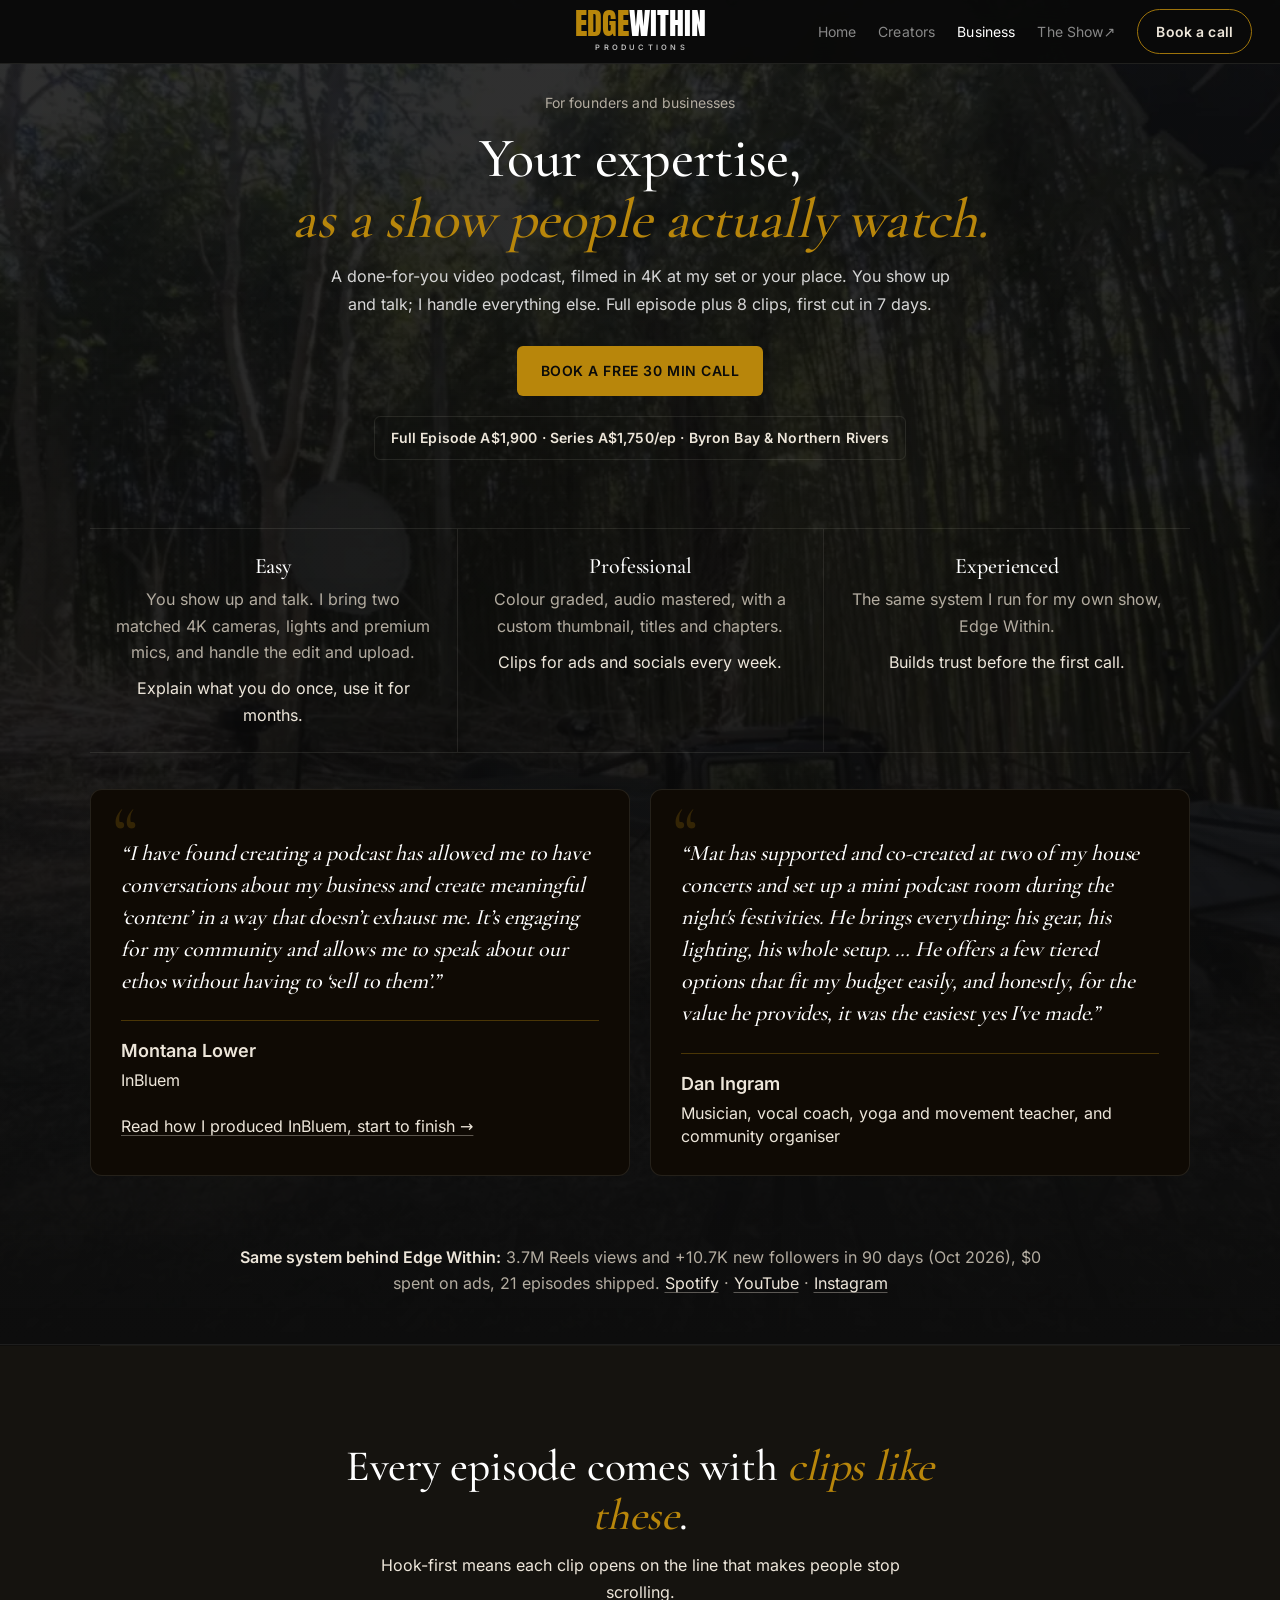
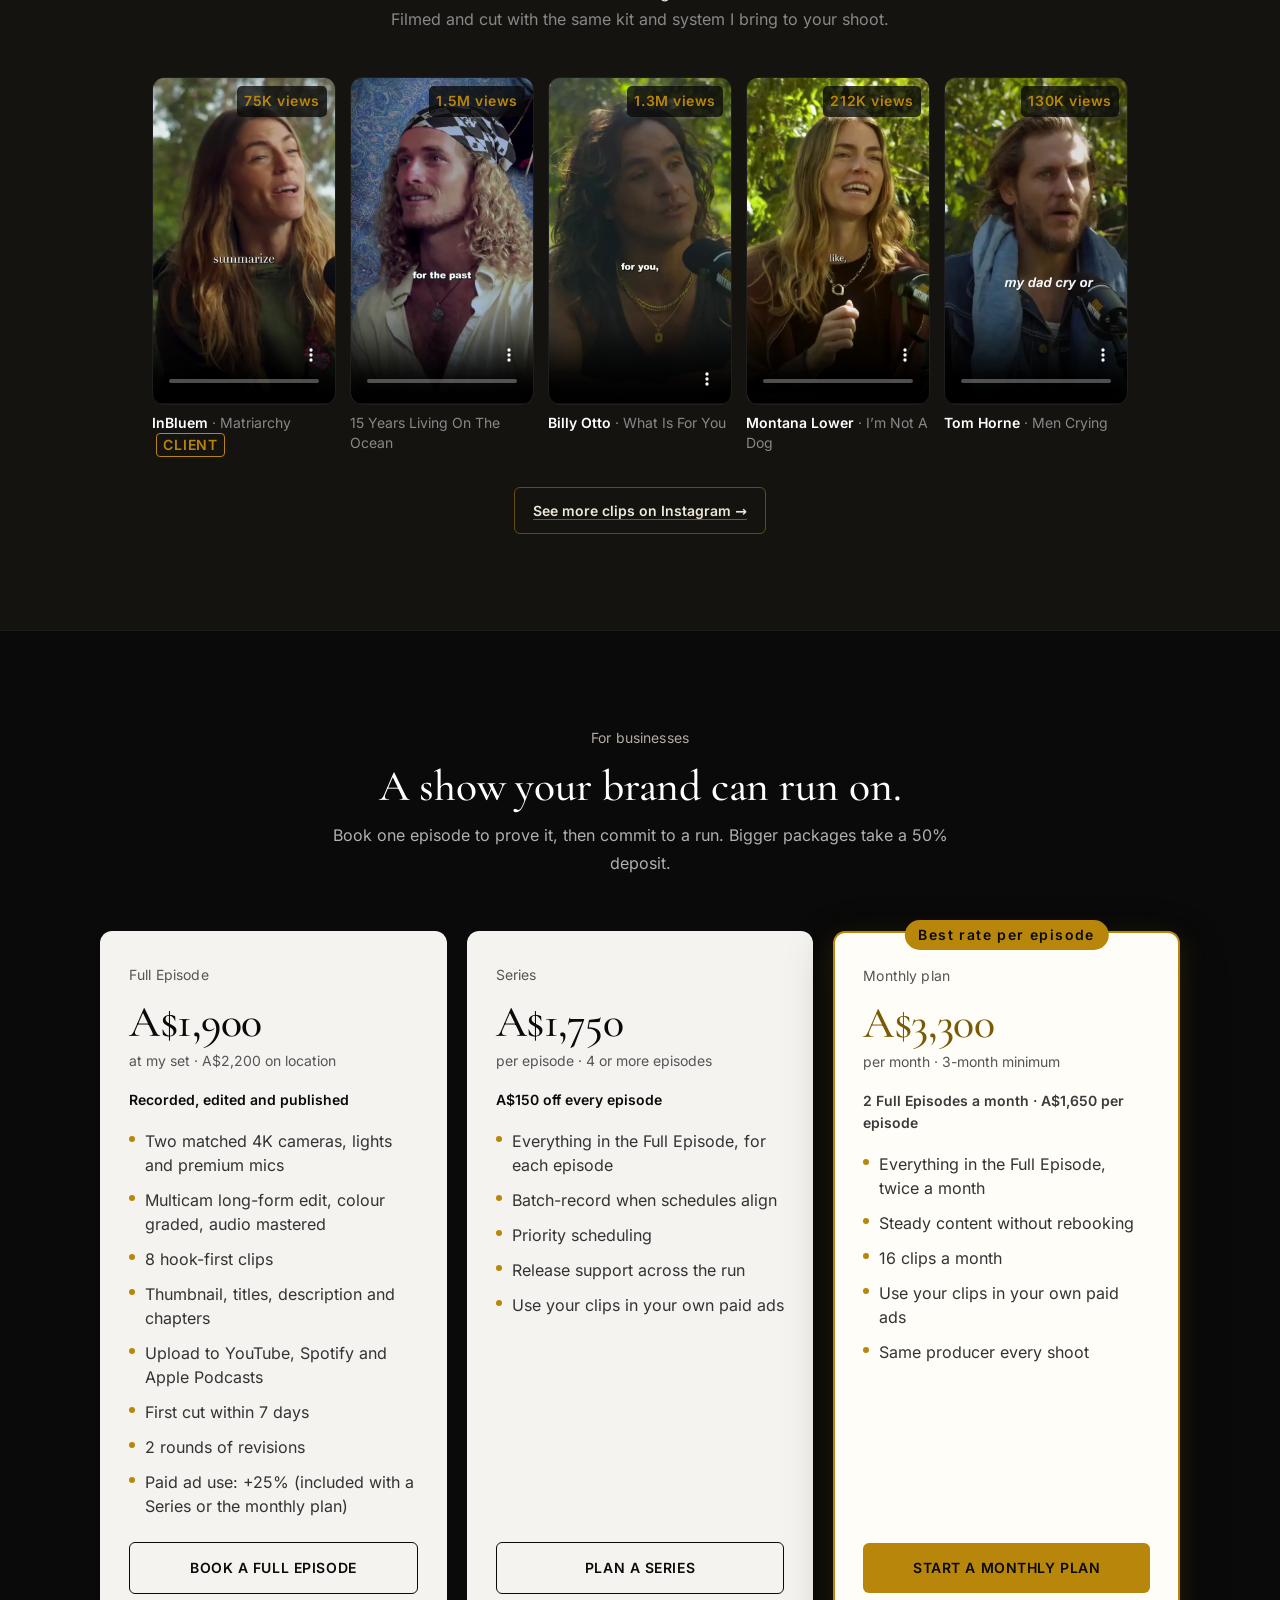
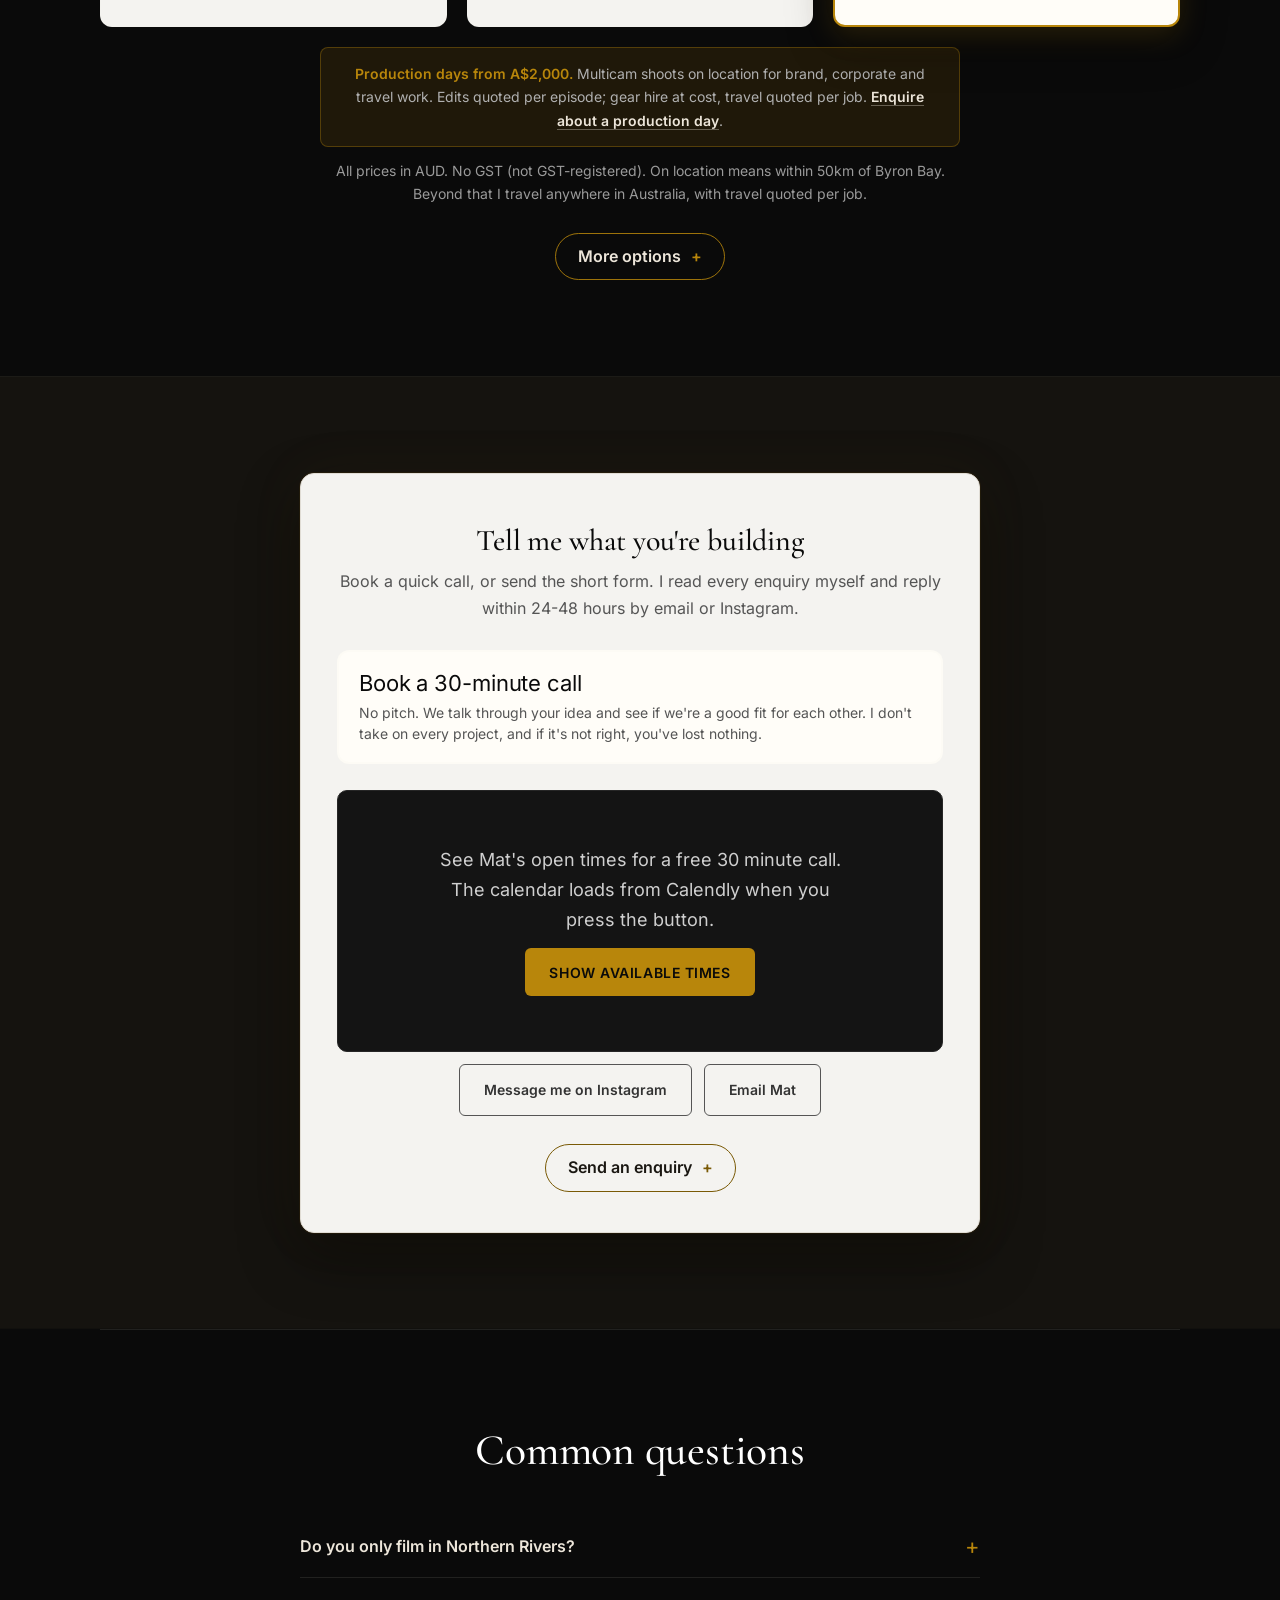
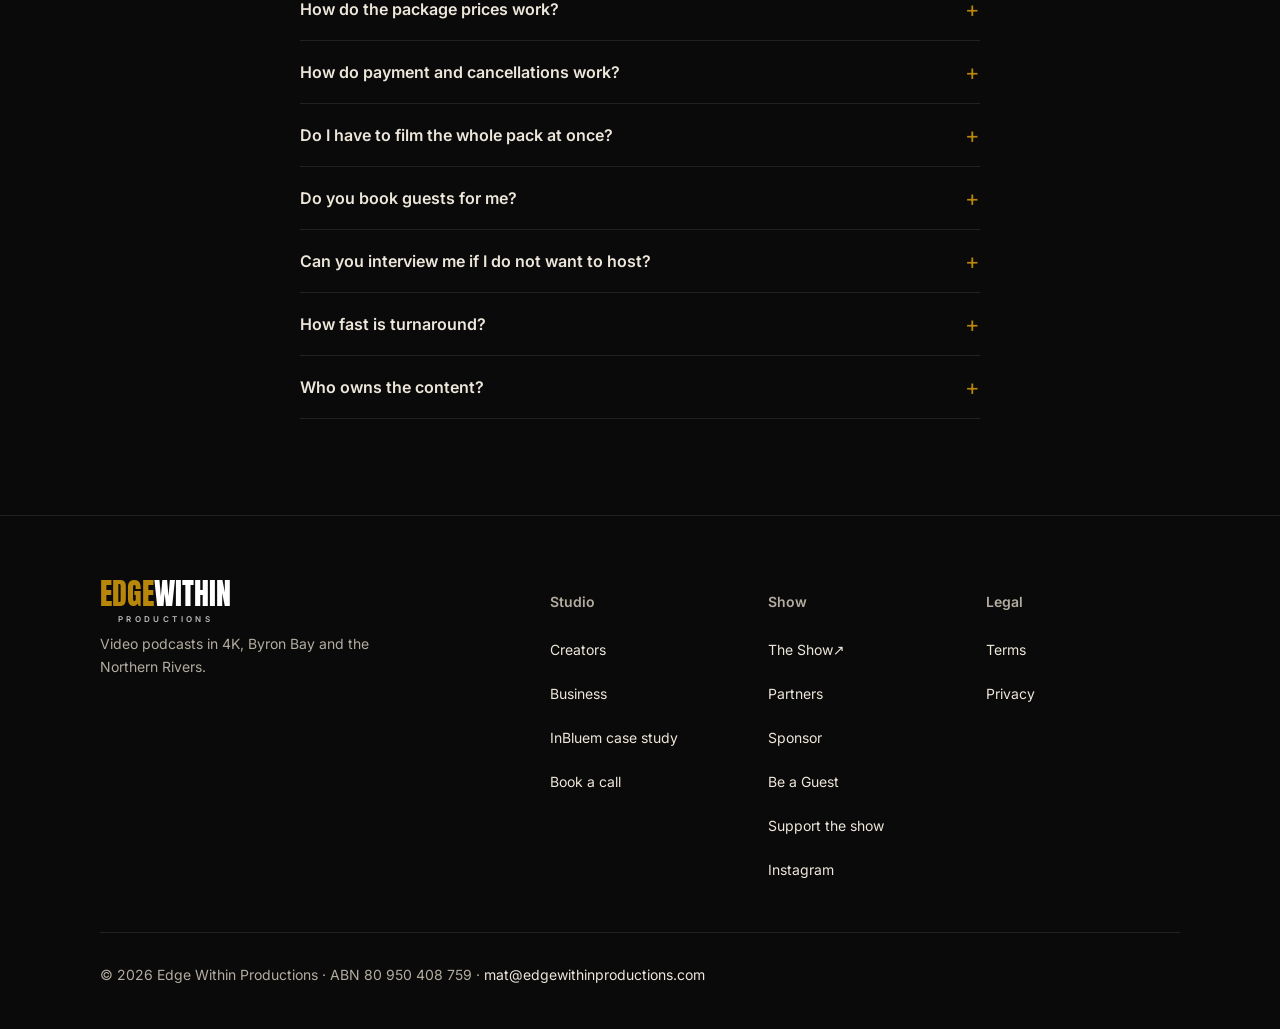
==== business/index.html @ 31bd193f "Home How it works: fix blank photo area (reveal + lazy images), premium 01/02/03 steps with large ph" ====
<!DOCTYPE html>
<html lang="en">
<head>
<meta charset="UTF-8">
<meta name="viewport" content="width=device-width, initial-scale=1.0">
<title>Video Podcast Production for Businesses · Byron Bay &amp; Northern Rivers · Edge Within</title>
<meta name="description" content="Done-for-you video podcast for founders and brands. Full Episode A$1,900, Series A$1,750 per episode for 4+, monthly plan A$3,300. Byron Bay and Northern Rivers.">
<meta property="og:type" content="website">
<meta property="og:site_name" content="Edge Within">
<meta property="og:title" content="Video Podcast Production for Businesses · Byron Bay &amp; Northern Rivers · Edge Within">
<meta property="og:description" content="Done-for-you video podcast for founders and brands. Full Episode A$1,900, Series A$1,750 per episode for 4+, monthly plan A$3,300. Byron Bay and Northern Rivers.">
<meta property="og:image" content="https://edgewithinproductions.com/og-image.jpg?v=2">
<meta property="og:image:width" content="1200">
<meta property="og:image:height" content="630">
<meta property="og:image:alt" content="Edge Within with Mat Davenport">
<meta property="og:url" content="https://edgewithinproductions.com/business/">
<meta name="twitter:card" content="summary_large_image">
<meta name="twitter:title" content="Video Podcast Production for Businesses · Byron Bay &amp; Northern Rivers · Edge Within">
<meta name="twitter:description" content="Done-for-you video podcast for founders and brands. Full Episode A$1,900, Series A$1,750 per episode for 4+, monthly plan A$3,300. Byron Bay and Northern Rivers.">
<meta name="twitter:image" content="https://edgewithinproductions.com/og-image.jpg?v=2">
<link rel="canonical" href="https://edgewithinproductions.com/business/">
<link rel="icon" href="/favicon.ico?v=4" sizes="any">
<link rel="icon" type="image/png" sizes="32x32" href="/favicon-32x32.png?v=4">
<link rel="icon" type="image/png" sizes="16x16" href="/favicon-16x16.png?v=4">
<link rel="apple-touch-icon" href="/apple-touch-icon.png?v=4">
<!-- Anton for the wordmark, self-hosted and subset to the letters in EDGE WITHIN PRODUCTIONS. -->
<link rel="preload" href="/assets/fonts/anton-wordmark.woff2" as="font" type="font/woff2" crossorigin>
<style>
  *, *::before, *::after { box-sizing: border-box; margin: 0; padding: 0; }
  :root {
    --bg: #0A0A0A;
    --card: #111111;
    --card2: #0F0A04;
    --border: #1E1E1E;
    --gold: #b8860b;
    --gold2: #9a7009;
    --white: #FFFFFF;
    --grey: #888888;
    --grey2: #8a8a8a;
    --gold-dark: #7a5a06;
    --grey3: #222222;
    --grey4: #333333;
  }
  html { scroll-behavior: smooth; scroll-padding-top: 72px; }
  body { background: var(--bg); color: var(--white); font-family: var(--sans); line-height: 1.6; overflow-x: hidden; }

  a:focus-visible,
  button:focus-visible,
  input:focus-visible,
  select:focus-visible,
  textarea:focus-visible {
    outline: 2px solid var(--gold);
    outline-offset: 3px;
  }

  .skip-link {
    position: absolute; left: 12px; top: -48px; z-index: 300;
    background: var(--gold); color: var(--bg);
    font-family: var(--sans); font-size: 14px; font-weight: 700;
    padding: 10px 14px; border-radius: 6px; text-decoration: none;
  }
  .skip-link:focus { top: 12px; }

  nav {
    position: fixed; top: 0; left: 0; right: 0; z-index: 100;
    background: rgba(10,10,10,0.94);
    backdrop-filter: blur(12px);
    -webkit-backdrop-filter: blur(12px);
    border-bottom: 1px solid var(--border); height: 60px;
    display: flex; align-items: center; padding: 0 28px; justify-content: space-between;
  }
  /* Wordmark: gold EDGE + white WITHIN in Anton, matching the cover art */
  .wordmark {
    display: inline-flex; flex-direction: column; align-items: flex-start;
    text-decoration: none; line-height: 1;
  }
  .wordmark:hover, .wordmark:focus { text-decoration: none !important; }
  .wm-word {
    font-family: 'Anton', Impact, sans-serif; font-weight: 400;
    font-size: 30px; line-height: 1; letter-spacing: 0; text-transform: uppercase;
    white-space: nowrap;
  }
  .wm-edge { color: #b8860b; }
  .wm-within { color: #FFFFFF; }
  .wm-sub {
    font-family: var(--sans); font-size: 8px; font-weight: 700; line-height: 1;
    letter-spacing: 0.42em; text-transform: uppercase; color: #bdbdbd;
    margin-top: 4px; white-space: nowrap;
  }
  .wordmark--lg .wm-word { font-size: 30px; }
  .wordmark--lg .wm-sub { font-size: 9.5px; margin-top: 5px; }
  /* On a light background: WITHIN (and the sub line) go dark so they stay readable */
  .wordmark--on-light .wm-within { color: #0A0A0A; }
  .wordmark--on-light .wm-sub { color: #555555; }
  nav .wordmark .wm-word { font-size: 30px; }
  nav .wordmark .wm-sub { font-size: 7.5px; letter-spacing: 0.43em; margin-top: 3px; }
  /* PRODUCTIONS centred under EDGEWITHIN; the negative margin cancels the trailing letter-spacing */
  nav .wordmark { align-items: center; }
  nav .wordmark .wm-sub { margin-right: -0.43em; }
  .nav-links { display: flex; gap: 22px; align-items: center; list-style: none; }
  .nav-links a {
    font-family: var(--sans); font-size: 14px; color: var(--grey);
    text-decoration: none; letter-spacing: 0.02em; transition: color 0.2s;
  }
  .nav-links a:hover { color: var(--white); }
  .nav-links a { padding: 8px 0; }
  .nav-links a.nav-cta { padding: 8px 16px; }
  .nav-cta {
    background: var(--gold) !important; color: var(--bg) !important;
    font-family: var(--sans) !important; font-size: 14px !important;
    font-weight: 700 !important; letter-spacing: 0.01em; padding: 8px 16px;
    border-radius: 5px; 
  }
  .nav-cta:hover { background: var(--gold2) !important; }
  .nav-links a[aria-current="page"] { color: var(--white); }
  .hamburger {
    display: none; flex-direction: column; gap: 6px; cursor: pointer;
    background: none; border: none; padding: 8px; z-index: 101;
  }
  .hamburger span { width: 24px; height: 2px; background: var(--white); display: block; transition: all 0.3s; }
  .hamburger.active span:nth-child(1) { transform: translateY(8px) rotate(45deg); }
  .hamburger.active span:nth-child(2) { opacity: 0; }
  .hamburger.active span:nth-child(3) { transform: translateY(-8px) rotate(-45deg); }

  .sr-only {
    position: absolute; width: 1px; height: 1px; padding: 0; margin: -1px;
    overflow: hidden; clip: rect(0,0,0,0); white-space: nowrap; border: 0;
  }

  .eyebrow {
    font-family: var(--sans); font-size: 14px;
    letter-spacing: 0.01em;  color: var(--gold);
  }

  .hero {
    padding: 108px 24px 48px;
    background:
      radial-gradient(ellipse 70% 60% at 10% 0%, rgba(184,134,11,0.14) 0%, transparent 55%),
      #0D0D0D;
    border-bottom: 1px solid var(--border);
    display: flex;
    flex-direction: column;
    align-items: center;
    text-align: center;
    gap: 28px;
  }
  .hero-copy,
  .proof-strip,
  .showreel-wrap,
  .included-grid > *,
  .proof-metrics > * {
    min-width: 0;
  }
  .hero-copy {
    max-width: 820px;
    width: 100%;
    display: flex;
    flex-direction: column;
    align-items: center;
    gap: 16px;
  }
  .hero-copy > * { min-width: 0; max-width: 100%; }
  .proof-strip > *,
  .outcome > * { min-width: 0; }
  .hero-copy h1 {
    font-size: clamp(30px, 5vw, 48px); line-height: 1.08; font-weight: 400;
  }
  .hero-copy h1 em { color: var(--gold); font-style: italic; font-weight: 400; }
  .hero-sub {
    font-family: var(--sans); font-size: 16px; color: var(--grey);
    line-height: 1.7; max-width: 640px; width: 100%;
    overflow-wrap: break-word;
  }
  .hero-btns {
    display: flex; gap: 12px; flex-wrap: wrap; justify-content: center;
    margin-top: 4px; width: 100%;
  }
  .btn-primary {
    display: inline-block; background: var(--gold); color: var(--bg);
    font-family: var(--sans); font-size: 14px; font-weight: 700;
    letter-spacing: 0.04em; text-transform: uppercase; padding: 14px 24px;
    border-radius: 6px; text-decoration: none; transition: background 0.2s, transform 0.15s;
    border: none; cursor: pointer;
  }
  .btn-primary:hover { background: var(--gold2); transform: translateY(-1px); }
  .btn-secondary {
    display: inline-block; border: 1px solid var(--grey4); color: var(--grey);
    font-family: var(--sans); font-size: 14px; font-weight: 700;
    padding: 14px 24px; border-radius: 6px; text-decoration: none;
    transition: border-color 0.2s, color 0.2s;
  }
  .btn-secondary:hover { border-color: var(--gold); color: var(--white); }
  .pill {
    display: inline-block; max-width: 100%; box-sizing: border-box;
    text-align: center; line-height: 1.55;
    background: rgba(184,134,11,0.12); border: 1px solid var(--gold);
    color: var(--gold); font-family: var(--sans); font-size: 14px;
    font-weight: 700; letter-spacing: 0.01em; padding: 10px 16px;
    border-radius: 6px; 
  }
  .pill-loc { white-space: nowrap; }
  .pill-loc::before { content: ' · '; }
  .hero-price-link {
    font-family: var(--sans);
    font-size: 14px;
    color: var(--grey);
    text-decoration: none;
    border-bottom: 1px solid rgba(184,134,11,0.45);
    padding-bottom: 1px;
    transition: color 0.2s, border-color 0.2s;
    margin-top: -4px;
  }
  .hero-price-link:hover {
    color: var(--gold);
    border-bottom-color: var(--gold);
  }

  .showreel-wrap {
    width: 100%;
    max-width: 900px;
    text-align: center;
  }
  .showreel {
    width: 100%;
    aspect-ratio: 16 / 9;
    border-radius: 14px;
    overflow: hidden;
    border: 1px solid var(--border);
    background: #000;
    box-shadow: 0 24px 60px rgba(0,0,0,0.4);
  }
  .showreel iframe,
  .showreel video {
    width: 100%;
    height: 100%;
    display: block;
    border: 0;
  }
  /* Click-to-load YouTube facade: thumbnail + play button, real iframe only on click */
  .yt-facade { position: relative; display: block; width: 100%; height: 100%; background: #000; cursor: pointer; }
  .yt-facade img { width: 100%; height: 100%; object-fit: cover; display: block; }
  .yt-play {
    position: absolute; top: 50%; left: 50%; transform: translate(-50%, -50%);
    line-height: 0; transition: transform 0.2s;
    filter: drop-shadow(0 6px 18px rgba(0,0,0,0.55));
  }
  .yt-facade:hover .yt-play, .yt-facade:focus-visible .yt-play { transform: translate(-50%, -50%) scale(1.08); }
  .yt-facade:focus-visible { outline-offset: -4px; }
  .showreel-caption {
    font-family: var(--sans);
    font-size: 14px;
    color: var(--grey);
    margin-top: 12px;
    line-height: 1.5;
    padding: 0 8px;
    overflow-wrap: break-word;
  }

  .proof-strip {
    width: 100%;
    max-width: 900px;
    display: grid;
    grid-template-columns: 1.15fr 1fr;
    gap: 22px;
    align-items: center;
    text-align: left;
    background: var(--card);
    border: 1px solid var(--border);
    border-radius: 14px;
    padding: 24px;
  }
  .proof-strip .eyebrow { margin-bottom: 8px; }
  .proof-strip h2 {
    font-size: 22px; font-weight: 400; line-height: 1.25; margin-bottom: 10px;
    overflow-wrap: anywhere;
  }
  .proof-strip p {
    font-family: var(--sans); font-size: 14px; color: var(--grey); line-height: 1.65;
    overflow-wrap: break-word;
  }
  .proof-strip a {
    color: var(--gold); text-decoration: none; font-weight: 600;
    display: inline-block; padding: 8px 0;
  }
  .proof-strip a:hover { text-decoration: underline; }
  .proof-metrics {
    display: grid; grid-template-columns: 1fr 1fr; gap: 10px;
  }
  .proof-metric {
    background: var(--card2);
    border: 1px solid var(--border);
    border-radius: 10px;
    padding: 16px 12px;
    text-align: center;
  }
  .proof-metric .v {
    font-family: var(--sans); font-size: 22px; font-weight: 700; color: var(--gold); line-height: 1;
  }
  .proof-metric .l {
    font-family: var(--sans); font-size: 14px; color: var(--grey); margin-top: 6px;
  }

  .section {
    padding: 72px clamp(24px, 5vw, 48px);
    max-width: 1080px; margin: 0 auto;
  }
  .section-full {
    padding: 72px clamp(24px, 5vw, 48px);
    background: #0D0D0D; border-top: 1px solid var(--border);
  }
  .section-inner { max-width: 1080px; margin: 0 auto; }
  .section-header { max-width: 640px; margin-bottom: 32px; }
  .section-header.center { text-align: center; margin-left: auto; margin-right: auto; }
  .section-header .eyebrow { margin-bottom: 12px; }
  .section-header h2 {
    font-size: clamp(24px, 3.2vw, 36px); font-weight: 400; line-height: 1.15; margin-bottom: 12px;
  }
  .section-header h2 em { color: var(--gold); font-style: italic; }
  .section-header p {
    font-family: var(--sans); font-size: 16px; color: var(--grey); line-height: 1.7;
  }

  .outcome {
    background: var(--card);
    border: 1px solid var(--border);
    border-radius: 12px;
    padding: 28px 24px;
    display: flex;
    flex-direction: column;
    transition: border-color 0.2s;
  }
  .outcome:hover { border-color: #2a2a2a; }
  .outcome h3 {
    font-family: var(--sans); font-size: 16px; font-weight: 700;
    color: var(--white); margin-bottom: 12px;
  }
  .outcome p {
    font-family: var(--sans); font-size: 14px; color: var(--grey); line-height: 1.65;
    flex: 1; overflow-wrap: break-word;
  }
  .outcome.highlight {
    border-color: var(--gold);
    background: var(--card2);
  }
  .outcome.highlight:hover { border-color: var(--gold); }
  .card-link {
    display: inline-block;
    margin-top: 18px;
    font-family: var(--sans);
    font-size: 14px;
    font-weight: 700;
    color: var(--gold);
    text-decoration: none;
  }
  .card-link:hover { text-decoration: underline; }

  .phase-num {
    width: 38px; height: 38px; border-radius: 50%; background: var(--card2);
    border: 2px solid var(--gold); color: var(--gold);
    font-family: var(--sans); font-size: 14px; font-weight: 700;
    display: flex; align-items: center; justify-content: center; margin: 0 auto 12px;
  }

  /* "What you get" timeline: 4 numbered steps joined by a gold line (vertical on mobile) */
  .timeline {
    list-style: none; display: grid; grid-template-columns: repeat(4, 1fr); gap: 14px;
    max-width: 1000px; margin: 0 auto 28px; position: relative;
  }
  .timeline::before {
    content: ''; position: absolute; top: 19px; left: 12.5%; right: 12.5%;
    height: 1px; background: rgba(184,134,11,0.45); z-index: 0;
  }
  .tl-step { position: relative; z-index: 1; display: flex; flex-direction: column; min-width: 0; }
  .tl-step .phase-num { margin: 0 auto 14px; flex-shrink: 0; }
  .tl-card {
    flex: 1; background: var(--card); border: 1px solid var(--border);
    border-radius: 12px; padding: 20px 18px; text-align: left;
  }
  .tl-step--launch .tl-card { border-color: var(--gold); background: var(--card2); }
  .tl-when {
    font-family: var(--sans); font-size: 14px; font-weight: 700;
    letter-spacing: 0.01em;  color: var(--gold); margin-bottom: 6px;
  }
  .tl-card h3 {
    font-family: var(--sans); font-size: 16px; font-weight: 700;
    color: var(--white); margin-bottom: 8px;
  }
  .tl-card p {
    font-family: var(--sans); font-size: 14px; color: var(--grey); line-height: 1.6;
    overflow-wrap: break-word;
  }
  .included-box p {
    font-family: var(--sans); font-size: 14px; color: var(--grey); line-height: 1.6;
    margin-bottom: 10px;
  }
  .included-box p:last-child { margin-bottom: 0; }
  .included-box--gold { border-color: var(--gold); background: var(--card2); }
  .included-box--gold h3 { color: var(--gold); }
  .hero-promise {
    font-family: var(--sans); font-size: 14px; color: #cfcfcf; line-height: 1.6;
    max-width: 640px; width: 100%;
  }
  .hero-promise strong { color: var(--gold); }

  .included-grid {
    display: grid;
    grid-template-columns: 1fr 1fr;
    gap: 14px;
  }
  .included-box {
    background: var(--card);
    border: 1px solid var(--border);
    border-radius: 12px;
    padding: 24px 22px;
  }
  .included-box-single {
    max-width: 640px;
    margin-left: auto;
    margin-right: auto;
  }
  .included-box h3,
  .included-box h4 {
    font-family: var(--sans); font-size: 14px; font-weight: 700;
    color: var(--white); margin-bottom: 14px;
  }
  .included-box ul { list-style: none; }
  .included-box li {
    font-family: var(--sans); font-size: 14px; color: var(--grey);
    padding-left: 18px; position: relative; line-height: 1.5; margin-bottom: 8px;
  }
  .included-box li:last-child { margin-bottom: 0; }
  .included-box li::before {
    content: '';
    position: absolute;
    left: 0; top: 7px;
    width: 6px; height: 6px; border-radius: 50%;
    background: var(--gold);
  }
  .included-note {
    margin-top: 14px;
    font-family: var(--sans); font-size: 14px; color: var(--grey); line-height: 1.55;
  }

  .after-split {
    display: grid;
    grid-template-columns: 1fr 1fr;
    gap: 16px;
  }

  #pricing.section-full {
    background:
      radial-gradient(ellipse 80% 70% at 15% 20%, rgba(184,134,11,0.18) 0%, transparent 55%),
      radial-gradient(ellipse 60% 50% at 90% 80%, rgba(184,134,11,0.1) 0%, transparent 50%),
      linear-gradient(180deg, #14100a 0%, #0F0A04 50%, #120e08 100%);
    border-top: 1px solid rgba(184,134,11,0.35);
    border-bottom: 1px solid rgba(184,134,11,0.25);
  }
  #pricing .section-header p { color: #b0b0b0; }
  .pricing-grid {
    display: grid; grid-template-columns: 1fr 1.15fr 1fr; gap: 16px;
    max-width: 1000px; margin: 0 auto 20px; align-items: stretch;
    padding-top: 14px;
  }
  .tier {
    background: #F4F3F0; border: 1px solid #e0dcd4;
    border-radius: 12px; padding: 26px 22px; display: flex; flex-direction: column;
    box-shadow: 0 12px 40px rgba(0,0,0,0.25);
  }
  .tier.featured {
    background: #fffdf8; border: 2px solid var(--gold); position: relative;
    box-shadow: 0 8px 28px rgba(184,134,11,0.18), 0 16px 48px rgba(0,0,0,0.28);
  }
  .tier-badge {
    position: absolute; top: -12px; left: 50%; transform: translateX(-50%);
    background: var(--gold); color: var(--bg); font-family: var(--sans);
    font-size: 14px; font-weight: 700; letter-spacing: 0.1em; 
    padding: 4px 14px; border-radius: 20px; white-space: nowrap;
  }
  .tier-name {
    font-family: var(--sans); font-size: 14px; letter-spacing: 0.01em;
     color: #666; margin-bottom: 8px;
  }
  .tier-price {
    font-size: 44px; font-weight: 700; color: #0A0A0A;
    font-family: var(--sans); line-height: 1; margin-bottom: 4px;
  }
  .tier.featured .tier-price { color: var(--gold-dark); }
  .tier-period {
    font-family: var(--sans); font-size: 14px; color: #666; margin-bottom: 6px;
  }
  .tier-total {
    font-family: var(--sans); font-size: 14px; font-weight: 700; color: #0A0A0A;
    margin-bottom: 16px;
  }
  .tier.featured .tier-total { color: #3a3a3a; }
  .tier-list {
    list-style: none; display: flex; flex-direction: column; gap: 9px;
    margin-bottom: 22px; flex: 1;
  }
  .tier-list li {
    font-family: var(--sans); font-size: 14px; color: #3a3a3a;
    padding-left: 16px; position: relative; line-height: 1.4;
  }
  .tier-list li::before {
    content: ''; position: absolute; left: 0; top: 7px;
    width: 6px; height: 6px; border-radius: 50%; background: var(--gold);
  }
  .tier .btn-primary { text-align: center; width: 100%; }
  .tier .btn-primary, .tier .btn-secondary { display: block; width: 100%; text-align: center; box-sizing: border-box; letter-spacing: 0.04em; text-transform: uppercase; }
  .tier .btn-secondary { color: #0A0A0A; border-color: #0A0A0A; }
  .tier .btn-secondary:hover { color: var(--gold-dark); border-color: var(--gold-dark); }
  @media (max-width: 900px) { .pricing-grid .tier.featured:not(:first-child) { margin-top: 12px; } }

  .value-note {
    text-align: center; font-family: var(--sans); font-size: 14px;
    color: #b0b0b0; max-width: 640px; margin: 0 auto 12px; line-height: 1.65;
    padding: 14px 16px;
    background: rgba(184,134,11,0.12);
    border: 1px solid rgba(184,134,11,0.35);
    border-radius: 8px;
  }
  .value-note strong { color: var(--gold); }
  .value-note a { color: var(--gold); font-weight: 700; text-decoration: none; }
  .value-note a:hover { text-decoration: underline; }

  .monthly-card {
    max-width: 640px; margin: 0 auto 12px;
    display: flex; align-items: center; justify-content: space-between; gap: 16px;
    padding: 14px 16px 14px 20px; border-radius: 8px;
    background: rgba(0,0,0,0.25); border: 1px solid rgba(184,134,11,0.35);
  }
  .monthly-card p { font-family: var(--sans); font-size: 14px; color: #b0b0b0; line-height: 1.5; }
  .monthly-card p strong { color: var(--white); }
  .monthly-card .btn-secondary {
    white-space: nowrap; color: var(--gold); border-color: rgba(184,134,11,0.6);
    padding: 10px 18px; font-size: 14px;
  }
  .monthly-card .btn-secondary:hover { color: var(--white); border-color: var(--gold); }

  .founding-callout {
    max-width: 1000px; margin: 8px auto 20px;
    display: grid; grid-template-columns: auto 1fr auto; gap: 24px; align-items: center;
    padding: 22px 26px; border-radius: 12px;
    background: linear-gradient(135deg, rgba(184,134,11,0.16) 0%, rgba(184,134,11,0.05) 100%);
    border: 1px solid rgba(184,134,11,0.55);
  }
  .founding-price {
    font-family: var(--sans); font-size: 30px; font-weight: 700; color: var(--gold);
    line-height: 1; white-space: nowrap;
  }
  .founding-price span {
    display: block; margin-top: 6px; font-size: 14px; font-weight: 400; color: #b0b0b0;
    font-family: var(--sans); letter-spacing: 0.01em; 
  }
  .founding-callout .eyebrow { margin-bottom: 6px; }
  .founding-callout p {
    font-family: var(--sans); font-size: 14px; color: #cfcfcf; line-height: 1.6; margin: 0;
  }
  .founding-callout p strong { color: var(--white); }
  .founding-callout .btn-secondary { white-space: nowrap; color: var(--gold); border-color: rgba(184,134,11,0.6); }
  .founding-callout .btn-secondary:hover { color: var(--white); border-color: var(--gold); }

  .addons {
    max-width: 720px;
    margin: 28px auto 0;
    background: rgba(0,0,0,0.25);
    border: 1px solid rgba(255,255,255,0.08);
    border-radius: 12px;
    padding: 22px 24px 18px;
  }
  .addons-label {
    font-family: var(--sans);
    font-size: 14px;
    font-weight: 700;
    letter-spacing: 0.01em;
    
    color: var(--gold);
    margin-bottom: 14px;
  }
  .addons-list {
    list-style: none;
    margin: 0;
    padding: 0;
    display: flex;
    flex-direction: column;
  }
  .addons-list li {
    font-family: var(--sans);
    font-size: 14px;
    color: #b0b0b0;
    line-height: 1.55;
    padding: 11px 0;
    border-bottom: 1px solid rgba(255,255,255,0.06);
  }
  .addons-list li:last-child { border-bottom: none; padding-bottom: 2px; }
  .addons-list li strong {
    color: var(--white);
    font-weight: 700;
    display: inline;
  }
  .addons-list li strong::after { content: ': '; font-weight: 700; color: var(--white); }

  .form-section {
    background:
      radial-gradient(ellipse 70% 60% at 50% 0%, rgba(184,134,11,0.16) 0%, transparent 55%),
      linear-gradient(180deg, #120e08 0%, #0D0D0D 55%, #0A0A0A 100%);
    border-top: 1px solid rgba(184,134,11,0.3);
    padding: 72px 24px;
  }
  .form-inner { max-width: 680px; margin: 0 auto; }
  .form-card {
    background: #F4F3F0;
    border: 1px solid #e0dcd4;
    border-radius: 14px;
    padding: clamp(28px, 4vw, 40px) clamp(22px, 4vw, 36px);
    box-shadow:
      0 0 0 1px rgba(184,134,11,0.08),
      0 24px 60px rgba(0,0,0,0.4),
      0 0 60px rgba(184,134,11,0.06);
    color: #1a1a1a;
  }
  .form-header { text-align: center; margin-bottom: 28px; }
  .form-header .eyebrow { color: var(--gold-dark); }
  .form-header h2 {
    font-size: clamp(22px, 3vw, 32px); font-weight: 400; margin: 10px 0;
    color: #0A0A0A;
  }
  .form-header p {
    font-family: var(--sans); font-size: 16px; color: #555; line-height: 1.7;
  }
  .form-grid { display: grid; grid-template-columns: 1fr 1fr; gap: 14px; }
  .field { display: flex; flex-direction: column; gap: 6px; }
  .field.full { grid-column: 1 / -1; }
  label {
    font-family: var(--sans); font-size: 14px;
    letter-spacing: 0.01em;  color: #555;
  }
  input, select, textarea {
    background: #fff; border: 1px solid #d4d0c8; border-radius: 8px;
    padding: 12px 14px; color: #0A0A0A; font-family: var(--sans);
    font-size: 16px; outline: none; width: 100%;
    appearance: none; -webkit-appearance: none;
  }
  input:focus, select:focus, textarea:focus {
    border-color: var(--gold);
    box-shadow: 0 0 0 3px rgba(184,134,11,0.15);
  }
  input::placeholder, textarea::placeholder { color: #999; }
  select {
    background-image: linear-gradient(45deg, transparent 50%, #666 50%), linear-gradient(135deg, #666 50%, transparent 50%);
    background-position: calc(100% - 18px) calc(50% - 2px), calc(100% - 12px) calc(50% - 2px);
    background-size: 6px 6px, 6px 6px; background-repeat: no-repeat; padding-right: 32px;
  }
  select option { background: #fff; color: #0A0A0A; }
  textarea { resize: vertical; min-height: 88px; font-size: 16px; }
  .submit-btn {
    width: 100%; background: var(--gold); color: var(--bg);
    font-family: var(--sans); font-size: 14px; font-weight: 700;
    padding: 15px; border: none; border-radius: 8px; cursor: pointer;
    margin-top: 8px; transition: background 0.2s, transform 0.15s;
  }
  .submit-btn:hover { background: var(--gold2); transform: translateY(-1px); }
  .submit-btn:disabled { opacity: 0.6; cursor: not-allowed; transform: none; }
  .form-dm {
    text-align: center; font-family: var(--sans); font-size: 14px;
    color: #666; margin-top: 14px;
  }
  .form-dm a { color: var(--gold-dark); text-decoration: underline; font-weight: 600; }
  .form-dm a:hover { text-decoration: underline; }
  .success-msg {
    display: none; background: #eef8ef; border: 1px solid #22C55E;
    border-radius: 10px; padding: 28px; text-align: center; margin-top: 8px;
  }
  .success-msg .check { font-size: 30px; margin-bottom: 10px; color: #16a34a; }
  .success-msg h3 { color: #15803d; font-size: 18px; margin-bottom: 8px; }
  .success-msg p { font-family: var(--sans); font-size: 14px; color: #444; }

  .faq-list { max-width: 680px; margin: 0 auto; }
  .faq-item { border-bottom: 1px solid var(--border); }
  .faq-q {
    width: 100%; background: none; border: none; color: var(--white);
    font-family: var(--sans); font-size: 16px; font-weight: 700;
    text-align: left; padding: 18px 0; cursor: pointer;
    display: flex; justify-content: space-between; align-items: center; gap: 16px;
  }
  .faq-q::after {
    content: '+'; color: var(--gold); font-size: 22px; font-weight: 400; flex-shrink: 0;
  }
  .faq-item.open .faq-q::after { content: '−'; }
  .faq-a {
    display: none; font-family: var(--sans); font-size: 14px;
    color: var(--grey); line-height: 1.7; padding: 0 0 18px;
  }
  .faq-item.open .faq-a { display: block; }
  .faq-a a { color: var(--gold); text-decoration: none; font-weight: 600; }
  .faq-a a:hover { text-decoration: underline; }

  footer {
    background: var(--bg); border-top: 1px solid var(--border);
    padding: 28px 32px; display: flex; justify-content: space-between;
    align-items: center; flex-wrap: wrap; gap: 12px;
  }
  footer p { font-family: var(--sans); font-size: 14px; color: var(--grey2); }
  .footer-brand { display: flex; flex-direction: column; align-items: flex-start; gap: 8px; }
  footer a { color: var(--gold); text-decoration: none; display: inline-block; padding: 6px 0; }
  footer a:hover { text-decoration: underline; }

  .mobile-cta {
    display: none; position: fixed; bottom: 0; left: 0; right: 0;
    background: var(--gold); color: var(--bg); text-align: center;
    padding: 15px; font-family: var(--sans); font-size: 14px;
    font-weight: 700; text-decoration: none; z-index: 200;
  }



  .compare-wrap {
    max-width: 900px;
    margin: 0 auto;
    border: 1px solid var(--border);
    border-radius: 14px;
    overflow: hidden;
    background: var(--card);
  }
  .compare-table { width: 100%; }
  .compare-row {
    display: grid;
    grid-template-columns: minmax(110px, 0.9fr) 1fr 1.15fr;
    gap: 0;
    border-bottom: 1px solid var(--border);
  }
  .compare-row:last-child { border-bottom: none; }
  .compare-row > div {
    padding: 16px 18px;
    font-family: var(--sans);
    font-size: 14px;
    line-height: 1.55;
    color: var(--grey);
  }
  .compare-row.compare-head > div {
    font-family: var(--sans);
    font-size: 14px;
    font-weight: 700;
    letter-spacing: 0.01em;
    
    color: var(--gold);
    background: var(--card2);
    padding: 14px 18px;
  }
  .compare-label {
    color: var(--white) !important;
    font-weight: 700 !important;
    font-size: 14px !important;
  }
  .compare-row .compare-ew {
    color: #d4d4d4;
    background: rgba(184,134,11,0.06);
    border-left: 1px solid rgba(184,134,11,0.25);
  }
  .compare-head .compare-ew {
    background: rgba(184,134,11,0.12) !important;
    color: var(--gold) !important;
    border-left: 1px solid rgba(184,134,11,0.25);
  }
  .compare-close {
    max-width: 680px;
    margin: 22px auto 0;
    text-align: center;
    font-family: var(--sans);
    font-size: 16px;
    color: var(--grey);
    line-height: 1.7;
  }

  .audience-grid {
    display: grid; grid-template-columns: repeat(3, 1fr); gap: 12px;
  }
  .audience-card {
    background: var(--card); border: 1px solid var(--border);
    border-radius: 10px; padding: 22px 20px; text-align: left;
  }
  .audience-card h3 {
    font-family: var(--sans); font-size: 14px; font-weight: 700;
    color: var(--white); margin-bottom: 8px;
  }
  .audience-card p {
    font-family: var(--sans); font-size: 14px; color: var(--grey); line-height: 1.55;
  }

  .client-grid {
    display: grid; grid-template-columns: 1fr 1fr; gap: 16px; align-items: stretch;
  }
  .client-grid--single { grid-template-columns: 1fr; max-width: 560px; margin: 0 auto; }
  .todo-placeholder[hidden] { display: none !important; }
  .client-card {
    background: var(--card2); border: 1px solid var(--gold);
    border-radius: 12px; padding: 26px 24px;
  }
  .client-card h3 {
    font-family: var(--sans); font-size: 16px; font-weight: 700;
    color: var(--white); margin-bottom: 4px;
  }
  .client-card .client-meta {
    font-family: var(--sans); font-size: 14px; letter-spacing: 0.1em;
     color: var(--gold); margin-bottom: 14px;
  }
  .client-card ul { list-style: none; }
  .client-card li {
    font-family: var(--sans); font-size: 14px; color: var(--grey);
    padding-left: 18px; position: relative; line-height: 1.5; margin-bottom: 7px;
  }
  .client-card li::before {
    content: ''; position: absolute; left: 0; top: 7px;
    width: 6px; height: 6px; border-radius: 50%; background: var(--gold);
  }
  .todo-placeholder {
    border: 2px dashed #d97706 !important; background: rgba(217,119,6,0.08) !important;
    border-radius: 12px; padding: 24px; color: #fbbf24;
    font-family: var(--sans); font-size: 14px; line-height: 1.6;
  }
  .todo-placeholder .todo-tag {
    display: inline-block; background: #d97706; color: #0A0A0A;
    font-family: var(--sans); font-size: 14px; font-weight: 700;
    letter-spacing: 0.01em; padding: 3px 8px; border-radius: 4px; margin-bottom: 10px;
  }
  blockquote.testimonial {
    font-size: 18px; line-height: 1.5; color: var(--white); font-style: italic;
  }
  .testimonial-card { margin: 0; }
  .testimonial-card--hero {
    max-width: 720px; margin: 22px auto 0; text-align: left;
    background: var(--card2); border: 1px solid var(--gold);
    border-radius: 12px; padding: 22px 24px;
  }
  .testimonial-card--hero blockquote.testimonial { font-size: 18px; }
  .testimonial-cite {
    display: block; margin-top: 12px; font-family: var(--sans); font-style: normal;
    font-size: 14px; color: var(--gold);
  }

  .book-card {
    display: flex; align-items: center; justify-content: space-between; gap: 18px;
    background: #fffdf8; border: 2px solid var(--gold); border-radius: 12px;
    padding: 18px 20px; margin-bottom: 26px;
  }
  .book-card h3 { font-family: var(--sans); font-size: 16px; color: #0A0A0A; margin-bottom: 4px; }
  .book-card p { font-family: var(--sans); font-size: 14px; color: #555; line-height: 1.5; }
  .book-card .btn-primary { white-space: nowrap; }
  .form-divider {
    text-align: center; font-family: var(--sans); font-size: 14px;
    letter-spacing: 0.01em;  color: #555; margin: 0 0 18px;
  }
  .form-error {
    display: none; margin-top: 12px; padding: 12px 14px; border-radius: 8px;
    background: #fdecec; border: 1px solid #dc2626; color: #7f1d1d;
    font-family: var(--sans); font-size: 14px; text-align: center;
  }
  .form-error a { color: #7f1d1d; font-weight: 700; }
  .hp-field { position: absolute; left: -10000px; width: 1px; height: 1px; overflow: hidden; }
  .price-note {
    text-align: center; font-family: var(--sans); font-size: 14px; color: #9a9a9a;
    margin: 0 auto 14px; max-width: 640px;
  }
  .showreel-caption a { color: var(--gold); }

  @media (max-width: 900px) {
    .audience-grid { grid-template-columns: 1fr; }
    .client-grid { grid-template-columns: 1fr; }
  }
  @media (max-width: 560px) {
    .book-card { flex-direction: column; text-align: center; }
    .book-card .btn-primary { width: 100%; }
  }

  @media (max-width: 900px) {
    .included-grid { grid-template-columns: 1fr; }
    .pricing-grid { grid-template-columns: 1fr; max-width: 420px; }
    .form-grid { grid-template-columns: 1fr; }
    .field.full { grid-column: 1; }
    .proof-strip { grid-template-columns: 1fr; text-align: center; }
    .founding-callout { grid-template-columns: 1fr; text-align: center; gap: 14px; max-width: 420px; padding: 22px 20px; }
    .founding-callout .btn-secondary { justify-self: center; white-space: normal; }
    .timeline { grid-template-columns: 1fr; gap: 14px; max-width: 560px; }
    .timeline::before { display: none; }
    .tl-step { flex-direction: row; align-items: flex-start; gap: 14px; }
    .tl-step:not(:last-child)::after {
      content: ''; position: absolute; left: 19px; top: 38px; bottom: -14px;
      width: 1px; background: rgba(184,134,11,0.45);
    }
    .tl-step .phase-num { margin: 0; }
    .monthly-card { flex-direction: column; text-align: center; max-width: 420px; padding: 16px; gap: 12px; }
    .monthly-card .btn-secondary { white-space: normal; }
  }
  @media (max-width: 860px) {
    .compare-row {
      grid-template-columns: 1fr;
      padding: 14px 16px 16px;
      gap: 10px;
    }
    .compare-row > div { padding: 0; }
    .compare-row.compare-head { display: none; }
    .compare-label {
      font-family: var(--sans) !important;
      font-size: 14px !important;
      letter-spacing: 0.01em;
      
      color: var(--gold) !important;
      font-weight: 700 !important;
      margin-bottom: 2px;
    }
    .compare-studio::before,
    .compare-ew::before {
      display: block;
      font-family: var(--sans);
      font-size: 14px;
      font-weight: 700;
      letter-spacing: 0.01em;
      
      color: var(--grey2);
      margin-bottom: 4px;
    }
    .compare-studio::before { content: 'A studio'; }
    .compare-ew::before { content: 'Edge Within'; color: var(--gold); }
    .compare-ew {
      background: rgba(184,134,11,0.08);
      border: 1px solid rgba(184,134,11,0.28);
      border-radius: 8px;
      padding: 12px 14px !important;
      border-left: 1px solid rgba(184,134,11,0.28) !important;
    }
    .compare-studio {
      padding: 4px 0 2px !important;
    }

    .hero { padding: 92px 20px 88px; gap: 22px; }
    nav { padding: 0 16px; }
    .hamburger { display: flex; }
    nav .nav-links {
      display: none; position: absolute; top: 60px; left: 0; right: 0;
      flex-direction: column; align-items: stretch; gap: 6px;
      background: rgba(10,10,10,0.98); border-bottom: 1px solid var(--border);
      padding: 16px 24px 20px; z-index: 99;
    }
    nav .nav-links.active { display: flex; }
    nav .nav-links a { display: block; padding: 10px 0; }
    nav .nav-links a.nav-cta { text-align: center; padding: 10px 16px; }
    .mobile-cta { display: block; }
    footer { flex-direction: column; text-align: center; padding-bottom: 80px; }
    .footer-brand { align-items: center; }
    .form-section { padding-bottom: 96px; }
    .hero-btns .btn-primary,
    .hero-btns .btn-secondary { width: 100%; max-width: 320px; text-align: center; }
    .pill { display: block; width: 100%; font-size: 14px; letter-spacing: 0.04em; padding: 10px 12px; }
    .pill-loc { display: block; margin-top: 2px; }
    .pill-loc::before { content: none; }
    .proof-strip { padding: 20px 16px; width: 100%; }
    .proof-strip h2 { font-size: 18px; }
    .proof-metric .l { font-size: 14px; }
    .outcome p { overflow-wrap: break-word; }
    .section, .section-full { padding-left: 20px; padding-right: 20px; }
  }
  @media (max-width: 480px) {
    .proof-metrics { grid-template-columns: 1fr 1fr; }
  }
  @media (prefers-reduced-motion: reduce) {
    html { scroll-behavior: auto; }
    .btn-primary:hover, .submit-btn:hover { transform: none; }
  }

  /* Site refresh (Oct 2026): hero photo, logo, proof line, How we shoot, About */
  .hero {
    background:
      linear-gradient(180deg, rgba(10,10,10,0.84) 0%, rgba(10,10,10,0.9) 55%, #0D0D0D 100%),
      url("/assets/img/hero-bamboo-set.jpg") center top / cover no-repeat,
      #0D0D0D;
    background:
      linear-gradient(180deg, rgba(10,10,10,0.84) 0%, rgba(10,10,10,0.9) 55%, #0D0D0D 100%),
      image-set(url("/assets/img/hero-bamboo-set.webp") type("image/webp"), url("/assets/img/hero-bamboo-set.jpg") type("image/jpeg")) center top / cover no-repeat,
      #0D0D0D;
    padding-top: 92px;
  }
  .hero-copy { gap: 14px; }
  .hero-sub { color: #d6d6d6; }
  .hero-proof {
    font-family: var(--sans); font-size: 14px; letter-spacing: 0.01em;
    color: #e8e8e8; 
  }
  .shoot-photos { max-width: 1000px; margin: 0 auto 36px; }
  .shoot-photos-title {
    font-family: var(--sans); font-size: 14px; font-weight: 700; color: var(--gold);
    text-align: center; margin-bottom: 14px; letter-spacing: 0.08em; text-transform: uppercase;
  }
  .shoot-grid { display: grid; grid-template-columns: 1fr 1fr 1fr; gap: 14px; }
  .shoot-grid figure { margin: 0; border-radius: 12px; overflow: hidden; border: 1px solid var(--border); aspect-ratio: 4 / 5; }
  .shoot-grid img { width: 100%; height: 100%; object-fit: cover; display: block; }
  .hiw-grid { display: grid; grid-template-columns: 2.2fr 1fr; gap: 18px; max-width: 1000px; margin: 0 auto 28px; align-items: start; }
  .hiw-grid .timeline { grid-template-columns: 1fr 1fr; margin-bottom: 0; }
  .hiw-grid .timeline::before { display: none; }
  .about-grid { display: grid; grid-template-columns: 1.1fr 1fr; gap: 32px; max-width: 1000px; margin: 0 auto; align-items: center; }
  .about-photo { width: 100%; height: auto; border-radius: 12px; border: 1px solid var(--border); display: block; }
  .about-grid h2 { margin: 6px 0 14px; }
  .about-grid p { font-family: var(--sans); font-size: 16px; color: var(--grey); line-height: 1.7; margin-bottom: 12px; }
  .client-result { font-family: var(--sans); font-size: 14px; color: var(--gold); margin-top: 14px; }
  .pilot-start { color: var(--gold) !important; font-weight: 700; margin-top: 8px; }
  .tier-start {
    font-family: var(--sans); font-size: 14px; font-weight: 700; letter-spacing: 0.01em;
     color: var(--gold-dark); margin-bottom: 4px;
  }
  @media (max-width: 900px) {
    .hiw-grid, .about-grid { grid-template-columns: 1fr; }
    .hiw-grid .timeline { grid-template-columns: 1fr; }
  }
  @media (max-width: 560px) {
    .shoot-grid { grid-template-columns: 1fr 1fr; }
    .shoot-grid figure:last-child { grid-column: 1 / -1; aspect-ratio: 4 / 3; }
    .hero { padding-top: 80px; }
    .hero-proof { font-size: 14px; }
  }
  /* Hero order from the Hudson call (12 Oct 2026): headline, two-line sub, video, then the call to action */
  .hero-cta { width: 100%; max-width: 820px; display: flex; flex-direction: column; align-items: center; gap: 14px; }
  .hero-cta .hero-btns { margin-top: 0; }
  .hero-call-note {
    font-family: var(--sans); font-size: 14px; color: #d6d6d6; line-height: 1.55; max-width: 460px;
  }
  .hero .testimonial-card--hero { margin-top: 0; width: 100%; }
  .nowrap { white-space: nowrap; }
  @media (min-width: 861px) { .hero .showreel-wrap { max-width: 720px; } }
  @media (max-width: 860px) {
    /* Logo centred in the top bar, menu button stays on the right */
    nav { justify-content: center; position: fixed; }
    nav .hamburger { position: absolute; right: 10px; top: 50%; transform: translateY(-50%); }
    .hero { padding-top: 76px; gap: 16px; }
    .hero-copy { gap: 10px; }
    .hero-copy h1 { font-size: 30px; }
    .hero-sub { font-size: 14px; line-height: 1.5; max-width: 360px; }
    .showreel-caption { margin-top: 8px; font-size: 14px; }
    .hero-cta { gap: 12px; }
    .hero-cta .hero-btns { flex-wrap: nowrap; gap: 10px; max-width: 360px; }
    .hero-cta .hero-btns .btn-primary,
    .hero-cta .hero-btns .btn-secondary { flex: 1 1 0; width: auto; padding: 14px 10px; }
    .hero-call-note { font-size: 14px; }
  }
  /* Clips row: swipeable vertical reels, videos only load when played */
  .reels-section { padding-top: 56px; padding-bottom: 40px; }
  .reels-row {
    display: flex; gap: 14px; overflow-x: auto; scroll-snap-type: x mandatory;
    padding: 4px 4px 12px; margin: 0 auto; max-width: 1000px;
    -webkit-overflow-scrolling: touch;
  }
  .reel { margin: 0; flex: 0 0 200px; scroll-snap-align: start; }
  .reel-frame {
    position: relative; aspect-ratio: 9 / 16; border-radius: 12px; overflow: hidden;
    border: 1px solid var(--border); background: #000;
  }
  .reel-frame video { width: 100%; height: 100%; object-fit: cover; display: block; }
  .reel-views {
    position: absolute; right: 8px; top: 8px; pointer-events: none;
    background: rgba(10,10,10,0.78); color: var(--gold); border-radius: 5px; padding: 4px 7px;
    font-family: var(--sans); font-size: 14px; font-weight: 700; letter-spacing: 0.04em;
  }
  .reel figcaption {
    font-family: var(--sans); font-size: 14px; color: var(--grey); line-height: 1.45; margin-top: 8px;
  }
  .reel figcaption strong { color: var(--white); font-weight: 700; }
  .reel-tag { display: inline-block; margin-left: 4px; padding: 1px 6px; border: 1px solid var(--gold); border-radius: 4px; color: var(--gold); font-size: 14px; font-weight: 700; letter-spacing: 0.06em; text-transform: uppercase; vertical-align: 1px; }
  .reels-more { text-align: center; margin-top: 18px; }
  .reels-more a {
    display: inline-block; font-family: var(--sans); font-size: 14px; font-weight: 700; color: var(--gold);
    text-decoration: none; border: 1px solid rgba(184,134,11,0.5); border-radius: 6px; padding: 11px 18px;
  }
  .reels-more a:hover { border-color: var(--gold); color: var(--white); }
  .reels-hint { display: none; text-align: center; font-family: var(--sans); font-size: 14px; color: var(--grey2); margin-top: 4px; }
  /* Never show a scrollbar on the clips row */
  .reels-row { scrollbar-width: none; -ms-overflow-style: none; }
  .reels-row::-webkit-scrollbar { display: none; }
  /* Desktop and tablet: all clips share the row evenly, no sideways scroll */
  @media (min-width: 861px) {
    .reels-row { overflow: visible; justify-content: center; }
    .reel { flex: 1 1 0; min-width: 0; max-width: 200px; }
  }
  @media (max-width: 860px) {
    .reels-section { padding-left: 0 !important; padding-right: 0 !important; }
    .reels-section .section-header { padding: 0 20px; }
    .reels-row { padding-left: 20px; padding-right: 20px; scroll-padding-left: 20px; }
    .reel { flex-basis: 62vw; max-width: 240px; }
    .reels-hint { display: block; }
  }
  /* Top bar logo centred at every width (Oct 2026) */
  @media (min-width: 1101px) {
    nav .wordmark { position: absolute; left: 50%; top: 50%; transform: translate(-50%, -50%); }
    nav .nav-links { margin-left: auto; }
  }
  @media (min-width: 861px) and (max-width: 1100px) {
    /* Not enough room for a centred logo plus the links, so use the menu button like on phones */
    nav { justify-content: center; }
    nav .hamburger { display: flex; position: absolute; right: 16px; top: 50%; transform: translateY(-50%); }
    nav .nav-links {
      display: none; position: absolute; top: 60px; left: 0; right: 0;
      flex-direction: column; align-items: stretch; gap: 6px;
      background: rgba(10,10,10,0.98); border-bottom: 1px solid var(--border);
      padding: 16px 24px 20px; z-index: 99;
    }
    nav .nav-links.active { display: flex; }
    nav .nav-links a { display: block; padding: 10px 0; }
    nav .nav-links a.nav-cta { text-align: center; padding: 10px 16px; }
  }

  /* Site improvements (Oct 2026) */
  .hero-sub--kit { font-size: 14px; color: #a8a8a8; }
  .testimonial-pair { display: grid; grid-template-columns: 1fr 1fr; gap: 20px; width: 100%; max-width: 1100px; margin: 0 auto; }
  @media (max-width: 860px) { .testimonial-pair { grid-template-columns: 1fr; } }
  .cal-embed { margin: 18px 0 8px; border-radius: 10px; overflow: hidden; background: #141414; border: 1px solid #262626; }
  .cal-embed iframe { display: block; width: 100%; height: 700px; border: 0; }
  @media (max-width: 600px) { .cal-embed iframe { height: 820px; } }
  .dm-row { display: flex; gap: 12px; flex-wrap: wrap; justify-content: center; margin: 12px 0 4px; }
  .lp-hero-offer { margin-top: 6px; }

  /* Polish batch (Oct 2026): fonts, readability, tap targets, menu, phone booking */
  @font-face { font-family: 'Anton'; font-style: normal; font-weight: 400; font-display: swap; src: url('/assets/fonts/anton-wordmark.woff2') format('woff2'); unicode-range: U+43-45, U+47-49, U+4e-50, U+52-55, U+57; }
  /* Same header everywhere: logo left, links right, hamburger under 1100px */
  nav { background: rgba(10,10,10,0.96); }
  nav:has(.nav-links.active) { background: #0A0A0A; }
  nav .nav-links a { min-height: 44px; display: inline-flex; align-items: center; font-size: 14px; }
  .hamburger { min-width: 44px; min-height: 44px; align-items: center; justify-content: center; }
  @media (max-width: 1100px) {
    nav .nav-links { background: #0A0A0A !important; padding-bottom: 14px; }
    nav .nav-links a { display: flex; padding: 0 4px; font-size: 16px; }
    nav .nav-links a.nav-cta { justify-content: center; }
  }
  footer a { padding: 12px 2px; min-height: 44px; }
  footer .footer-abn { width: 100%; }
  .faq-q, .s-faq summary { min-height: 44px; }
  /* Readable text on cream cards */
  .tier .tier-period, .tier .tier-start, .tier .tier-name { color: #555; }
  .tier .tier-list li { color: #333; }
  .tier .btn-secondary { color: #0A0A0A; border-color: #0A0A0A; }
  /* Hook-first explainer */
  .hook-note { font-family: var(--sans); font-size: 18px; line-height: 1.55; color: #cfcfcf; text-align: center; max-width: 560px; margin: 8px auto 0; }
  /* Booking: big button on phones, embed on desktop */
  .cal-mobile { display: none; text-align: center; margin: 8px 0 6px; }
  .cal-mobile .btn-primary { display: block; width: 100%; font-size: 18px; padding: 20px 24px; text-align: center; }
  .cal-mobile p { font-family: var(--sans); font-size: 16px; color: #cfcfcf; margin-top: 10px; }
  @media (max-width: 767px) {
    .cal-embed, .s-cal-fallback { display: none !important; }
    .cal-mobile { display: block; }
  }
  /* Lighter hero photo */
  .hero { background: linear-gradient(180deg, rgba(10,10,10,0.84) 0%, rgba(10,10,10,0.9) 55%, #0D0D0D 100%), url("/assets/img/hero-bamboo-set-1400.webp") center top / cover no-repeat, #0D0D0D; }
  @media (max-width: 800px) { .hero { background: linear-gradient(180deg, rgba(10,10,10,0.84) 0%, rgba(10,10,10,0.9) 55%, #0D0D0D 100%), url("/assets/img/hero-bamboo-set-800.webp") center top / cover no-repeat, #0D0D0D; } }
  .legal { max-width: 760px; margin: 0 auto; padding: 120px 22px 60px; }
  .legal h1 { font-size: 44px; margin-bottom: 6px; }
  .legal h2 { font-size: 22px; margin: 28px 0 8px; }
  .legal p, .legal li { font-family: var(--sans); font-size: 18px; line-height: 1.7; color: #d6d6d6; }
  .legal ul { padding-left: 20px; }
  .legal a { color: var(--gold); }
  .legal .flag { color: #f0c36d; }
  .form-card .btn-secondary { color: #333; border-color: #555; }
  .form-card .cal-mobile p { color: #555; }
  .wordmark { min-height: 44px; justify-content: center; }
  .proof-strip a, .form-dm a { display: inline-flex; align-items: center; min-height: 44px; }
  /* Round 2 */
  .cal-placeholder { display: flex; flex-direction: column; align-items: center; justify-content: center; gap: 14px; min-height: 260px; padding: 30px 20px; text-align: center; }
  .cal-load { min-height: 48px; }
  .cal-placeholder p { font-family: var(--sans); font-size: 18px; color: #cfcfcf; margin: 0; max-width: 420px; }
  .cal-embed.loaded .cal-placeholder { display: none; }
  .s-cal { min-height: 0 !important; }
  .s-cal-loading { display: none; }
  .hero-from { font-family: var(--sans); font-size: 16px; color: #e6e6e6; margin-top: 14px; text-align: center; }
  .s-kicker { font-family: var(--sans); font-size: 18px; color: var(--gold); text-align: center; margin: -4px 0 28px; }
  .s-photos { display: grid; grid-template-columns: 1fr 1fr; gap: 16px; margin-top: 22px; }
  .s-photos img { width: 100%; height: auto; border-radius: 14px; display: block; aspect-ratio: 3 / 4; object-fit: cover; }
  .s-about-sub { font-family: var(--sans); font-size: 18px; color: var(--gold); margin-top: 10px; }
  .reel { list-style: none; }
  .case { max-width: 640px; margin: 0 auto; padding: 120px 22px 60px; }
  .case .eyebrow { text-align: center; }
  .case h1 { font-size: clamp(34px, 6vw, 48px); text-align: center; margin: 8px 0 26px; }
  .case .client-card h3 { font-size: 30px; }
  .case .client-card .client-meta { font-size: 16px; }
  .case .client-card li { font-size: 18px; }
  .case .client-result { font-size: 18px; }
  .case-link { text-align: center; margin-top: 18px; font-family: var(--sans); font-size: 16px; }
  .case-link a { color: var(--gold); display: inline-flex; align-items: center; min-height: 44px; }
  .addons-more { margin-top: 14px; }
  .addons-more summary { cursor: pointer; font-family: var(--sans); font-size: 16px; font-weight: 700; color: var(--gold); min-height: 44px; display: flex; align-items: center; }
  .cal-fallback-small { font-family: var(--sans); font-size: 14px; text-align: center; margin-top: 10px; color: #555; }
  .cal-fallback-small a { color: #6b4f00; }
  .biz-strip { display: grid; grid-template-columns: repeat(3, 1fr); gap: 16px; width: 100%; max-width: 1100px; margin: 8px auto 0; }
  .biz-point { background: rgba(20,20,20,0.85); border: 1px solid #2a2a2a; border-radius: 14px; padding: 22px; text-align: left; }
  .biz-point h3 { font-size: 22px; color: var(--gold); margin: 0 0 6px; }
  .biz-point p { font-family: var(--sans); font-size: 16px; line-height: 1.55; color: #e0e0e0; margin: 0; }
  .biz-outcomes { list-style: none; display: flex; flex-wrap: wrap; justify-content: center; gap: 10px 28px; padding: 0; margin: 6px auto 4px; max-width: 1100px; }
  .biz-outcomes li { font-family: var(--sans); font-size: 18px; color: #f0f0f0; }
  .biz-outcomes li::before { content: '\2713'; color: var(--gold); margin-right: 8px; }
  .case-link--card { text-align: left; margin-top: 10px; }
  @media (max-width: 860px) { .biz-strip { grid-template-columns: 1fr; } .biz-outcomes { flex-direction: column; align-items: flex-start; } }

  /* Design polish (Oct 2026): centred card groups, premium testimonials */
  .pricing-grid { display: flex !important; flex-wrap: wrap; justify-content: center; align-items: stretch; gap: 20px; max-width: 1120px; margin-left: auto; margin-right: auto; }
  .pricing-grid > .tier { flex: 1 1 300px; max-width: 360px; padding: 32px 28px; position: relative; }
  .pricing-grid > .tier > .btn-primary:last-child, .pricing-grid > .tier > .btn-secondary:last-child, .pricing-grid > .tier > .pay-pair { margin-top: auto; }
  .tier .tier-list { flex: 1; margin-bottom: 24px; gap: 11px; }
  .tier .tier-list li { line-height: 1.5; }
  .tier .tier-price { font-size: 44px; letter-spacing: -0.01em; margin: 6px 0 6px; }
  .tier .tier-period { font-size: 14px; color: #555; }
  .tier .tier-total { margin: 10px 0 18px; }
  .tier .tier-badge { position: absolute; top: -13px; left: 50%; transform: translateX(-50%); white-space: nowrap; }
  .tier-end { margin-top: auto; }
  .s-paths { max-width: 860px; margin: 0 auto; }
  .s-card { display: flex; flex-direction: column; }
  .s-card .s-go { margin-top: auto; }
  /* Testimonials */
  .testimonial-pair, .s-quotes { align-items: stretch; }
  .testimonial-card, .s-quote { position: relative; display: flex; flex-direction: column; padding: 34px 30px 26px !important; }
  .testimonial-card::before, .s-quote::before { content: '\201C'; position: absolute; top: 6px; left: 22px; font-family: var(--serif); font-size: 72px; line-height: 1; color: var(--gold); opacity: 0.35; pointer-events: none; }
  .testimonial-card blockquote, .s-quote blockquote { font-size: 22px !important; line-height: 1.6 !important; margin: 14px 0 22px !important; position: relative; }
  .testimonial-card figcaption, .s-quote figcaption { margin-top: auto; padding-top: 16px; border-top: 1px solid rgba(184,134,11,0.35); display: flex; flex-direction: column; gap: 4px; }
  .t-name { font-family: var(--sans); font-size: 18px; font-weight: 700; color: #f5f1e8; }
  .t-role { font-family: var(--sans); font-size: 16px; line-height: 1.45; color: var(--gold); }
  .testimonial-card .case-link--card { margin-top: 12px; }
  @media (max-width: 860px) { .testimonial-card, .s-quote { height: auto; } .testimonial-card blockquote, .s-quote blockquote { font-size: 18px !important; } }
</style>
<link rel="preload" href="/assets/fonts/inter-latin-400-normal.woff2" as="font" type="font/woff2" crossorigin>
<link rel="preload" href="/assets/fonts/cormorant-garamond-latin-500-normal.woff2" as="font" type="font/woff2" crossorigin>
<link rel="stylesheet" href="/assets/css/polish.css?v=19">
<script>document.documentElement.classList.add('js');</script>
</head>
<body>

<a class="skip-link" href="#main">Skip to content</a>

<nav aria-label="Main">
  <a href="/" class="wordmark" aria-label="Edge Within Productions, home" translate="no"><span class="wm-word" aria-hidden="true"><span class="wm-edge">EDGE</span><span class="wm-within">WITHIN</span></span><span class="wm-sub" aria-hidden="true">PRODUCTIONS</span></a>
  <button class="hamburger" id="hamburger" type="button" aria-label="Open menu" aria-expanded="false" aria-controls="nav-menu">
    <span></span><span></span><span></span>
  </button>
  <ul class="nav-links" id="nav-menu">
    <li><a href="/">Home</a></li>
    <li><a href="/creators/">Creators</a></li>
    <li><a href="/business/" aria-current="page">Business</a></li>
    <li><a href="https://edgewithinpodcast.com/" target="_blank" rel="noopener" aria-label="The Show (opens in a new tab)">The Show <span aria-hidden="true">&#8599;</span></a></li>
    <li><a href="https://calendly.com/mjdaavenport/podcast-production-chat" target="_blank" rel="noopener" data-booking-link class="nav-cta">Book a call</a></li>
  </ul>
</nav>

<main id="main">

<section class="hero" id="top">
  <div class="hero-copy">
    <div class="eyebrow">For founders and businesses</div>
    <h1>Your expertise,<br><em>as a show people actually watch.</em></h1>
    <p class="hero-sub">A done-for-you video podcast, filmed in 4K at my set or your place. You show up and talk; I handle everything else. Full episode plus 8 clips, first cut in <span class="nowrap"><span data-turnaround>7</span> days</span>.</p>
  </div>
  <div class="hero-cta">
    <div class="hero-btns">
      <a href="#book" class="btn-primary" data-package="full">Book a free 30 min call</a>
    </div>
    <div class="pill lp-hero-offer">Full Episode A$1,900 · Series A$1,750/ep<span class="pill-loc">Byron Bay &amp; Northern Rivers</span></div>
  </div>
<div class="biz-combined">
  <div><h3>Easy</h3><p>You show up and talk. I bring two matched 4K cameras, lights and premium mics, and handle the edit and upload.</p><p class="bc-out">Explain what you do once, use it for months.</p></div>
  <div><h3>Professional</h3><p>Colour graded, audio mastered, with a custom thumbnail, titles and chapters.</p><p class="bc-out">Clips for ads and socials every week.</p></div>
  <div><h3>Experienced</h3><p>The same system I run for my own show, Edge Within.</p><p class="bc-out">Builds trust before the first call.</p></div>
</div>
<div class="testimonial-pair">
  <!-- Testimonial: Montana Lower (InBluem), approved by Mat 29 Sep 2026. -->
  <figure class="testimonial-card testimonial-card--hero">
    <blockquote class="testimonial">&ldquo;I have found creating a podcast has allowed me to have conversations about my business and create meaningful ‘content’ in a way that doesn’t exhaust me. It’s engaging for my community and allows me to speak about our ethos without having to ‘sell to them’.&rdquo;</blockquote>
    <figcaption class="testimonial-cite"><span class="t-name">Montana Lower</span><span class="t-role">InBluem</span></figcaption>
    <p class="case-link case-link--card"><a href="/inbluem/">Read how I produced InBluem, start to finish &rarr;</a></p>
  </figure>
  <!-- Testimonial: Dan Ingram, approved by Mat 23 Oct 2026 (exact words, whole sentences). -->
  <figure class="testimonial-card testimonial-card--hero">
    <blockquote class="testimonial">&ldquo;Mat has supported and co-created at two of my house concerts and set up a mini podcast room during the night's festivities. He brings everything: his gear, his lighting, his whole setup. … He offers a few tiered options that fit my budget easily, and honestly, for the value he provides, it was the easiest yes I've made.&rdquo;</blockquote>
    <figcaption class="testimonial-cite"><span class="t-name">Dan Ingram</span><span class="t-role">Musician, vocal coach, yoga and movement teacher, and community organiser</span></figcaption>
  </figure>
</div>
  <!-- Source: Instagram Insights, 90 days to 4 Oct 2026: 22,963 followers, 3.7M Reels views, +10,696 net new followers, 342,887 interactions. -->
  <p class="proof-line"><strong>Same system behind Edge Within:</strong> 3.7M Reels views and +10.7K new followers in 90 days (Oct 2026), $0 spent on ads, 21 episodes shipped. <a href="https://open.spotify.com/show/6EJ2PRRlHMxoWW7Hct9iEs" target="_blank" rel="noopener">Spotify</a> &middot; <a href="https://www.youtube.com/@EdgeWithinPodcast" target="_blank" rel="noopener">YouTube</a> &middot; <a href="https://www.instagram.com/edgewithinpodcast/" target="_blank" rel="noopener">Instagram</a></p>
</section>

<section class="section reels-section" id="clips">
  <div class="section-header center">
    <h2>Every episode comes with <em>clips like these</em>.</h2>
    <p class="hook-note">Hook-first means each clip opens on the line that makes people stop scrolling.</p>
    <p>Filmed and cut with the same kit and system I bring to your shoot.</p>
  </div>
  <div class="reels-row" role="list">
      <figure class="reel" role="listitem">
        <div class="reel-frame">
          <video src="/assets/reels/web/matriarchy.mp4" poster="/assets/reels/matriarchy.webp" preload="none" playsinline controls controlslist="nodownload" width="720" height="1280" aria-label="Clip: Matriarchy, from the InBluem podcast (client)"></video>
          <span class="reel-views">75K views</span>
        </div>
        <figcaption><strong>InBluem</strong> · Matriarchy <span class="reel-tag">Client</span></figcaption>
      </figure>
      <figure class="reel" role="listitem">
        <div class="reel-frame">
          <video src="/assets/reels/web/ocean.mp4" poster="/assets/reels/ocean.webp" preload="none" playsinline controls controlslist="nodownload" width="720" height="1280" aria-label="Clip: 15 Years Living On The Ocean"></video>
          <span class="reel-views">1.5M views</span>
        </div>
        <figcaption>15 Years Living On The Ocean</figcaption>
      </figure>
      <figure class="reel" role="listitem">
        <div class="reel-frame">
          <video src="/assets/reels/web/whatisforyou.mp4" poster="/assets/reels/whatisforyou.webp" preload="none" playsinline controls controlslist="nodownload" width="720" height="1280" aria-label="Clip: What is for you with Billy Otto"></video>
          <span class="reel-views">1.3M views</span>
        </div>
        <figcaption><strong>Billy Otto</strong> · What Is For You</figcaption>
      </figure>
      <figure class="reel" role="listitem">
        <div class="reel-frame">
          <video src="/assets/reels/web/imnotadog.mp4" poster="/assets/reels/imnotadog.webp" preload="none" playsinline controls controlslist="nodownload" width="720" height="1280" aria-label="Clip: I’m Not A Dog with Montana Lower"></video>
          <span class="reel-views">212K views</span>
        </div>
        <figcaption><strong>Montana Lower</strong> · I’m Not A Dog</figcaption>
      </figure>
      <figure class="reel" role="listitem">
        <div class="reel-frame">
          <video src="/assets/reels/web/mencrying.mp4" poster="/assets/reels/mencrying.webp" preload="none" playsinline controls controlslist="nodownload" width="720" height="1280" aria-label="Clip: Men Crying with Tom Horne"></video>
          <span class="reel-views">130K views</span>
        </div>
        <figcaption><strong>Tom Horne</strong> · Men Crying</figcaption>
      </figure>
  </div>
  <p class="reels-hint" aria-hidden="true">Swipe for more →</p>
  <p class="reels-more"><a href="https://www.instagram.com/edgewithinpodcast/" target="_blank" rel="noopener">See more clips on Instagram →</a></p>
</section>

<section class="section-full" id="pricing">
  <div class="section-inner">
    <div class="section-header center">
      <div class="eyebrow">For businesses</div>
      <h2>A show your brand can run on.</h2>
      <p>Book one episode to prove it, then commit to a run. Bigger packages take a 50% deposit.</p>
    </div>
    <div class="pricing-grid">
      <div class="tier">
        <div class="tier-name">Full Episode</div>
        <div class="tier-price">A$1,900</div>
        <div class="tier-period">at my set · A$2,200 on location</div>
        <div class="tier-total">Recorded, edited and published</div>
        <ul class="tier-list">
          <li>Two matched 4K cameras, lights and premium mics</li>
          <li>Multicam long-form edit, colour graded, audio mastered</li>
          <li>8 hook-first clips</li>
          <li>Thumbnail, titles, description and chapters</li>
          <li>Upload to YouTube, Spotify and Apple Podcasts</li>
          <li>First cut within 7 days</li>
          <li>2 rounds of revisions</li>
          <li>Paid ad use: +25% (included with a Series or the monthly plan)</li>
        </ul>
        <a href="#book" class="btn-secondary" data-package="full">Book a full episode</a>
      </div>
      <div class="tier">
        <div class="tier-name">Series</div>
        <div class="tier-price">A$1,750</div>
        <div class="tier-period">per episode · 4 or more episodes</div>
        <div class="tier-total">A$150 off every episode</div>
        <ul class="tier-list">
          <li>Everything in the Full Episode, for each episode</li>
          <li>Batch-record when schedules align</li>
          <li>Priority scheduling</li>
          <li>Release support across the run</li>
          <li>Use your clips in your own paid ads</li>
        </ul>
        <a href="#book" class="btn-secondary" data-package="series">Plan a series</a>
      </div>
      <div class="tier featured">
        <div class="tier-badge">Best rate per episode</div>
        <div class="tier-name">Monthly plan</div>
        <div class="tier-price">A$3,300</div>
        <div class="tier-period">per month · 3-month minimum</div>
        <div class="tier-total">2 Full Episodes a month · A$1,650 per episode</div>
        <ul class="tier-list">
          <li>Everything in the Full Episode, twice a month</li>
          <li>Steady content without rebooking</li>
          <li>16 clips a month</li>
          <li>Use your clips in your own paid ads</li>
          <li>Same producer every shoot</li>
        </ul>
        <a href="#book" class="btn-primary" data-package="monthly">Start a monthly plan</a>
      </div>
    </div>
    <p class="value-note"><strong>Production days from A$2,000.</strong> Multicam shoots on location for brand, corporate and travel work. Edits quoted per episode; gear hire at cost, travel quoted per job. <a href="#inquire" data-package="production">Enquire about a production day</a>.</p>
    <p class="price-note">All prices in AUD. No GST (not GST-registered). On location means within 50km of Byron Bay. Beyond that I travel anywhere in Australia, with travel quoted per job.</p>

    <div class="reveal-more-wrap"><details class="reveal-more" id="addons-details">
    <summary>More options</summary>
    <div class="addons" id="addons">
      <div class="addons-label">Add-ons</div>
      <ul class="addons-list">
        <li><strong>Extra clips</strong>Each clip is cut with the same care and finish as the Edge Within clips. Extra clips are A$60 each.</li>
        <li><strong>Cinematic clips</strong>Everything a standard clip has, plus extra flair: bolder animated text, sharper pacing and more punch. A$75 per clip, or add A$25 to upgrade any included clip.</li>
        <li><strong>Episode trailer</strong>A short trailer to launch or promote the episode. A$100.</li>
        <li><strong>Raw files</strong>All camera and audio files from your shoot, alongside any package. A$150.</li>
        <li><strong>Paid ad usage</strong>Organic use on your own channels is always included. Running the content as paid ads adds 25%. Included with a Series, the monthly plan and production days.</li>
        <li><strong>Extra revisions or extra work</strong>Revision rounds beyond those included, or any work outside the agreed scope. A$125 an hour.</li>
        <li><strong>Travel</strong>On location means within 50km of Byron Bay. Beyond that I travel anywhere in Australia, with travel quoted per job.</li>
      </ul>
        <ul class="addons-list">
          <li><strong>New show setup</strong>A$250 one-off. I set up your Spotify and Apple Podcasts listings. You supply logins and show details up front.</li>
          <li><strong>Guest outreach</strong>Optional support if you want help booking.</li>
          <li><strong>Social posting</strong>I can post your finished clips for you during release week.</li>
        </ul>
    </div>
    </details></div>
  </div>
</section>

<div class="form-section" id="book">
  <div class="form-inner">
    <div class="form-card">
      <div class="form-header">
        <h2>Tell me what you're building</h2>
        <p>Book a quick call, or send the short form. I read every enquiry myself and reply within 24-48 hours by email or Instagram.</p>
      </div>

      <div class="book-card">
        <div>
          <h3>Book a 30-minute call</h3>
          <p>No pitch. We talk through your idea and see if we're a good fit for each other. I don't take on every project, and if it's not right, you've lost nothing.</p>
        </div>
      </div>
      <div class="cal-mobile">
        <a class="btn-primary" href="https://calendly.com/mjdaavenport/podcast-production-chat" target="_blank" rel="noopener">Pick a time</a>
        <p>Opens Calendly in a new tab. Free 30 minute call.</p>
      </div>
      <div class="cal-embed">
        <div class="cal-placeholder">
          <p>See Mat's open times for a free 30 minute call. The calendar loads from Calendly when you press the button.</p>
          <button type="button" class="btn-primary cal-load" data-cal-src="https://calendly.com/mjdaavenport/podcast-production-chat?hide_gdpr_banner=1&amp;background_color=141414&amp;text_color=f0f0f0&amp;primary_color=b8860b">Show available times</button>
        </div>
      </div>
      <div class="dm-row">
        <a class="btn-secondary" href="https://ig.me/m/edgewithinpodcast" target="_blank" rel="noopener">Message me on Instagram</a>
        <a class="btn-secondary" href="mailto:mat@edgewithinproductions.com">Email Mat</a>
      </div>

      <div class="reveal-more-wrap" id="inquire"><details class="reveal-more" id="enquiry-details">
      <summary>Send an enquiry</summary>
      <p class="form-divider">or send the form</p>

      <form id="inquireForm" action="https://formspree.io/f/xzdlvjrn" method="POST">
        <div class="form-grid">
          <div class="field full">
            <label for="packageSelect">What do you want?</label>
            <select name="package" id="packageSelect" required>
              <option value="" disabled>Select one</option>
              <option value="full" selected>Full Episode · from A$1,900</option>
              <option value="series">Series · 4+ episodes · A$1,750/ep</option>
              <option value="monthly">Monthly plan · A$3,300/month</option>
              <option value="production">Production days · from A$2,000</option>
              <option value="call">A quick call first</option>
              <option value="not-sure">Not sure yet</option>
            </select>
          </div>

          <div class="field full">
            <label for="extra">What are you trying to make?</label>
            <textarea name="extra" id="extra" required placeholder="e.g. Skincare brand. I want to host a 3-episode series."></textarea>
          </div>

          <div class="field">
            <label for="name">Your name</label>
            <input type="text" name="name" id="name" required placeholder="Your name" autocomplete="name">
          </div>
          <div class="field">
            <label for="email">Email</label>
            <input type="email" name="email" id="email" required placeholder="you@email.com" autocomplete="email">
          </div>
          <div class="field">
            <label for="location">Where are you based?</label>
            <input type="text" name="location" id="location" required placeholder="City / region" autocomplete="address-level2">
          </div>
          <div class="field">
            <label for="start_window">Rough timing (optional)</label>
            <select name="start_window" id="start_window">
              <option value="" selected>Select one</option>
              <option value="asap">ASAP / next 2-3 weeks</option>
              <option value="1_2_months">1-2 months</option>
              <option value="exploring">Just exploring</option>
            </select>
          </div>
          <div class="field">
            <label for="brand">Brand or business (optional)</label>
            <input type="text" name="brand" id="brand" placeholder="Brand / company" autocomplete="organization">
          </div>
          <div class="field">
            <label for="handle">Instagram or website (optional)</label>
            <input type="text" name="handle" id="handle" placeholder="@handle or URL">
          </div>
        </div>
        <!-- Spam honeypot (Formspree ignores submissions where this is filled) -->
        <div class="hp-field" aria-hidden="true">
          <label for="gotcha">Leave this empty</label>
          <input type="text" name="_gotcha" id="gotcha" tabindex="-1" autocomplete="off">
        </div>
        <input type="hidden" name="source_page" id="sourcePage" value="business">
        <input type="hidden" name="_subject" value="New Production Enquiry - Edge Within">

        <button type="submit" class="submit-btn">Send enquiry</button>
        <p class="form-error" id="formError" role="alert">Something went wrong sending the form. Please email <a href="mailto:mat@edgewithinproductions.com">mat@edgewithinproductions.com</a> or DM <a href="https://ig.me/m/edgewithinpodcast" target="_blank" rel="noopener">@edgewithinpodcast</a>.</p>

        <div class="form-dm">
          Prefer to DM? <a href="https://ig.me/m/edgewithinpodcast" target="_blank" rel="noopener">@edgewithinpodcast on Instagram</a> · or <a href="mailto:mat@edgewithinproductions.com">mat@edgewithinproductions.com</a>
        </div>

        <div class="success-msg" id="successMsg" role="status" aria-live="polite" tabindex="-1">
          <div class="check" aria-hidden="true">✓</div>
          <h3>Enquiry received.</h3>
          <p>Thanks. I'll be in touch within 24-48 hours by email or Instagram.</p>
        </div>
      </form>
      </details></div>
    </div>
  </div>
</div>

<section class="section" id="faq">
  <div class="section-header center">
    <h2>Common questions</h2>
  </div>

  <div class="faq-list">
    <div class="faq-item">
      <button type="button" class="faq-q" aria-expanded="false">Do you only film in Northern Rivers?</button>
      <div class="faq-a">I'm based in the Northern Rivers, NSW. On location means within 50km of Byron Bay. Beyond that I travel anywhere in Australia, with travel quoted per job.</div>
    </div>
    <div class="faq-item">
      <button type="button" class="faq-q" aria-expanded="false">How do the package prices work?</button>
      <div class="faq-a">A Full Episode is A$1,900 (A$2,200 on location) with the multicam long-form edit, 8 hook-first clips, a custom thumbnail, chapters and upload. Production days start at A$2,000. A Series of 4 or more episodes is A$1,750 per episode. The monthly plan is 2 Full Episodes for A$3,300 a month (A$1,650 per episode), 3-month minimum. Extra clips are A$60 each.</div>
    </div>
    <div class="faq-item">
      <button type="button" class="faq-q" aria-expanded="false">How do payment and cancellations work?</button>
      <div class="faq-a">Bigger packages take a 50% deposit, with the balance on delivery. You get one free reschedule with 48 hours&rsquo; notice, and weather moves are always free. Full details are in the <a href="/terms/">terms</a>.</div>
    </div>
    <div class="faq-item">
      <button type="button" class="faq-q" aria-expanded="false">Do I have to film the whole pack at once?</button>
      <div class="faq-a">No. You commit to a number of episodes, not one giant shoot. Batch-record when it helps, or space them out. The Series rate holds for the committed run.</div>
    </div>
    <div class="faq-item">
      <button type="button" class="faq-q" aria-expanded="false">Do you book guests for me?</button>
      <div class="faq-a">Not in the base package. You bring guests from your network so the show stays true to your brand. Guest outreach can be added if you want help. Prep and prompts are included once a guest is locked in.</div>
    </div>
    <div class="faq-item">
      <button type="button" class="faq-q" aria-expanded="false">Can you interview me if I do not want to host?</button>
      <div class="faq-a">Yes. I can suggest questions and prompts, and a single Full Episode is enough to start.</div>
    </div>
    <div class="faq-item">
      <button type="button" class="faq-q" aria-expanded="false">How fast is turnaround?</button>
      <div class="faq-a">You get the first cut of your episode, clips and thumbnail within <span data-turnaround>7</span> days of recording. Revisions typically take 2 to 3 business days per round, and everything is ready to publish once you approve.</div>
    </div>
    <div class="faq-item">
      <button type="button" class="faq-q" aria-expanded="false">Who owns the content?</button>
      <div class="faq-a">You do. Full ownership of the final content stays with you.</div>
    </div>
  </div>
</section>

</main>

</main>

<footer class="site-footer">
  <div class="footer-top">
    <div class="footer-brand">
      <a href="/" class="wordmark" aria-label="Edge Within Productions" translate="no"><span class="wm-word" aria-hidden="true"><span class="wm-edge">EDGE</span><span class="wm-within">WITHIN</span></span><span class="wm-sub" aria-hidden="true">PRODUCTIONS</span></a>
      <p>Video podcasts in 4K, Byron Bay and the Northern Rivers.</p>
    </div>
    <nav class="footer-cols" aria-label="Footer">
      <div class="fcol"><h2>Studio</h2><ul>
        <li><a href="/creators/">Creators</a></li>
        <li><a href="/business/">Business</a></li>
        <li><a href="/inbluem/">InBluem case study</a></li>
        <li><a href="https://calendly.com/mjdaavenport/podcast-production-chat" target="_blank" rel="noopener" data-booking-link>Book a call</a></li>
      </ul></div>
      <div class="fcol"><h2>Show</h2><ul>
        <li><a href="https://edgewithinpodcast.com/" target="_blank" rel="noopener" aria-label="The Show (opens in a new tab)">The Show <span aria-hidden="true">&#8599;</span></a></li>
        <li><a href="https://edgewithinpodcast.com/partners/">Partners</a></li>
        <li><a href="https://edgewithinpodcast.com/media-kit/">Sponsor</a></li>
        <li><a href="mailto:mat@edgewithinproductions.com?subject=Guest%20enquiry">Be a Guest</a></li>
        <li><a href="https://buymeacoffee.com/edgewithin" target="_blank" rel="noopener">Support the show</a></li>
        <li><a href="https://www.instagram.com/edgewithinpodcast/" target="_blank" rel="noopener">Instagram</a></li>
      </ul></div>
      <div class="fcol"><h2>Legal</h2><ul>
        <li><a href="/terms/">Terms</a></li>
        <li><a href="/privacy/">Privacy</a></li>
      </ul></div>
    </nav>
  </div>
  <p class="footer-abn">&copy; 2026 Edge Within Productions <span class="fsep" aria-hidden="true">&middot;</span> <span class="nowrap">ABN 80 950 408 759</span> <span class="fsep" aria-hidden="true">&middot;</span> <a href="mailto:mat@edgewithinproductions.com">mat@edgewithinproductions.com</a></p>
</footer>

<a href="#book" class="mobile-cta">Book a free 30 min call</a>

<script>
  const hamburger = document.getElementById('hamburger');
  const navMenu = document.getElementById('nav-menu');
  if (hamburger) hamburger.addEventListener('click', () => {
    const open = navMenu.classList.toggle('active');
    hamburger.classList.toggle('active', open);
    hamburger.setAttribute('aria-expanded', open ? 'true' : 'false');
  });
  if (navMenu) navMenu.querySelectorAll('a').forEach(a => a.addEventListener('click', () => {
    navMenu.classList.remove('active');
    hamburger.classList.remove('active');
    hamburger.setAttribute('aria-expanded', 'false');
  }));

  // Booking: every "Book a call" link carries data-booking-link and opens Calendly in a new tab.
  // To change the booking page, update CALENDLY_URL here (and the matching hrefs in the HTML,
  // which are the no-JS fallback). Set it to '' to leave the HTML hrefs untouched.
  const CALENDLY_URL = 'https://calendly.com/mjdaavenport/podcast-production-chat';
  if (CALENDLY_URL) {
    document.querySelectorAll('[data-booking-link]').forEach(a => {
      a.href = CALENDLY_URL;
      a.target = '_blank';
      a.rel = 'noopener';
    });
  }

  // Turnaround: the delivery promise, in days. Every spot on the page that shows it is a
  // <span data-turnaround> with the number written in (the no-JS fallback). To change it,
  // update TURNAROUND_DAYS here and the numbers inside those spans (search: data-turnaround).
  const TURNAROUND_DAYS = '7';
  document.querySelectorAll('[data-turnaround]').forEach(el => { el.textContent = TURNAROUND_DAYS; });

  // Showreel: swap the thumbnail for the real YouTube player on click
  document.querySelectorAll('.yt-facade').forEach(el => {
    el.addEventListener('click', e => {
      e.preventDefault();
      const f = document.createElement('iframe');
      f.title = el.dataset.ytTitle;
      f.src = 'https://www.youtube-nocookie.com/embed/' + el.dataset.ytId +
        '?autoplay=1&start=' + (el.dataset.ytStart || 0) + '&rel=0&modestbranding=1';
      f.allow = 'accelerometer; autoplay; clipboard-write; encrypted-media; gyroscope; picture-in-picture; web-share';
      f.allowFullscreen = true;
      el.replaceWith(f);
      f.focus();
    });
  });

  const META_PIXEL_ID = '';
  const PACKAGE_VALUES = { creator: 750, full: 1900, series: 7000, monthly: 9900, production: 2000 };
  const PACKAGE_OPTIONS = ['creator', 'full', 'series', 'monthly', 'production', 'call', 'not-sure'];

  function initMetaPixel(id) {
    if (!id || window.fbq) return;
    !function(f,b,e,v,n,t,s){if(f.fbq)return;n=f.fbq=function(){n.callMethod?
    n.callMethod.apply(n,arguments):n.queue.push(arguments)};if(!f._fbq)f._fbq=n;
    n.push=n;n.loaded=!0;n.version='2.0';n.queue=[];t=b.createElement(e);t.async=!0;
    t.src=v;s=b.getElementsByTagName(e)[0];s.parentNode.insertBefore(t,s)}(window,
    document,'script','https://connect.facebook.net/en_US/fbevents.js');
    fbq('init', id);
    fbq('track', 'PageView');
  }
  initMetaPixel(META_PIXEL_ID);

  function trackLead(pkg) {
    if (typeof fbq !== 'function') return;
    const value = PACKAGE_VALUES[pkg];
    const payload = { content_name: 'production-inquiry', content_category: pkg || 'unknown' };
    if (value) {
      payload.value = value;
      payload.currency = 'AUD';
    }
    fbq('track', 'Lead', payload);
  }

  const params = new URLSearchParams(window.location.search);
  const select = document.getElementById('packageSelect');
  const pkgParam = params.get('package');
  if (select && pkgParam && PACKAGE_OPTIONS.includes(pkgParam)) {
    select.value = pkgParam;
  }

  document.querySelectorAll('.faq-q').forEach(btn => {
    btn.addEventListener('click', () => {
      const item = btn.parentElement;
      const open = item.classList.contains('open');
      document.querySelectorAll('.faq-item').forEach(i => {
        i.classList.remove('open');
        const q = i.querySelector('.faq-q');
        if (q) q.setAttribute('aria-expanded', 'false');
      });
      if (!open) {
        item.classList.add('open');
        btn.setAttribute('aria-expanded', 'true');
      }
    });
  });

  document.querySelectorAll('[data-package]').forEach(link => {
    link.addEventListener('click', () => {
      const val = link.getAttribute('data-package');
      if (select && val) select.value = val;
    });
  });

  const form = document.getElementById('inquireForm');
  form.addEventListener('submit', async function(e) {
    e.preventDefault();
    const btn = form.querySelector('.submit-btn');
    const errBox = document.getElementById('formError');
    errBox.style.display = 'none';
    btn.textContent = 'Sending...';
    btn.disabled = true;

    const data = new FormData(form);
    const pkg = data.get('package');
    const payload = {
      name: data.get('name'),
      brand: data.get('brand') || 'N/A',
      email: data.get('email'),
      handle: data.get('handle') || 'N/A',
      package: pkg,
      location: data.get('location'),
      start_window: data.get('start_window') || 'N/A',
      extra: data.get('extra') || 'N/A',
      _gotcha: data.get('_gotcha') || '',
      page: 'production-v2',
      source_page: data.get('source_page') || location.pathname,
      utm_source: params.get('utm_source') || 'N/A',
      utm_medium: params.get('utm_medium') || 'N/A',
      utm_campaign: params.get('utm_campaign') || 'N/A',
      utm_content: params.get('utm_content') || 'N/A',
      utm_term: params.get('utm_term') || 'N/A',
      _subject: 'New Production Enquiry - Edge Within',
      _replyto: data.get('email'),
    };

    try {
      const res = await fetch('https://formspree.io/f/xzdlvjrn', {
        method: 'POST',
        headers: { 'Content-Type': 'application/json', 'Accept': 'application/json' },
        body: JSON.stringify(payload)
      });
      if (res.ok) {
        trackLead(pkg);
        form.querySelectorAll('.form-grid, .submit-btn, .form-dm').forEach(el => el.style.display = 'none');
        const ok = document.getElementById('successMsg');
        ok.style.display = 'block';
        ok.focus();
      } else {
        showError();
      }
    } catch {
      showError();
    }
    function showError() {
      btn.textContent = 'Send enquiry';
      btn.disabled = false;
      errBox.style.display = 'block';
    }
  });
</script>
<script>
  // Clips row: only one reel plays at a time
  document.querySelectorAll('.reel video').forEach(v => v.addEventListener('play', () => {
    document.querySelectorAll('.reel video').forEach(o => { if (o !== v) o.pause(); });
  }));
  // Pause clips when scrolled out of view (clips play on tap; none autoplay).
  if ('IntersectionObserver' in window) {
    const io = new IntersectionObserver(es => es.forEach(e => { if (!e.isIntersecting) e.target.pause(); }), { threshold: 0.2 });
    document.querySelectorAll('.reel video').forEach(v => io.observe(v));
  }
</script>
<script>
  // Calendly loads only after a click, so no Calendly requests or cookies on page open.
  document.querySelectorAll('.cal-load').forEach(btn => btn.addEventListener('click', () => {
    const box = btn.closest('.cal-embed');
    const f = document.createElement('iframe');
    f.src = btn.dataset.calSrc; f.title = 'Book a time with Mat on Calendly';
    f.style.cssText = 'display:block;width:100%;height:' + (innerWidth < 600 ? 820 : 700) + 'px;border:0';
    box.appendChild(f); box.classList.add('loaded'); const fb = document.createElement('p'); fb.className = 'cal-fallback-small'; fb.innerHTML = 'Calendar not loading? <a href="https://calendly.com/mjdaavenport/podcast-production-chat" target="_blank" rel="noopener">Open it in Calendly</a>.'; box.after(fb); f.focus();
  }));
</script>
<script src="/assets/js/polish.js?v=19" defer></script>
</body>
</html>
---- assets/css/polish.css ----
/* Design polish v18: type pairing, one scale, quiet gold, rhythm, motion. */
@font-face { font-family: 'Inter'; font-style: normal; font-weight: 400; font-display: swap; src: url('/assets/fonts/inter-latin-400-normal.woff2') format('woff2'); }
@font-face { font-family: 'Inter'; font-style: normal; font-weight: 600 700; font-display: swap; src: url('/assets/fonts/inter-latin-600-normal.woff2') format('woff2'); }
@font-face { font-family: 'Cormorant Garamond'; font-style: normal; font-weight: 500 600; font-display: swap; src: url('/assets/fonts/cormorant-garamond-latin-500-normal.woff2') format('woff2'); }

:root {
  --sans: 'Inter', system-ui, -apple-system, 'Segoe UI', Roboto, sans-serif;
  --serif: 'Cormorant Garamond', 'Iowan Old Style', 'Palatino Linotype', serif;
  --ink: #0A0A0A;          /* near-black */
  --char: #15130F;         /* warm charcoal */
  --cream: #EDE6DA;        /* warm off-white for small credits and links */
  --muted: #B3ACA0;        /* secondary text, AA on both backgrounds */
  --hair: rgba(237,230,218,0.10);
  --fs-xs: 14px; --fs-s: 16px; --fs-m: 18px; --fs-l: 22px; --fs-xl: 30px; --fs-xxl: clamp(36px, 4.6vw, 56px);
  --sec: 96px;
}
@media (max-width: 760px) { :root { --sec: 64px; } }

body { font-family: var(--sans); font-size: var(--fs-s); -webkit-font-smoothing: antialiased; text-rendering: optimizeLegibility; }
h1, h2, h3, .tier-price, .founding-price, blockquote.testimonial, .s-quote blockquote {
  font-family: var(--serif); font-weight: 500; letter-spacing: -0.005em;
}
h1 { font-size: var(--fs-xxl) !important; line-height: 1.08 !important; }
h2 { font-size: clamp(30px, 3.4vw, 44px) !important; line-height: 1.12 !important; }
h3 { font-size: var(--fs-l) !important; line-height: 1.25; }
.proof-strip h2, .form-header h2 { font-size: var(--fs-xl) !important; }
footer h2 { font-size: var(--fs-xs) !important; }
blockquote.testimonial, .s-quote blockquote { font-size: var(--fs-l) !important; line-height: 1.45 !important; }
p, li { line-height: 1.65; }
/* Card bullets and list text at least 16px */
.tier li, .tier-features li, .tier ul li, .addons-list li, .monthly-card li, .s-path li, .biz-outcomes li, .outcome p, .biz-point p, .faq-a, .faq-a p { font-size: var(--fs-s) !important; }

/* Eyebrow labels: quiet sans, sentence case */
.eyebrow { font-family: var(--sans) !important; text-transform: none !important; letter-spacing: 0.01em !important; font-size: var(--fs-xs) !important; color: var(--muted) !important; font-weight: 500; }

/* Gold used sparingly: buttons, prices, one accent per section (h2/h1 em). */
.s-kicker, .s-about-sub, .t-name, .t-role, .testimonial-cite, .client-result, .hero-proof, .proof-metric .v, .case-link a, .proof-strip a, .form-dm a, .pill, .pill-loc, .value-note a, .price-note a, .hook-note, .hero-price-link, .addons-label, .addons-more summary, .faq-q, .faq-q span, .s-link, main a:not([class*="btn"]):not(.nav-cta):not(.cal-load):not(.mobile-cta) { color: var(--cream) !important; }
main a:not([class*="btn"]):not(.nav-cta):not(.cal-load):not(.mobile-cta):not(.wordmark) { text-decoration: underline; text-decoration-color: rgba(237,230,218,0.35); text-underline-offset: 3px; }
main a:not([class*="btn"]):hover { text-decoration-color: currentColor; }
.biz-outcomes li::before, .tier li::before { color: var(--muted) !important; }
.testimonial-card::before, .s-quote::before { opacity: 0.22 !important; }
.pill { border-color: var(--hair) !important; background: transparent !important; }
.tier, .form-card, .tier *, .form-card * { --cream: #1A1712; --muted: #4A443B; }
.form-card details.reveal-more > summary { color: #1A1712; border-color: #7a5a06; }
.form-card details.reveal-more > summary::after { color: #7a5a06; }

/* Rhythm: one section spacing, alternating backgrounds, hairlines */
.section, .section-full, .s-sec, .form-section { padding-top: var(--sec) !important; padding-bottom: var(--sec) !important; border: 0 !important; border-top: 1px solid var(--hair) !important; }
main > :is(section, .form-section):nth-child(even) { background: var(--char) !important; box-shadow: 0 0 0 100vmax var(--char); clip-path: inset(0 -100vmax); }
main > :is(section, .form-section):nth-child(odd):not(.hero) { background: var(--ink) !important; box-shadow: 0 0 0 100vmax var(--ink); clip-path: inset(0 -100vmax); }
.testimonial-card, .outcome, .biz-point, .proof-strip, .addons, .faq-item, .s-path, .s-step, .s-quote, .monthly-card, .tier:not(.featured), .book-card, .cal-placeholder { border-color: var(--hair) !important; box-shadow: none; }
.biz-point, .outcome { background: transparent !important; }
.section-header { margin-bottom: 40px !important; }

/* Slim 64px header, outline Book a call */
nav[aria-label="Main"] { height: 64px !important; border-bottom: 1px solid var(--hair) !important; }
html { scroll-padding-top: 76px !important; }
.nav-links a { font-family: var(--sans) !important; font-size: var(--fs-xs) !important; letter-spacing: 0.01em !important; text-transform: none !important; }
.nav-links a.nav-cta, .nav-cta { background: transparent !important; color: var(--cream) !important; border: 1px solid rgba(184,134,11,0.85) !important; border-radius: 999px !important; padding: 10px 18px !important; min-height: 44px; display: inline-flex !important; align-items: center; }
.nav-links a.nav-cta:hover, .nav-cta:hover { background: rgba(184,134,11,0.14) !important; }

/* Footer: Studio, Show, Legal */
footer.site-footer { display: block !important; background: var(--ink) !important; border-top: 1px solid var(--hair) !important; padding: 64px 32px 32px !important; text-align: left !important; }
.site-footer .footer-top { max-width: 1080px; margin: 0 auto; display: grid; grid-template-columns: 1.3fr 2fr; gap: 40px; }
.site-footer .footer-brand { align-items: flex-start !important; }
.site-footer .footer-brand p { color: var(--muted) !important; font-size: var(--fs-xs) !important; max-width: 30ch; }
.site-footer .footer-cols { display: grid; grid-template-columns: repeat(3, 1fr); gap: 24px; position: static; height: auto; background: none; border: 0; padding: 0; backdrop-filter: none; -webkit-backdrop-filter: none; }
.site-footer .fcol h2 { font-family: var(--sans) !important; font-weight: 600; color: var(--muted); letter-spacing: 0.01em; margin: 0 0 8px; }
.site-footer ul { list-style: none; margin: 0; padding: 0; }
.site-footer a { color: var(--cream) !important; font-size: var(--fs-xs) !important; text-decoration: none; display: inline-flex !important; align-items: center; min-height: 44px; padding: 0 !important; }
.site-footer a:hover { text-decoration: underline; }
.site-footer .footer-abn { max-width: 1080px; margin: 40px auto 0 !important; padding-top: 20px; border-top: 1px solid var(--hair); color: var(--muted) !important; font-size: var(--fs-xs) !important; width: auto !important; }
.site-footer .footer-abn a { min-height: 44px; }
@media (max-width: 760px) {
  footer.site-footer { padding: 48px 20px 96px !important; }
  .site-footer .footer-top { grid-template-columns: 1fr; gap: 28px; }
  .site-footer .footer-cols { grid-template-columns: 1fr 1fr; }
  .site-footer .fcol:last-child { grid-column: 1 / -1; }
  .site-footer .footer-abn .fsep { display: none; }
  .site-footer .footer-abn { display: flex; flex-direction: column; gap: 0; }
}

/* Short pages: footer sits at the bottom */
body { min-height: 100vh; display: flex; flex-direction: column; }
body > main { flex: 1 0 auto; }

/* Quiet motion */
.btn-primary, .btn-secondary, .submit-btn, .cal-load, .nav-cta, .mobile-cta { transition: background-color .25s ease, color .25s ease, border-color .25s ease, transform .25s ease, box-shadow .25s ease; }
.btn-primary:hover, .submit-btn:hover, .cal-load:hover { transform: translateY(-1px); }
.tier, .testimonial-card, .s-path, .outcome, .monthly-card, .reel, .s-step { transition: transform .25s ease, box-shadow .25s ease, border-color .25s ease; }
@media (hover: hover) {
  .tier:hover, .testimonial-card:hover, .s-path:hover, .outcome:hover, .monthly-card:hover, .s-step:hover { transform: translateY(-2px); box-shadow: 0 14px 34px rgba(0,0,0,0.38); }
}
.js .reveal { opacity: 0; transform: translateY(12px); transition: opacity .28s ease-out, transform .28s ease-out; }
.js .reveal.in { opacity: 1; transform: none; }
@media (prefers-reduced-motion: reduce) {
  *, *::before, *::after { transition: none !important; animation: none !important; scroll-behavior: auto !important; }
  .js .reveal { opacity: 1; transform: none; }
  .tier:hover, .testimonial-card:hover, .s-path:hover, .outcome:hover, .monthly-card:hover, .btn-primary:hover { transform: none; }
}

/* Business: merged strip and outcomes, collapsible sections */
.biz-combined { max-width: 1100px; margin: 40px auto 8px; display: grid; grid-template-columns: repeat(3, 1fr); gap: 0; border-top: 1px solid var(--hair); border-bottom: 1px solid var(--hair); }
.biz-combined > div { padding: 24px 24px; }
.biz-combined > div + div { border-left: 1px solid var(--hair); }
.biz-combined h3 { margin: 0 0 6px; }
.biz-combined p { color: var(--muted); font-size: var(--fs-s); margin: 0; }
.biz-combined .bc-out { color: var(--cream) !important; margin-top: 10px !important; font-weight: 500; }
.proof-line { text-align: center; color: var(--muted); max-width: 820px; margin: 40px auto 0; font-size: var(--fs-s); }
.proof-line strong { color: var(--cream); font-weight: 600; }
details.reveal-more > summary { list-style: none; cursor: pointer; display: inline-flex; align-items: center; min-height: 44px; padding: 10px 22px; border: 1px solid rgba(184,134,11,0.85); border-radius: 999px; color: var(--cream); font-weight: 600; font-family: var(--sans); }
details.reveal-more > summary::-webkit-details-marker { display: none; }
details.reveal-more > summary::after { content: '+'; margin-left: 10px; color: var(--gold); }
details.reveal-more[open] > summary::after { content: '\2212'; }
details.reveal-more > summary:hover { background: rgba(184,134,11,0.12); }
.reveal-more-wrap { text-align: center; margin-top: 28px; }
.reveal-more-wrap > details > *:not(summary) { text-align: left; }
@media (max-width: 860px) {
  .biz-combined { grid-template-columns: 1fr; }
  .biz-combined > div + div { border-left: 0; border-top: 1px solid var(--hair); }
  .biz-combined > div { padding: 20px 4px; }
}

/* Thanks page */
.thanks-wrap { max-width: 640px; margin: 0 auto; padding: 140px 24px var(--sec); text-align: center; }
.thanks-wrap img { width: 120px; height: 120px; border-radius: 50%; object-fit: cover; margin: 0 auto 28px; display: block; border: 1px solid var(--hair); }
.thanks-wrap p.lead { font-size: var(--fs-m); color: var(--cream); margin: 18px 0 0; }
.thanks-wait { margin-top: 48px; padding-top: 32px; border-top: 1px solid var(--hair); }
.thanks-wait h2 { font-size: var(--fs-l) !important; margin-bottom: 12px; }
.thanks-wait ul { list-style: none; padding: 0; margin: 0; display: flex; flex-direction: column; align-items: center; gap: 4px; }
.thanks-wait a { display: inline-flex; align-items: center; min-height: 44px; }
.thanks-wrap .btn-primary { margin-top: 36px; display: inline-flex; align-items: center; min-height: 44px; }
.site-footer .footer-cols { align-items: start; }
.site-footer .fcol h2 { margin: 0 0 4px !important; padding: 0 !important; line-height: 44px !important; }

/* Home: How it works */
#how-it-works .s-wrap { max-width: 1200px; }
.hiw-steps { list-style: none; margin: 48px 0 0; padding: 0; display: grid; grid-template-columns: repeat(3, 1fr); gap: 48px; }
.hiw-steps li { border-top: 1px solid var(--hair); padding-top: 28px; }
.hiw-n { display: block; font-family: var(--serif); font-weight: 500; font-size: 64px; line-height: 1; color: var(--gold); letter-spacing: 0.02em; margin-bottom: 18px; font-variant-numeric: lining-nums; font-feature-settings: "lnum" 1; }
.hiw-steps h3 { font-size: var(--fs-xl) !important; color: #fff; margin: 0 0 10px; }
.hiw-steps p { font-size: var(--fs-m); color: var(--muted); margin: 0; max-width: 30ch; }
.hiw-photos { display: grid; grid-template-columns: 1fr 1fr; gap: 20px; margin-top: 64px; }
.hiw-photos picture { display: block; background: #1b1814; border-radius: 6px; overflow: hidden; aspect-ratio: 4 / 5; }
.hiw-photos img { width: 100%; height: 100%; object-fit: cover; display: block; }
@media (max-width: 760px) {
  .hiw-steps { grid-template-columns: 1fr; gap: 32px; margin-top: 32px; }
  .hiw-steps li { display: grid; grid-template-columns: 64px 1fr; column-gap: 16px; padding-top: 24px; }
  .hiw-n { font-size: 44px; margin: 0; grid-row: span 2; }
  .hiw-steps h3 { margin-bottom: 6px; }
  .hiw-photos { grid-template-columns: 1fr; gap: 12px; margin-top: 40px; }
}
@media print { .js .reveal { opacity: 1 !important; transform: none !important; } }
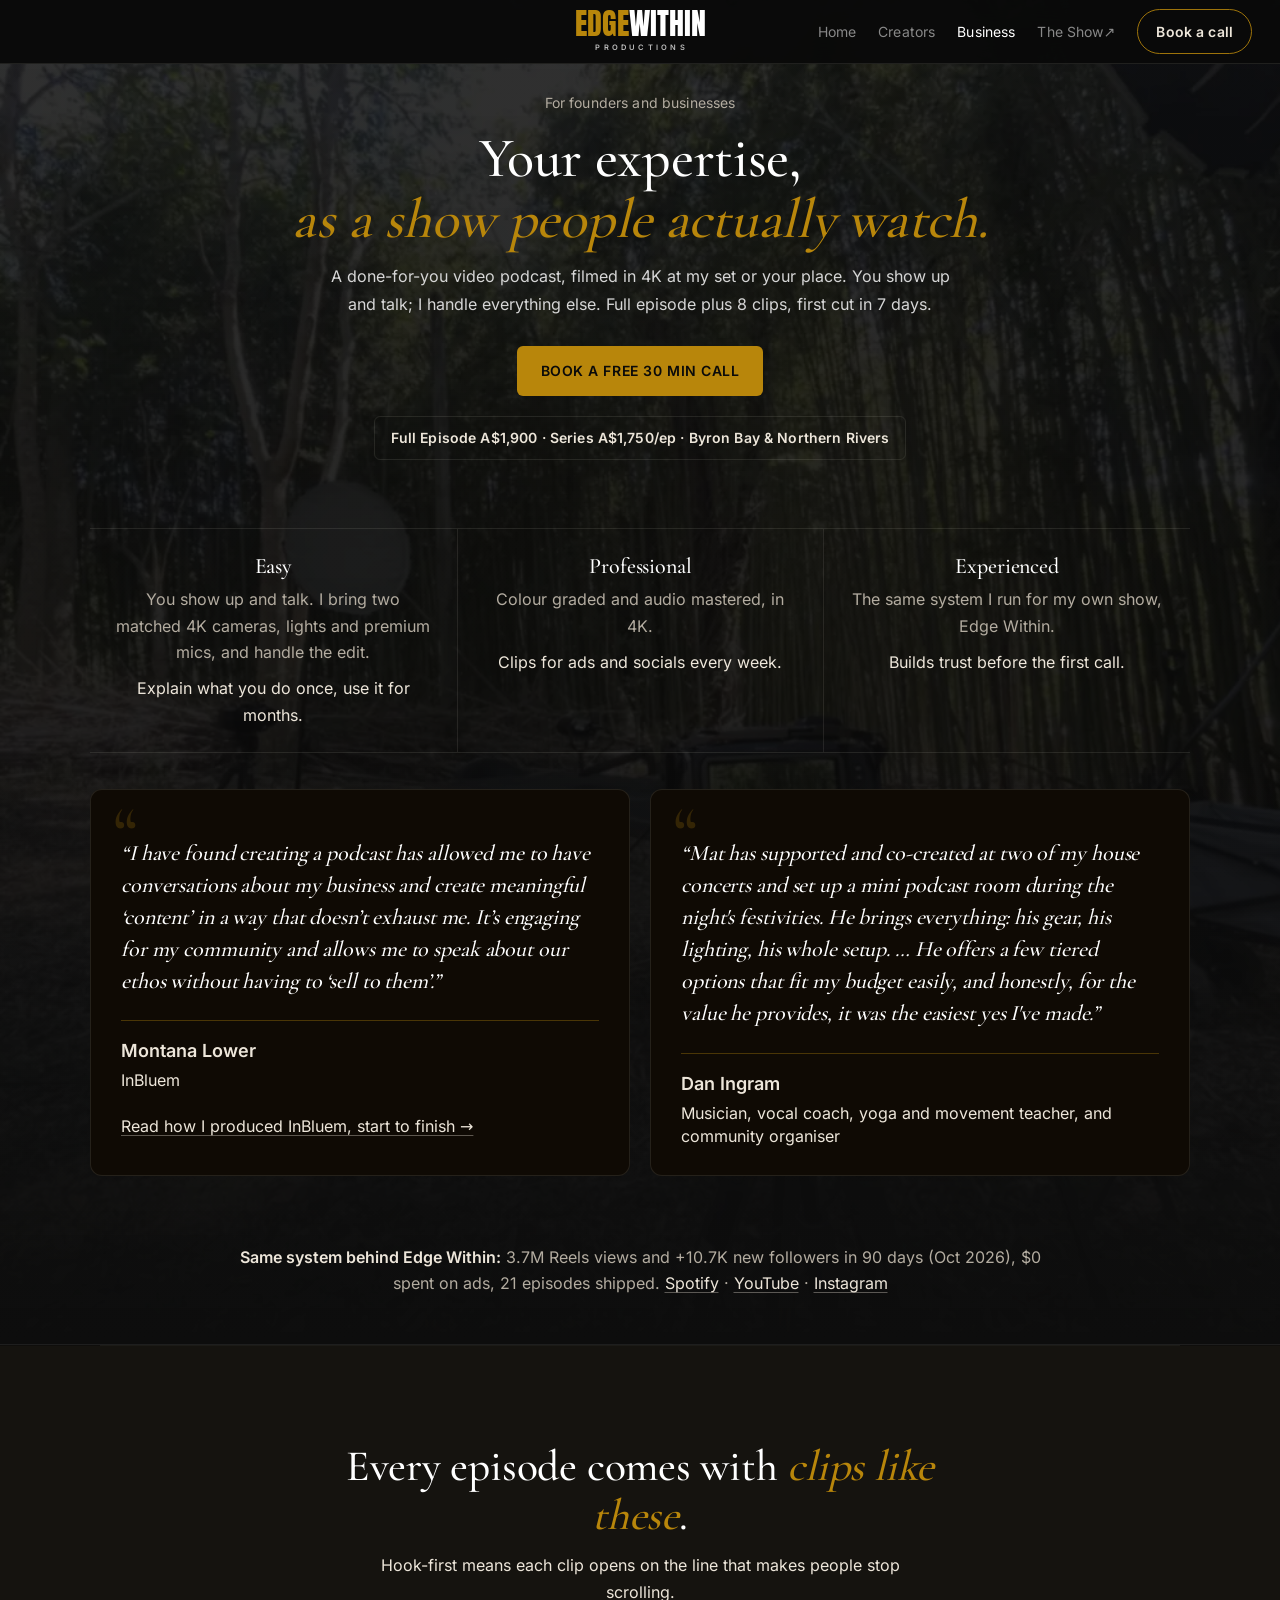
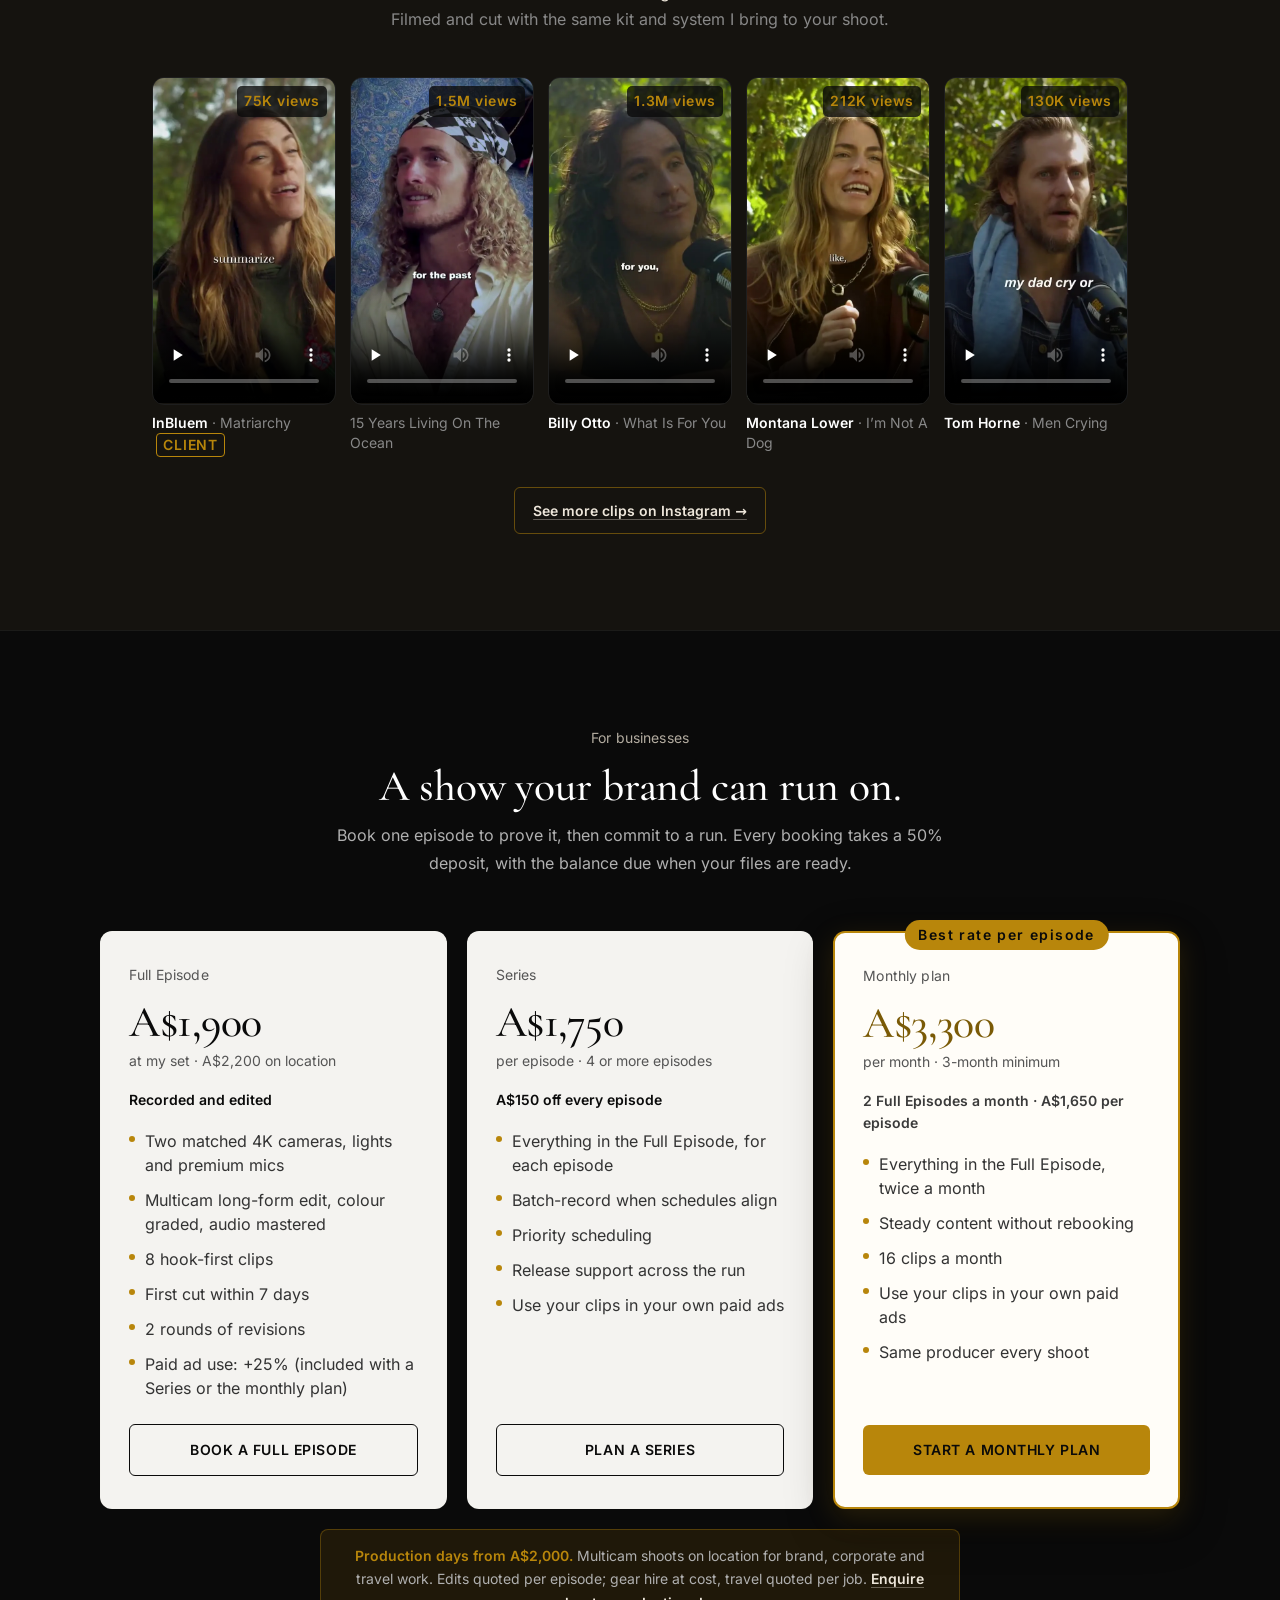
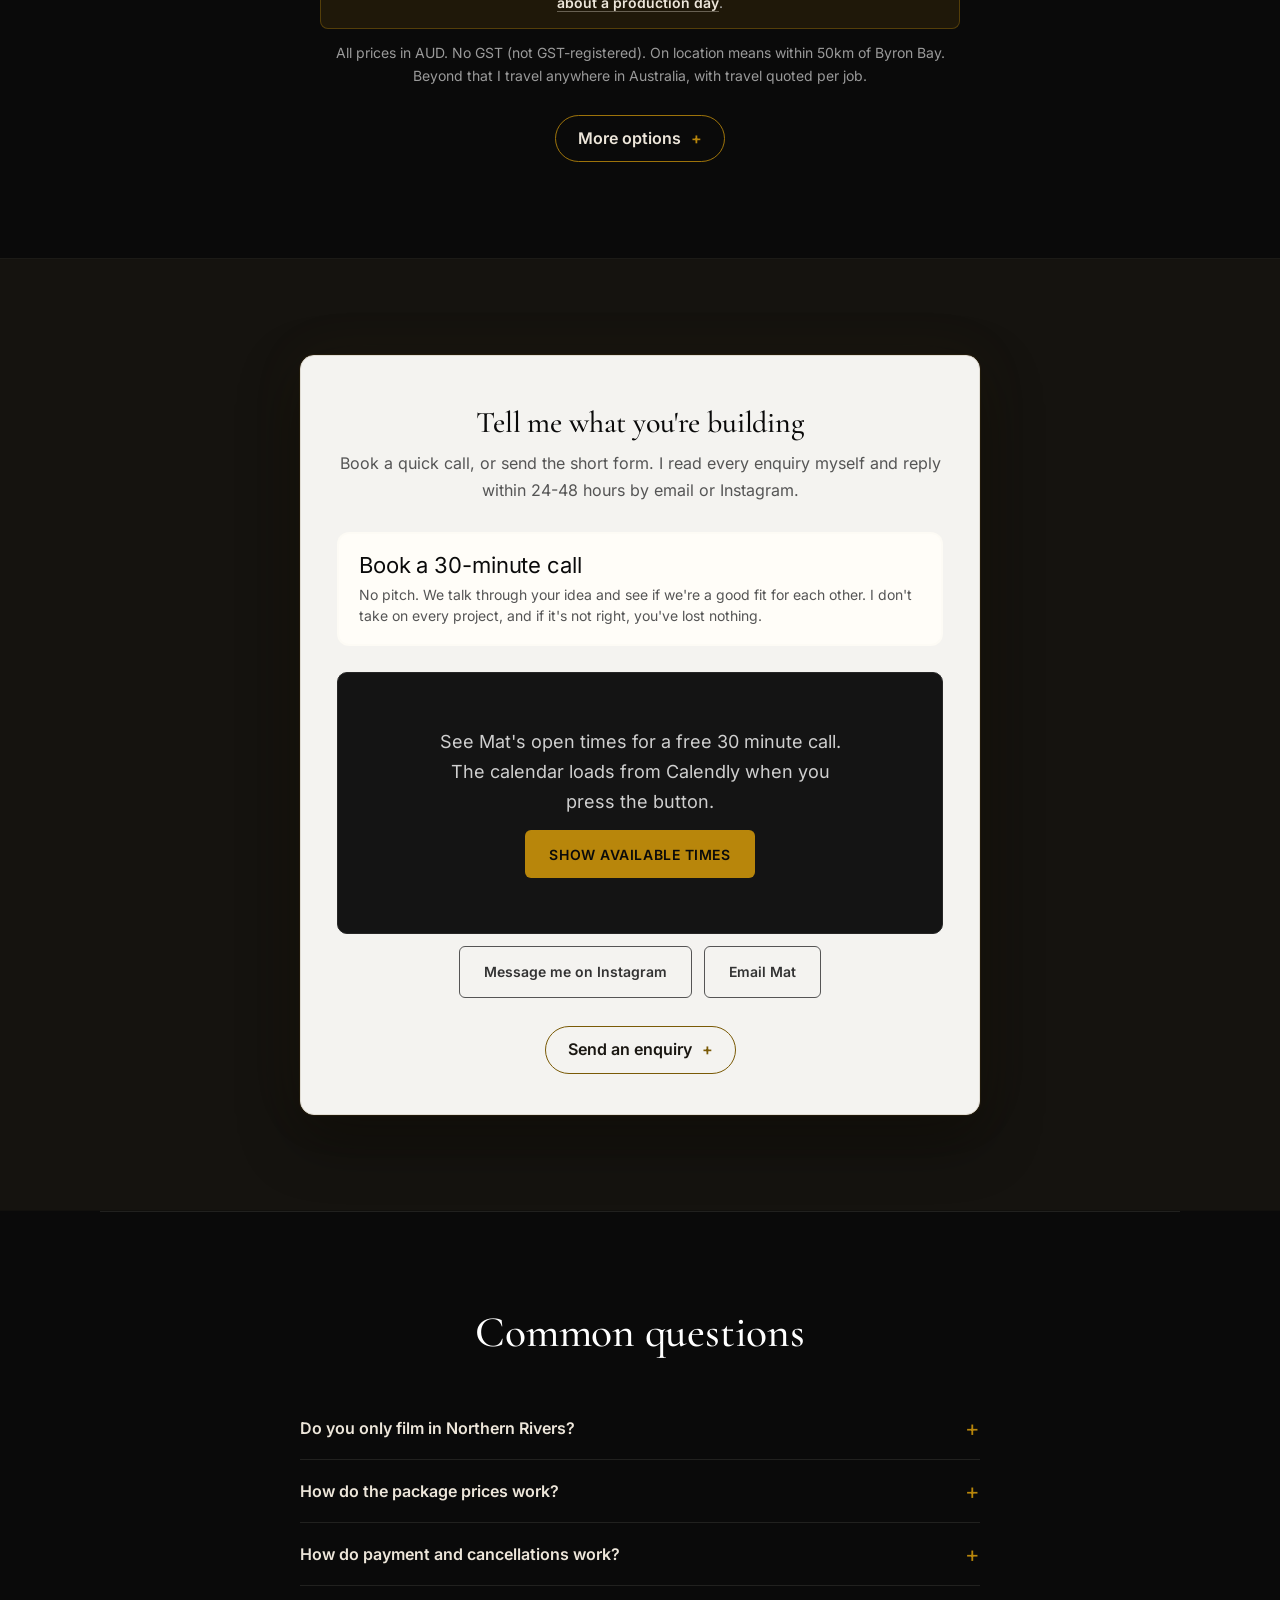
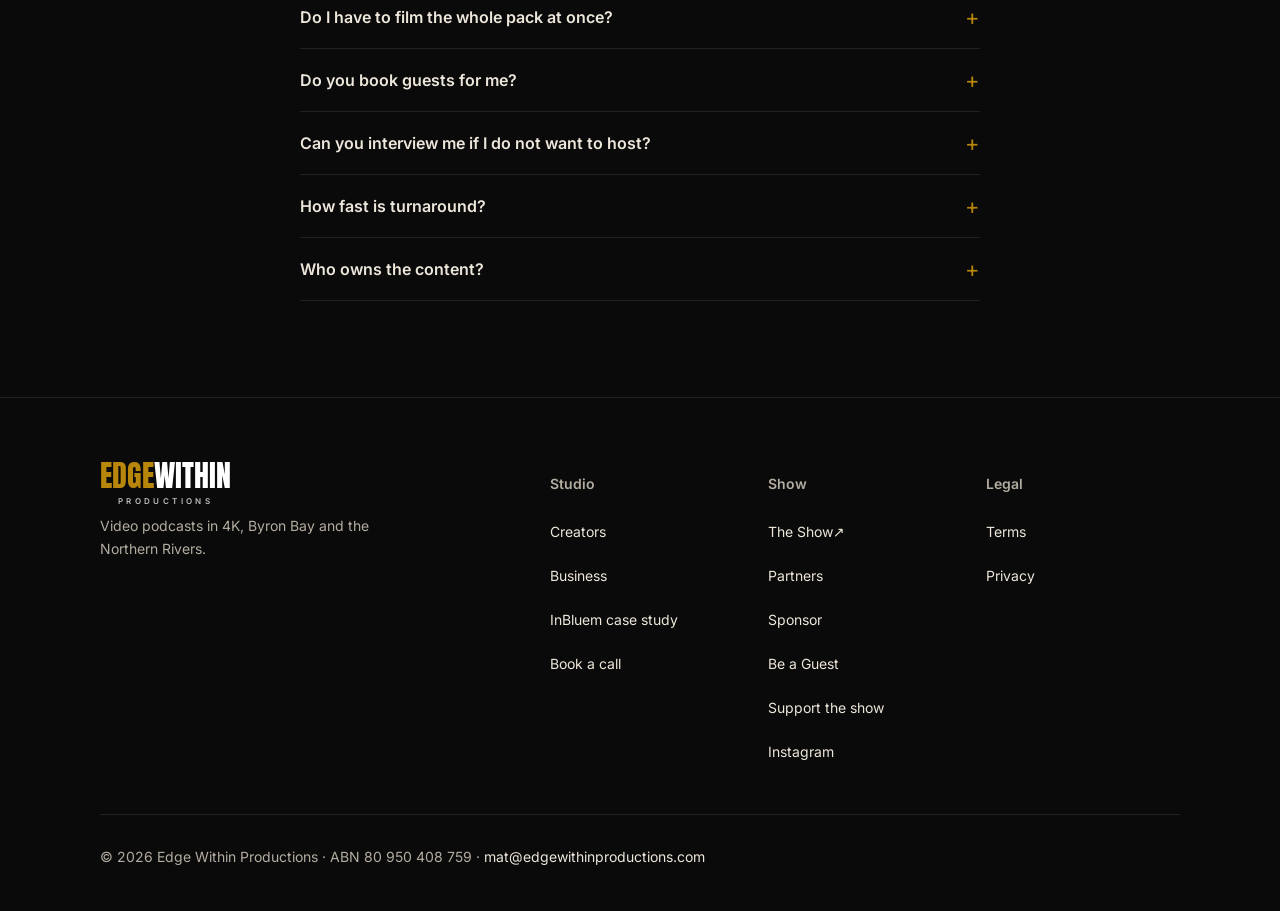
==== commit f284d6d7: "50% deposit on every booking, balance when files are ready; thumbnail/titles and upload moved to add" ====
--- a/business/index.html
+++ b/business/index.html
@@ -1257,8 +1257,8 @@
     <div class="pill lp-hero-offer">Full Episode A$1,900 · Series A$1,750/ep<span class="pill-loc">Byron Bay &amp; Northern Rivers</span></div>
   </div>
 <div class="biz-combined">
-  <div><h3>Easy</h3><p>You show up and talk. I bring two matched 4K cameras, lights and premium mics, and handle the edit and upload.</p><p class="bc-out">Explain what you do once, use it for months.</p></div>
-  <div><h3>Professional</h3><p>Colour graded, audio mastered, with a custom thumbnail, titles and chapters.</p><p class="bc-out">Clips for ads and socials every week.</p></div>
+  <div><h3>Easy</h3><p>You show up and talk. I bring two matched 4K cameras, lights and premium mics, and handle the edit.</p><p class="bc-out">Explain what you do once, use it for months.</p></div>
+  <div><h3>Professional</h3><p>Colour graded and audio mastered, in 4K.</p><p class="bc-out">Clips for ads and socials every week.</p></div>
   <div><h3>Experienced</h3><p>The same system I run for my own show, Edge Within.</p><p class="bc-out">Builds trust before the first call.</p></div>
 </div>
 <div class="testimonial-pair">
@@ -1330,20 +1330,18 @@
     <div class="section-header center">
       <div class="eyebrow">For businesses</div>
       <h2>A show your brand can run on.</h2>
-      <p>Book one episode to prove it, then commit to a run. Bigger packages take a 50% deposit.</p>
+      <p>Book one episode to prove it, then commit to a run. Every booking takes a 50% deposit, with the balance due when your files are ready.</p>
     </div>
     <div class="pricing-grid">
       <div class="tier">
         <div class="tier-name">Full Episode</div>
         <div class="tier-price">A$1,900</div>
         <div class="tier-period">at my set · A$2,200 on location</div>
-        <div class="tier-total">Recorded, edited and published</div>
+        <div class="tier-total">Recorded and edited</div>
         <ul class="tier-list">
           <li>Two matched 4K cameras, lights and premium mics</li>
           <li>Multicam long-form edit, colour graded, audio mastered</li>
           <li>8 hook-first clips</li>
-          <li>Thumbnail, titles, description and chapters</li>
-          <li>Upload to YouTube, Spotify and Apple Podcasts</li>
           <li>First cut within 7 days</li>
           <li>2 rounds of revisions</li>
           <li>Paid ad use: +25% (included with a Series or the monthly plan)</li>
@@ -1394,6 +1392,8 @@
         <li><strong>Raw files</strong>All camera and audio files from your shoot, alongside any package. A$150.</li>
         <li><strong>Paid ad usage</strong>Organic use on your own channels is always included. Running the content as paid ads adds 25%. Included with a Series, the monthly plan and production days.</li>
         <li><strong>Extra revisions or extra work</strong>Revision rounds beyond those included, or any work outside the agreed scope. A$125 an hour.</li>
+        <li><strong>Thumbnail, titles, description and chapters</strong>A custom episode thumbnail, plus titles, description and chapters. Price on request.</li>
+        <li><strong>Upload and publishing</strong>I upload your episode to YouTube, Spotify and Apple Podcasts. Price on request.</li>
         <li><strong>Travel</strong>On location means within 50km of Byron Bay. Beyond that I travel anywhere in Australia, with travel quoted per job.</li>
       </ul>
         <ul class="addons-list">
@@ -1527,11 +1527,11 @@
     </div>
     <div class="faq-item">
       <button type="button" class="faq-q" aria-expanded="false">How do the package prices work?</button>
-      <div class="faq-a">A Full Episode is A$1,900 (A$2,200 on location) with the multicam long-form edit, 8 hook-first clips, a custom thumbnail, chapters and upload. Production days start at A$2,000. A Series of 4 or more episodes is A$1,750 per episode. The monthly plan is 2 Full Episodes for A$3,300 a month (A$1,650 per episode), 3-month minimum. Extra clips are A$60 each.</div>
+      <div class="faq-a">A Full Episode is A$1,900 (A$2,200 on location) with the multicam long-form edit and 8 hook-first clips. Production days start at A$2,000. A Series of 4 or more episodes is A$1,750 per episode. The monthly plan is 2 Full Episodes for A$3,300 a month (A$1,650 per episode), 3-month minimum. Extra clips are A$60 each.</div>
     </div>
     <div class="faq-item">
       <button type="button" class="faq-q" aria-expanded="false">How do payment and cancellations work?</button>
-      <div class="faq-a">Bigger packages take a 50% deposit, with the balance on delivery. You get one free reschedule with 48 hours&rsquo; notice, and weather moves are always free. Full details are in the <a href="/terms/">terms</a>.</div>
+      <div class="faq-a">Every booking takes a 50% deposit to lock the shoot day, with the balance due when your files are ready to deliver. If you pay in full up front, as with a Creator Session booked through the pay links, there is nothing more to pay. You get one free reschedule with 48 hours&rsquo; notice, and weather moves are always free. Full details are in the <a href="/terms/">terms</a>.</div>
     </div>
     <div class="faq-item">
       <button type="button" class="faq-q" aria-expanded="false">Do I have to film the whole pack at once?</button>
@@ -1547,7 +1547,7 @@
     </div>
     <div class="faq-item">
       <button type="button" class="faq-q" aria-expanded="false">How fast is turnaround?</button>
-      <div class="faq-a">You get the first cut of your episode, clips and thumbnail within <span data-turnaround>7</span> days of recording. Revisions typically take 2 to 3 business days per round, and everything is ready to publish once you approve.</div>
+      <div class="faq-a">You get the first cut of your episode and clips within <span data-turnaround>7</span> days of recording. Revisions typically take 2 to 3 business days per round, and everything is ready to publish once you approve.</div>
     </div>
     <div class="faq-item">
       <button type="button" class="faq-q" aria-expanded="false">Who owns the content?</button>
--- a/assets/css/polish.css
+++ b/assets/css/polish.css
@@ -63,7 +63,7 @@
 footer.site-footer { display: block !important; background: var(--ink) !important; border-top: 1px solid var(--hair) !important; padding: 64px 32px 32px !important; text-align: left !important; }
 .site-footer .footer-top { max-width: 1080px; margin: 0 auto; display: grid; grid-template-columns: 1.3fr 2fr; gap: 40px; }
 .site-footer .footer-brand { align-items: flex-start !important; }
-.site-footer .footer-brand p { color: var(--muted) !important; font-size: var(--fs-xs) !important; max-width: 30ch; }
+.site-footer .footer-brand p { color: var(--muted) !important; font-size: var(--fs-xs) !important; max-width: 34ch; }
 .site-footer .footer-cols { display: grid; grid-template-columns: repeat(3, 1fr); gap: 24px; position: static; height: auto; background: none; border: 0; padding: 0; backdrop-filter: none; -webkit-backdrop-filter: none; }
 .site-footer .fcol h2 { font-family: var(--sans) !important; font-weight: 600; color: var(--muted); letter-spacing: 0.01em; margin: 0 0 8px; }
 .site-footer ul { list-style: none; margin: 0; padding: 0; }
@@ -139,7 +139,7 @@
 .hiw-steps li { border-top: 1px solid var(--hair); padding-top: 28px; }
 .hiw-n { display: block; font-family: var(--serif); font-weight: 500; font-size: 64px; line-height: 1; color: var(--gold); letter-spacing: 0.02em; margin-bottom: 18px; font-variant-numeric: lining-nums; font-feature-settings: "lnum" 1; }
 .hiw-steps h3 { font-size: var(--fs-xl) !important; color: #fff; margin: 0 0 10px; }
-.hiw-steps p { font-size: var(--fs-m); color: var(--muted); margin: 0; max-width: 30ch; }
+.hiw-steps p { font-size: var(--fs-m); color: var(--muted); margin: 0; max-width: 34ch; }
 .hiw-photos { display: grid; grid-template-columns: 1fr 1fr; gap: 20px; margin-top: 64px; }
 .hiw-photos picture { display: block; background: #1b1814; border-radius: 6px; overflow: hidden; aspect-ratio: 4 / 5; }
 .hiw-photos img { width: 100%; height: 100%; object-fit: cover; display: block; }
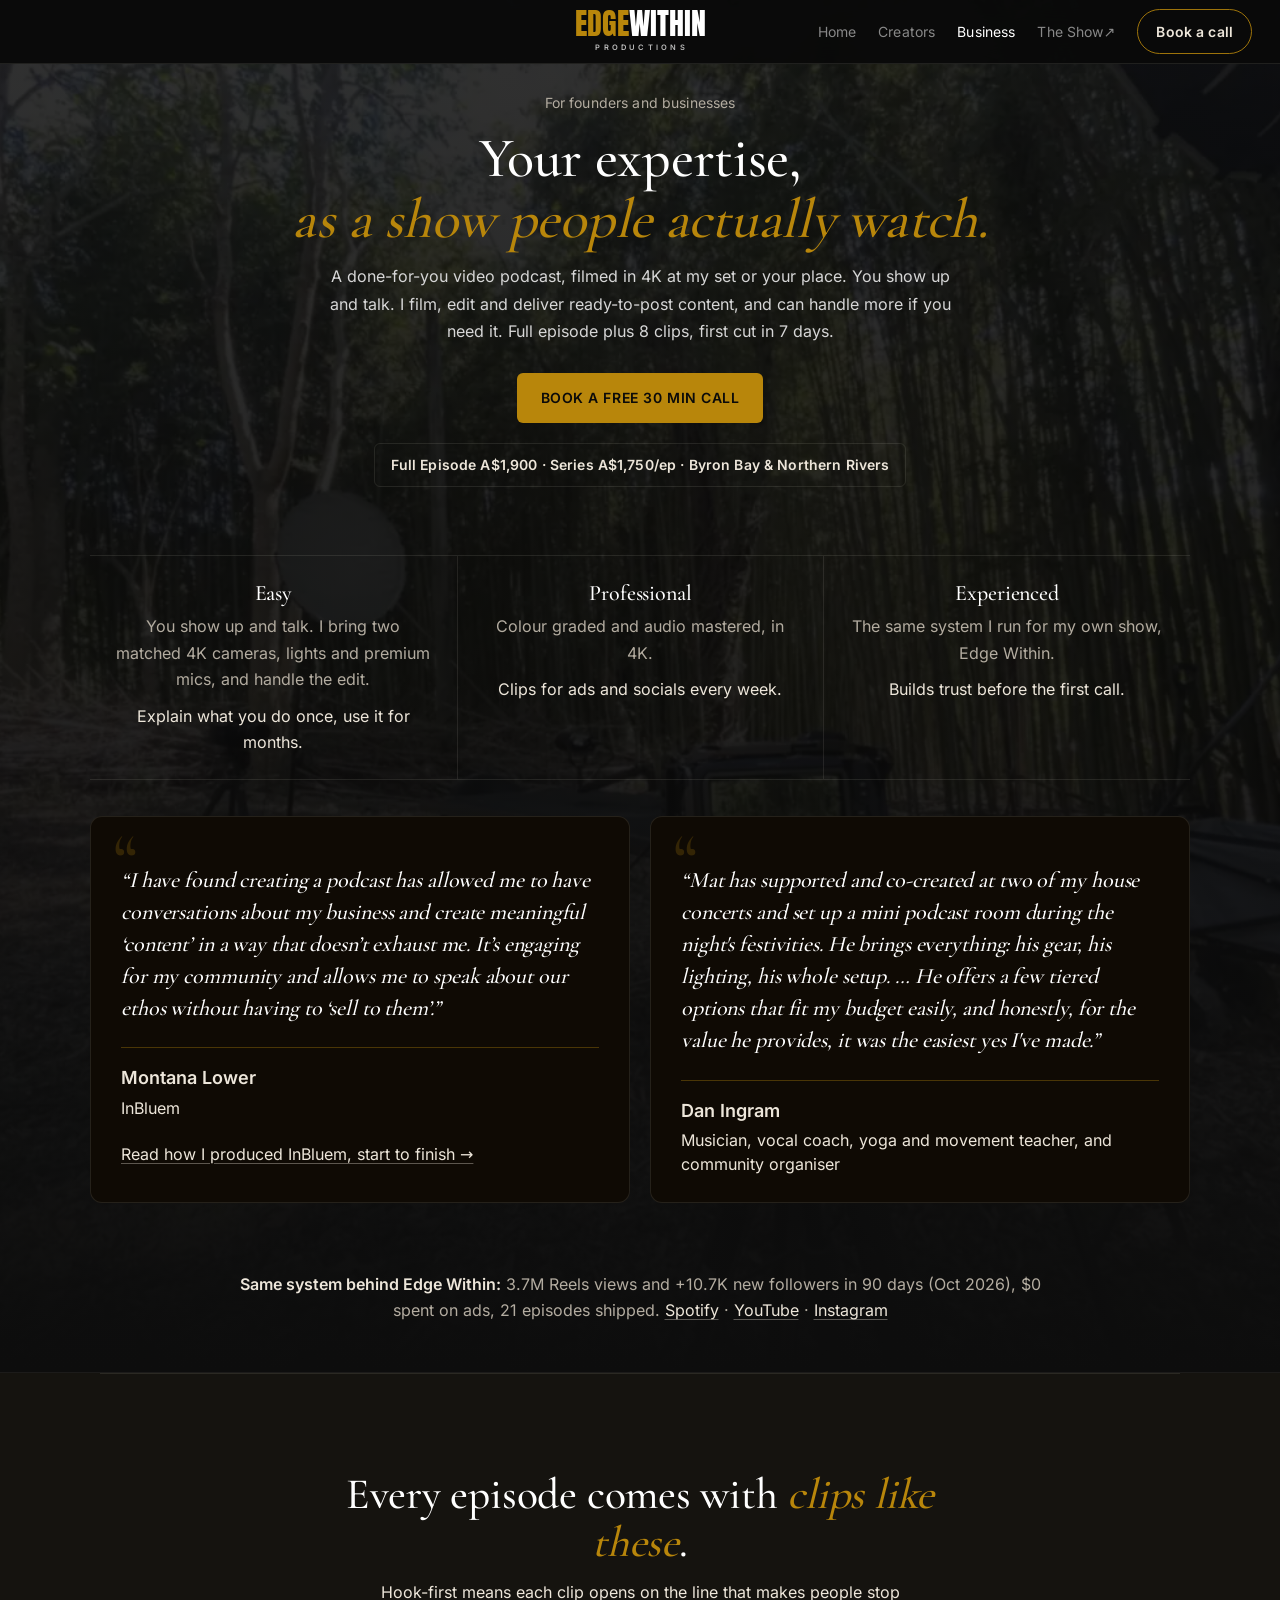
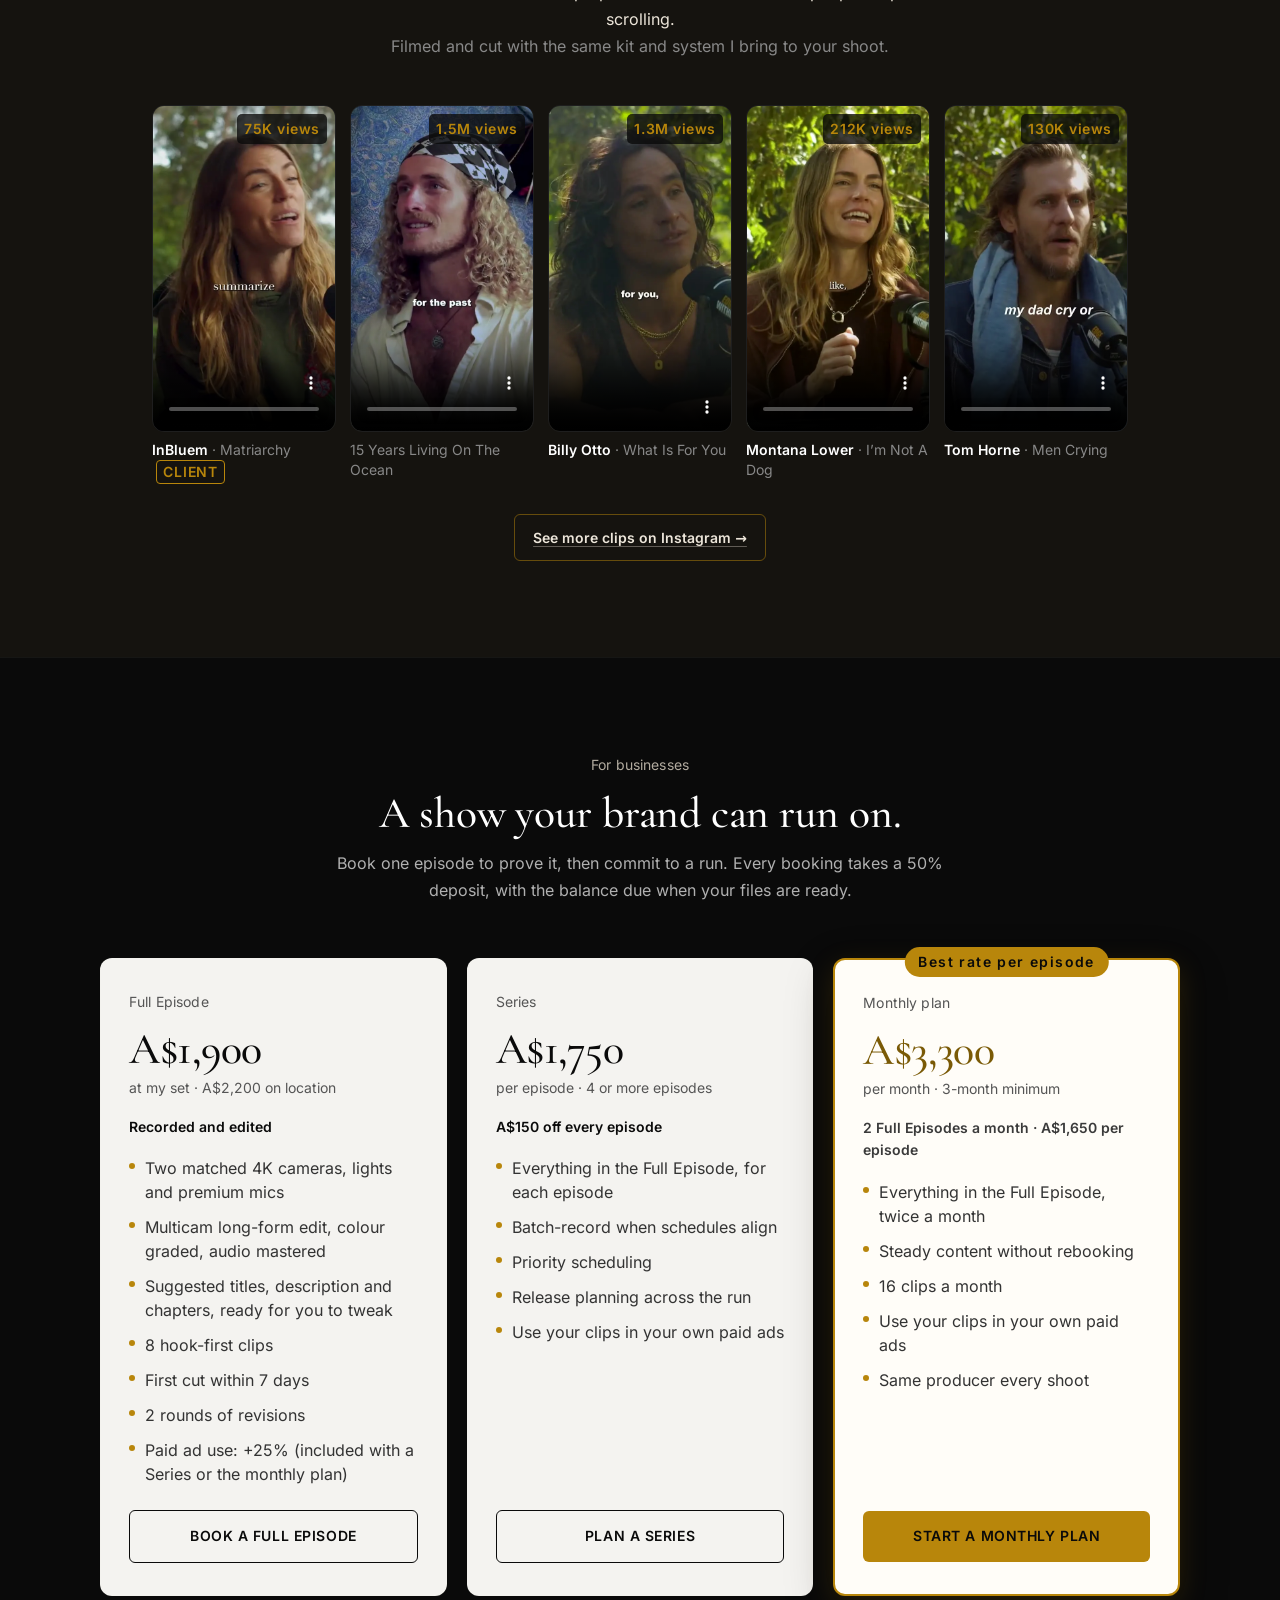
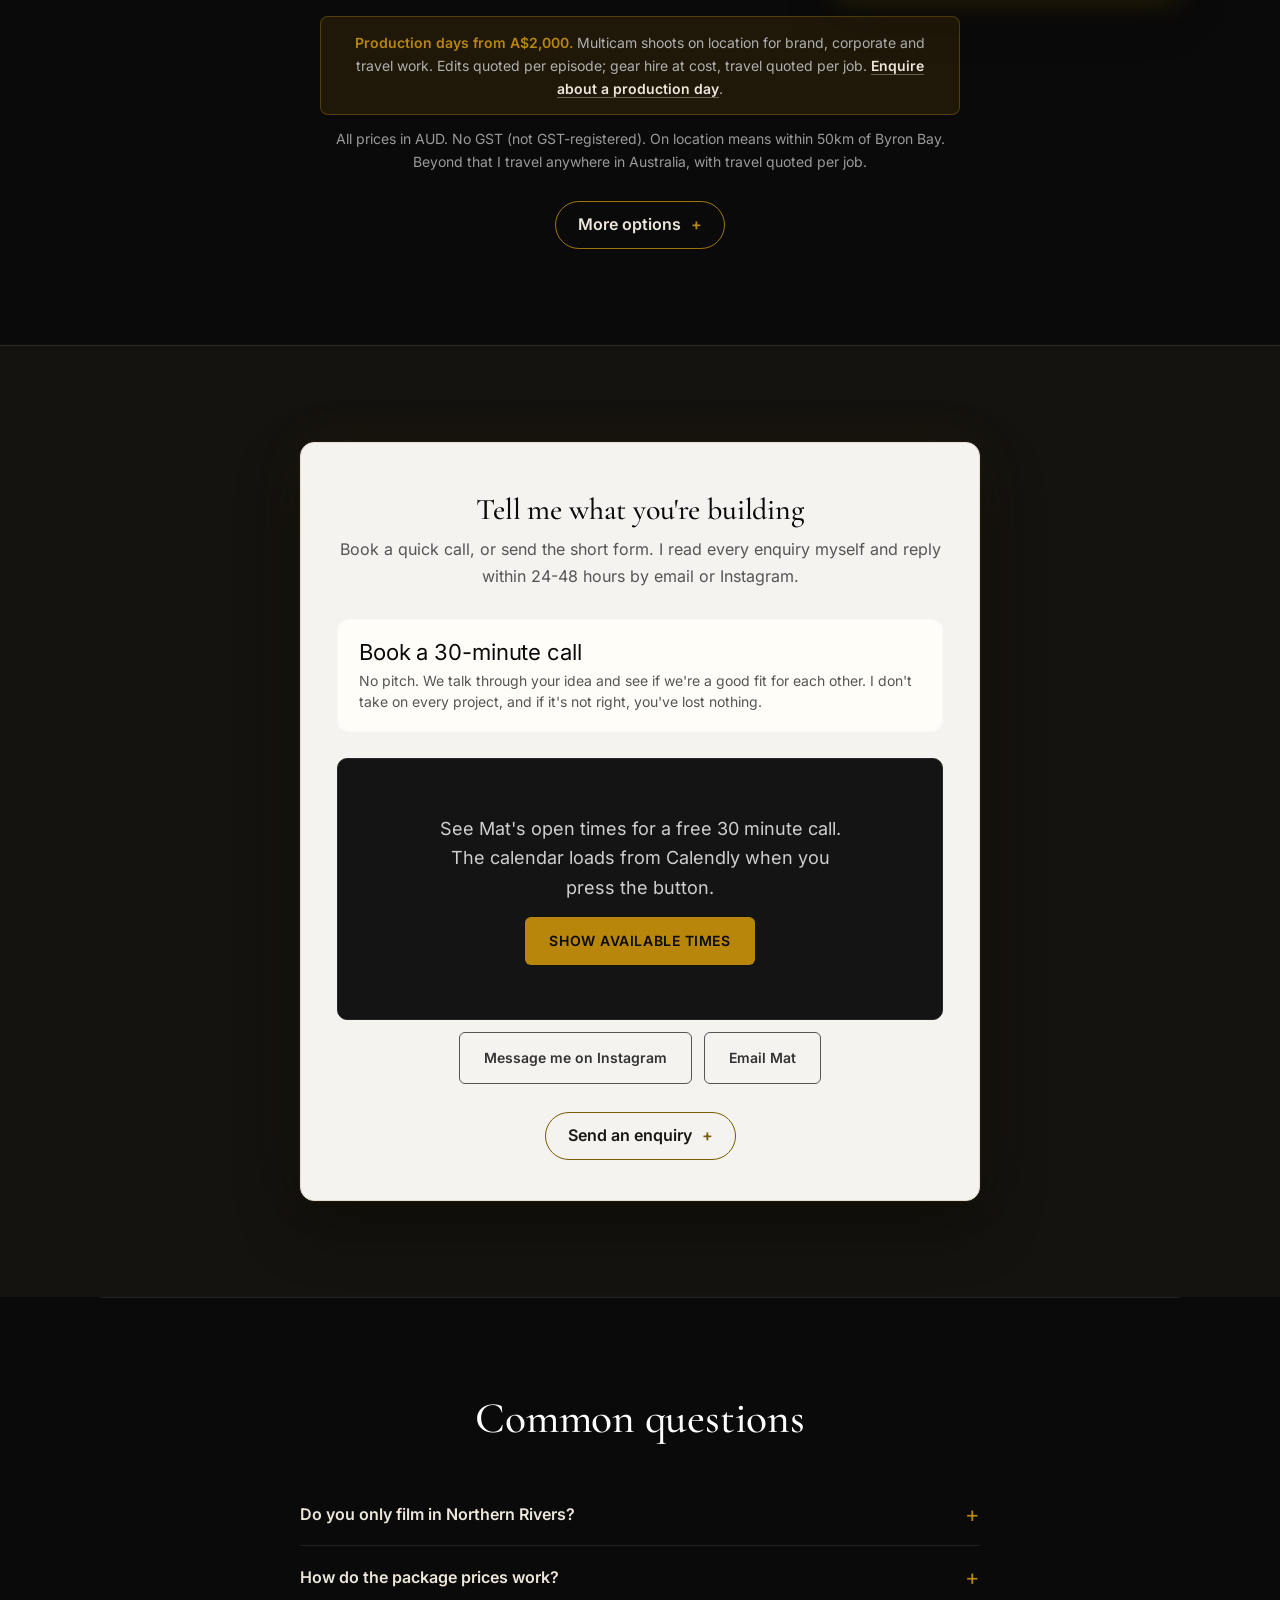
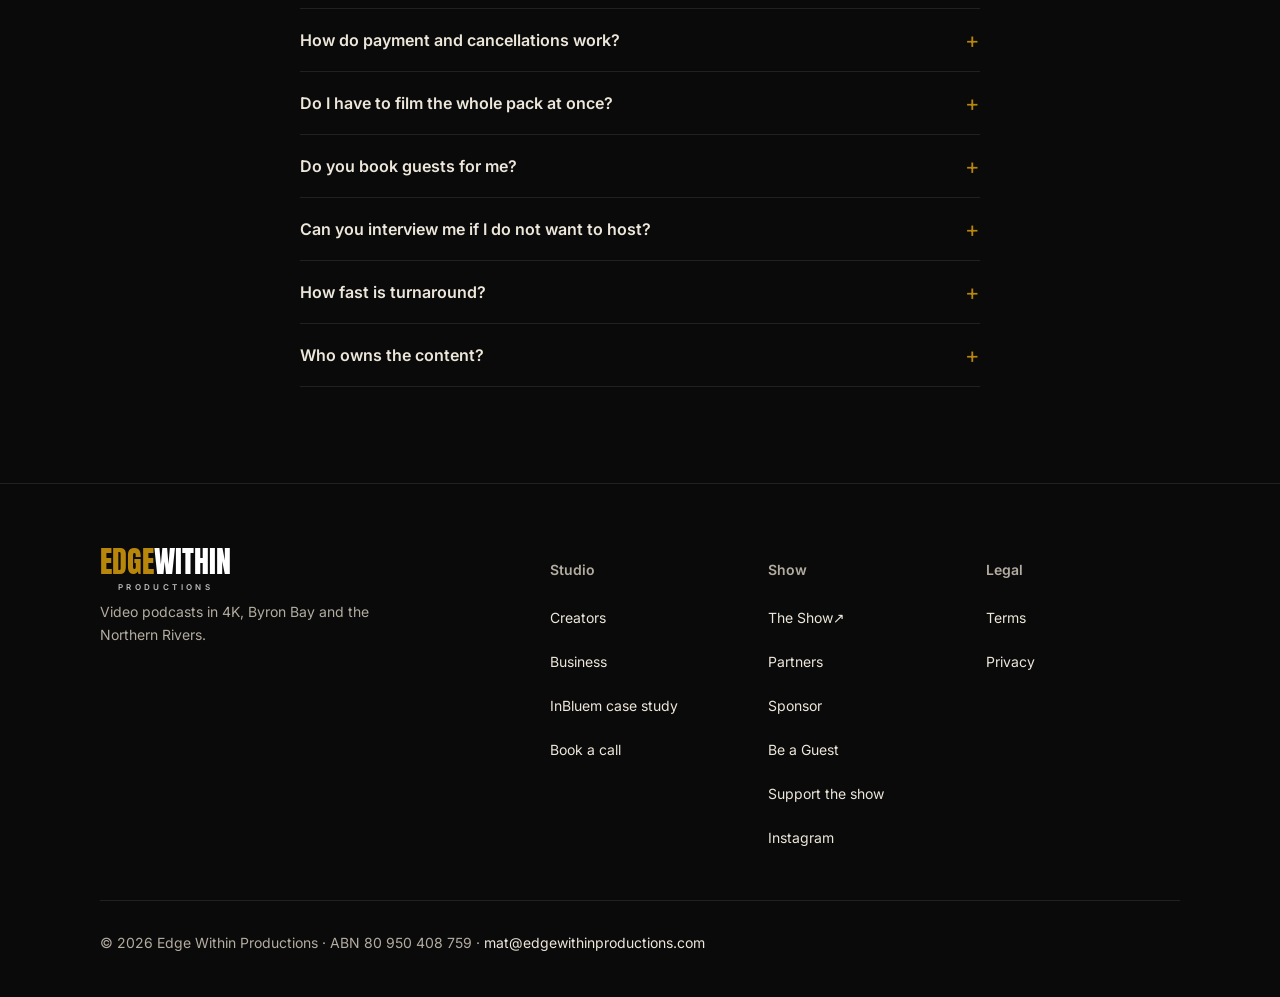
==== commit 608609a3: "Suggested titles back in Full Episode, custom thumbnail add-on, no upload/posting, business hero lin" ====
--- a/business/index.html
+++ b/business/index.html
@@ -1221,7 +1221,7 @@
 </style>
 <link rel="preload" href="/assets/fonts/inter-latin-400-normal.woff2" as="font" type="font/woff2" crossorigin>
 <link rel="preload" href="/assets/fonts/cormorant-garamond-latin-500-normal.woff2" as="font" type="font/woff2" crossorigin>
-<link rel="stylesheet" href="/assets/css/polish.css?v=19">
+<link rel="stylesheet" href="/assets/css/polish.css?v=20">
 <script>document.documentElement.classList.add('js');</script>
 </head>
 <body>
@@ -1248,7 +1248,7 @@
   <div class="hero-copy">
     <div class="eyebrow">For founders and businesses</div>
     <h1>Your expertise,<br><em>as a show people actually watch.</em></h1>
-    <p class="hero-sub">A done-for-you video podcast, filmed in 4K at my set or your place. You show up and talk; I handle everything else. Full episode plus 8 clips, first cut in <span class="nowrap"><span data-turnaround>7</span> days</span>.</p>
+    <p class="hero-sub">A done-for-you video podcast, filmed in 4K at my set or your place. You show up and talk. I film, edit and deliver ready-to-post content, and can handle more if you need it. Full episode plus 8 clips, first cut in <span class="nowrap"><span data-turnaround>7</span> days</span>.</p>
   </div>
   <div class="hero-cta">
     <div class="hero-btns">
@@ -1341,6 +1341,7 @@
         <ul class="tier-list">
           <li>Two matched 4K cameras, lights and premium mics</li>
           <li>Multicam long-form edit, colour graded, audio mastered</li>
+          <li>Suggested titles, description and chapters, ready for you to tweak</li>
           <li>8 hook-first clips</li>
           <li>First cut within 7 days</li>
           <li>2 rounds of revisions</li>
@@ -1357,7 +1358,7 @@
           <li>Everything in the Full Episode, for each episode</li>
           <li>Batch-record when schedules align</li>
           <li>Priority scheduling</li>
-          <li>Release support across the run</li>
+          <li>Release planning across the run</li>
           <li>Use your clips in your own paid ads</li>
         </ul>
         <a href="#book" class="btn-secondary" data-package="series">Plan a series</a>
@@ -1392,14 +1393,12 @@
         <li><strong>Raw files</strong>All camera and audio files from your shoot, alongside any package. A$150.</li>
         <li><strong>Paid ad usage</strong>Organic use on your own channels is always included. Running the content as paid ads adds 25%. Included with a Series, the monthly plan and production days.</li>
         <li><strong>Extra revisions or extra work</strong>Revision rounds beyond those included, or any work outside the agreed scope. A$125 an hour.</li>
-        <li><strong>Thumbnail, titles, description and chapters</strong>A custom episode thumbnail, plus titles, description and chapters. Price on request.</li>
-        <li><strong>Upload and publishing</strong>I upload your episode to YouTube, Spotify and Apple Podcasts. Price on request.</li>
+        <li><strong>Custom thumbnail</strong>A$250 for your first design, which becomes your show's template, then A$75 per episode.</li>
         <li><strong>Travel</strong>On location means within 50km of Byron Bay. Beyond that I travel anywhere in Australia, with travel quoted per job.</li>
       </ul>
         <ul class="addons-list">
           <li><strong>New show setup</strong>A$250 one-off. I set up your Spotify and Apple Podcasts listings. You supply logins and show details up front.</li>
           <li><strong>Guest outreach</strong>Optional support if you want help booking.</li>
-          <li><strong>Social posting</strong>I can post your finished clips for you during release week.</li>
         </ul>
     </div>
     </details></div>
--- a/assets/css/polish.css
+++ b/assets/css/polish.css
@@ -151,3 +151,20 @@
   .hiw-photos { grid-template-columns: 1fr; gap: 12px; margin-top: 40px; }
 }
 @media print { .js .reveal { opacity: 1 !important; transform: none !important; } }
+
+/* Creators: two cards share one row structure, lists ruled with hairlines so the shorter list spreads evenly */
+@media (min-width: 861px) {
+  .cs-grid { display: grid !important; grid-template-columns: repeat(2, minmax(0, 360px)); justify-content: center; gap: 24px; grid-template-rows: auto auto auto auto 1fr auto; }
+  .cs-grid > .tier { display: grid !important; grid-row: span 6; grid-template-rows: subgrid; max-width: none !important; row-gap: 0; }
+  .cs-grid .tier-list { display: flex; flex-direction: column; justify-content: space-between; margin-bottom: 24px; }
+  .cs-grid .tier-foot { min-height: 0 !important; margin-top: 0; justify-content: flex-start; }
+}
+.cs-grid .tier-list li { padding-top: 10px; padding-bottom: 10px; margin: 0; border-bottom: 1px solid rgba(26,23,18,0.10); }
+.cs-grid .tier-list li:last-child { border-bottom: 0; }
+.cs-grid .tier-list { gap: 0 !important; }
+.cs-grid .tier-list li::before { top: 19px; }
+@media (min-width: 861px) {
+  .cs-grid .tier-list { justify-content: flex-start; }
+  .cs-grid .tier-list li { flex: 1 1 auto; display: flex; align-items: center; }
+  .cs-grid .tier-list li::before { top: 50%; transform: translateY(-50%); }
+}
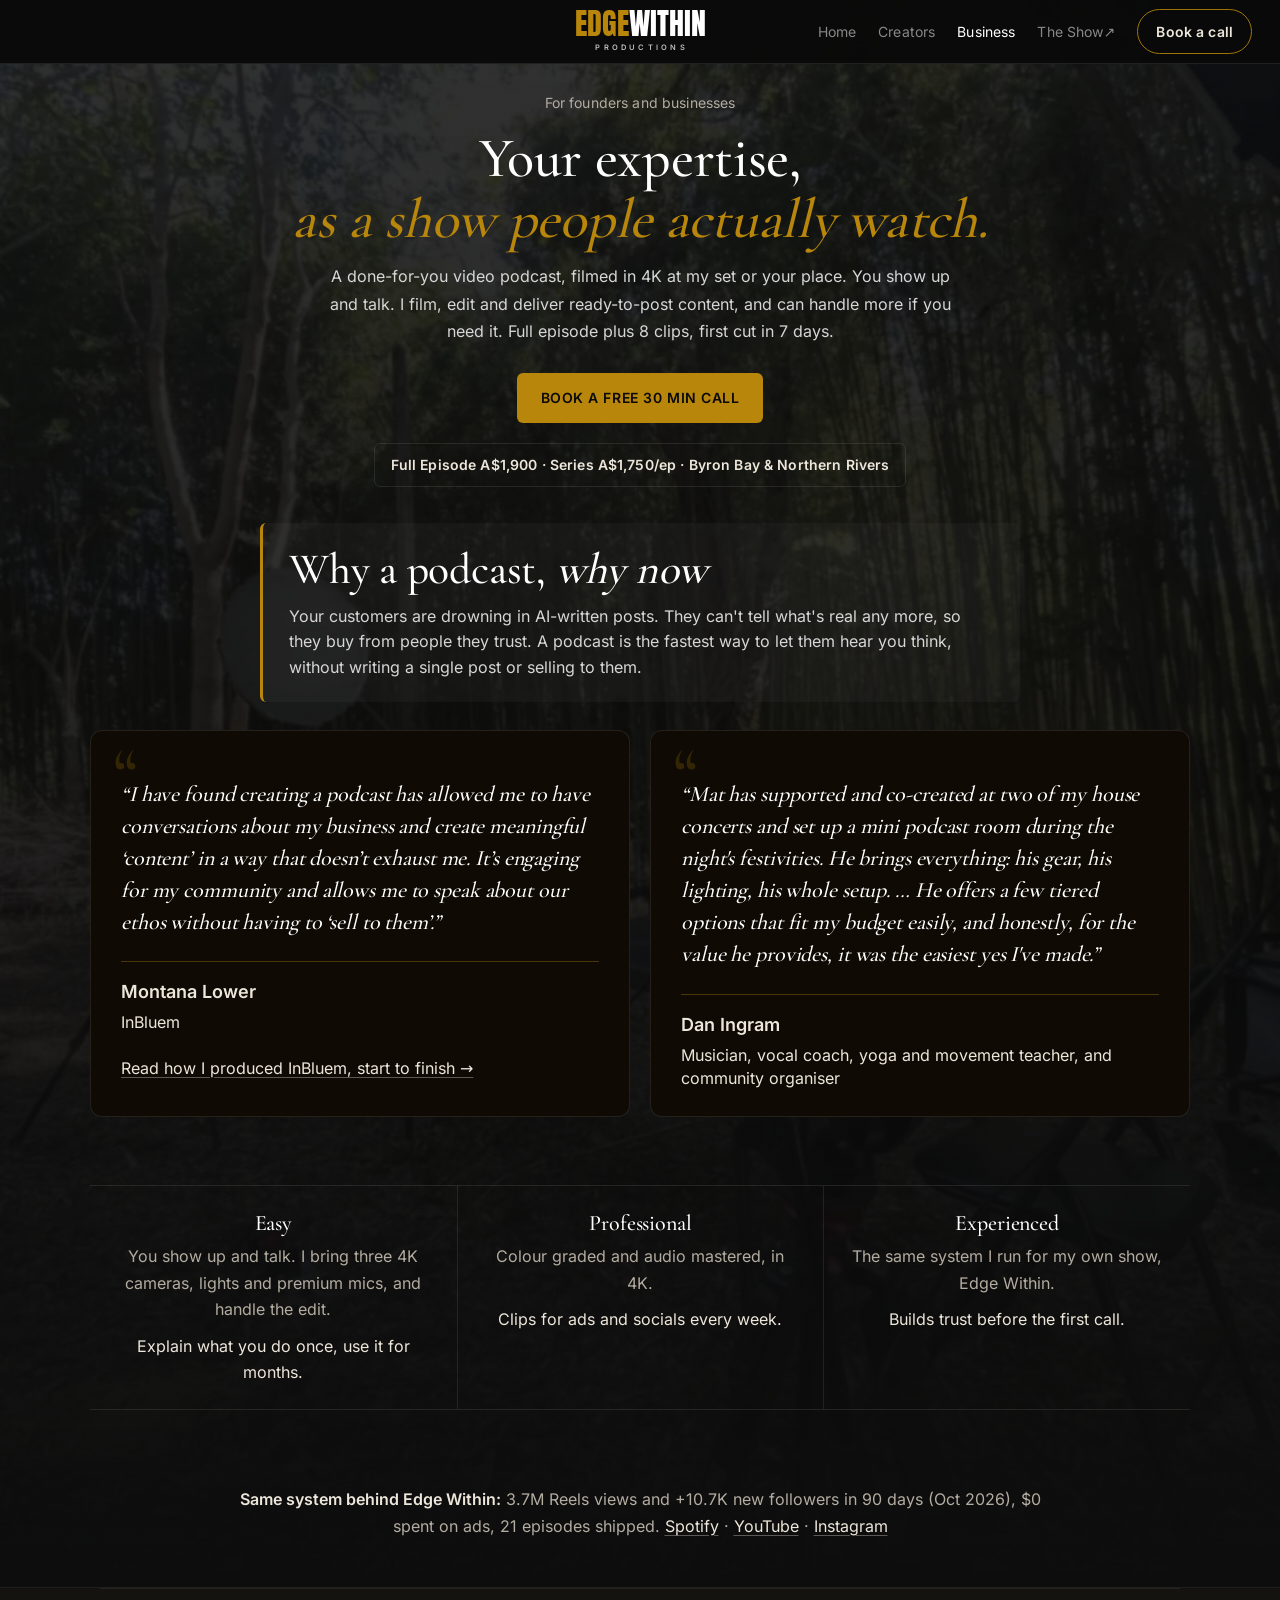
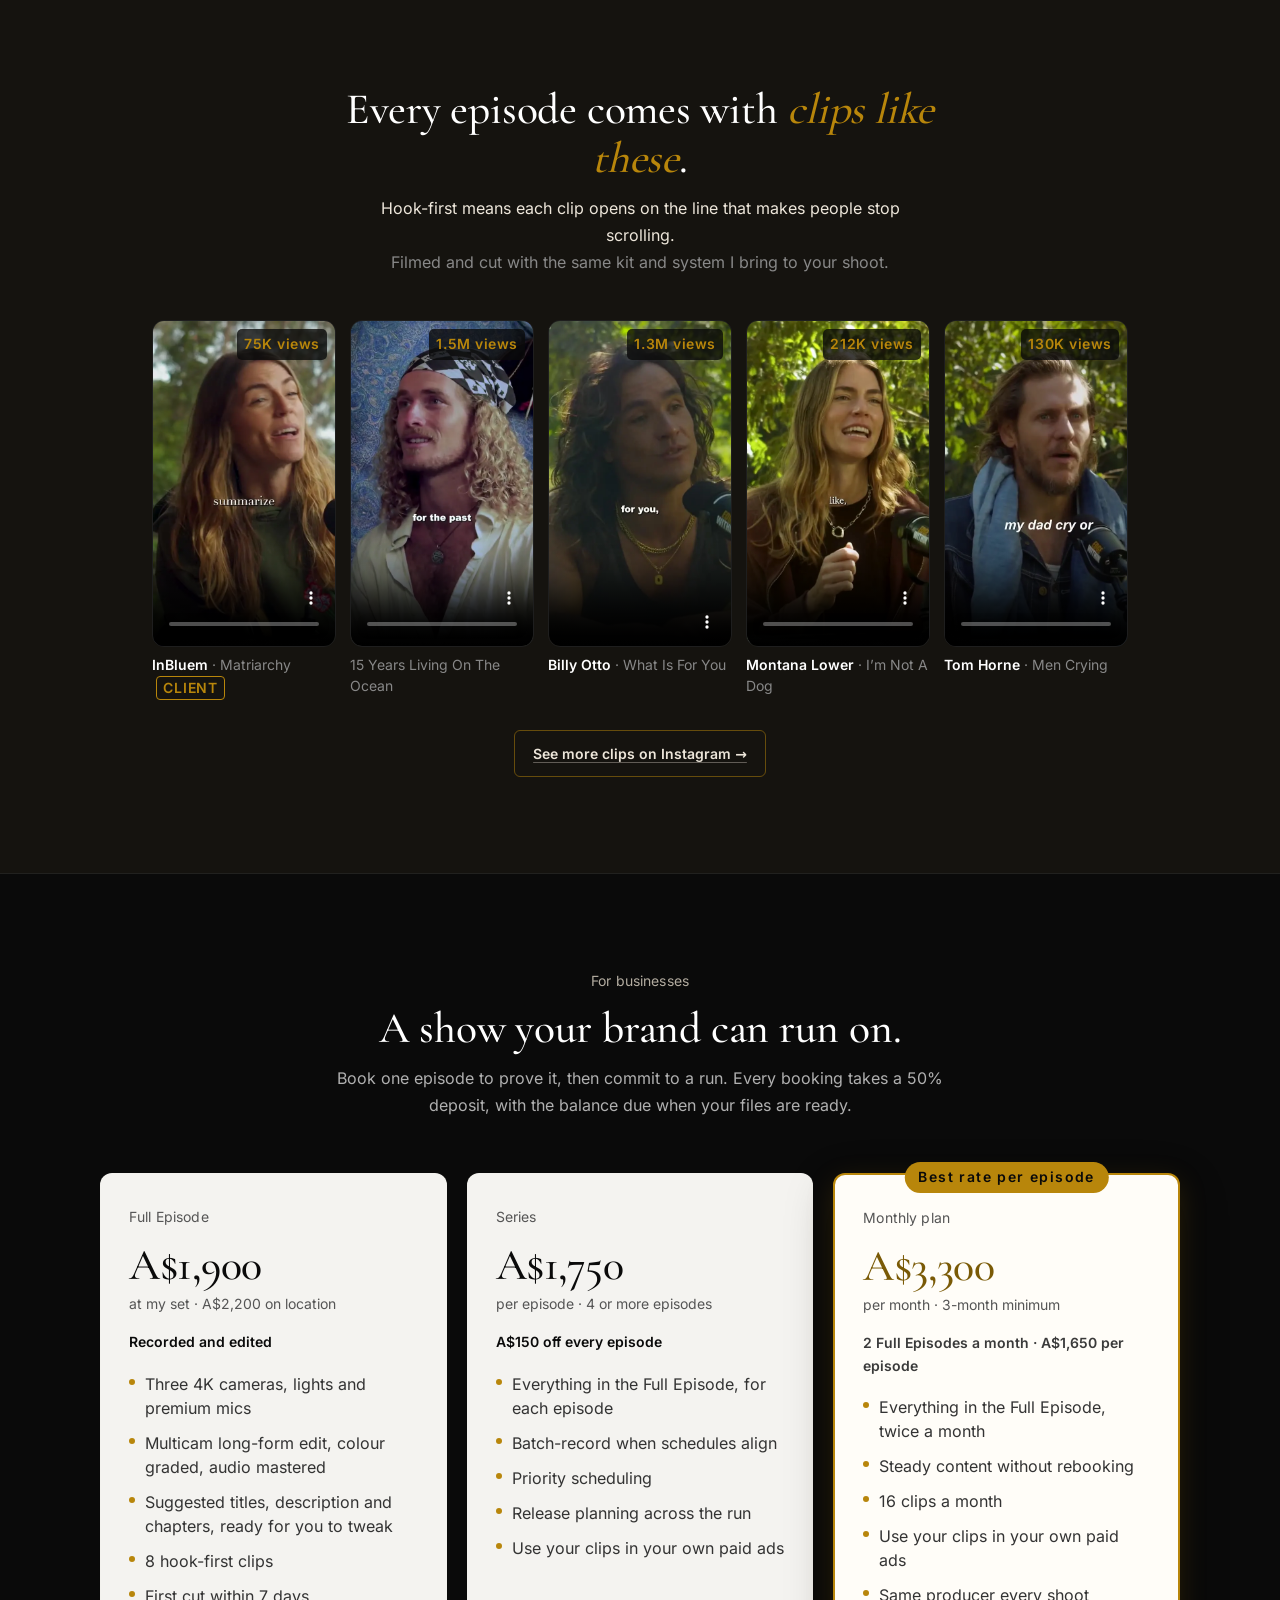
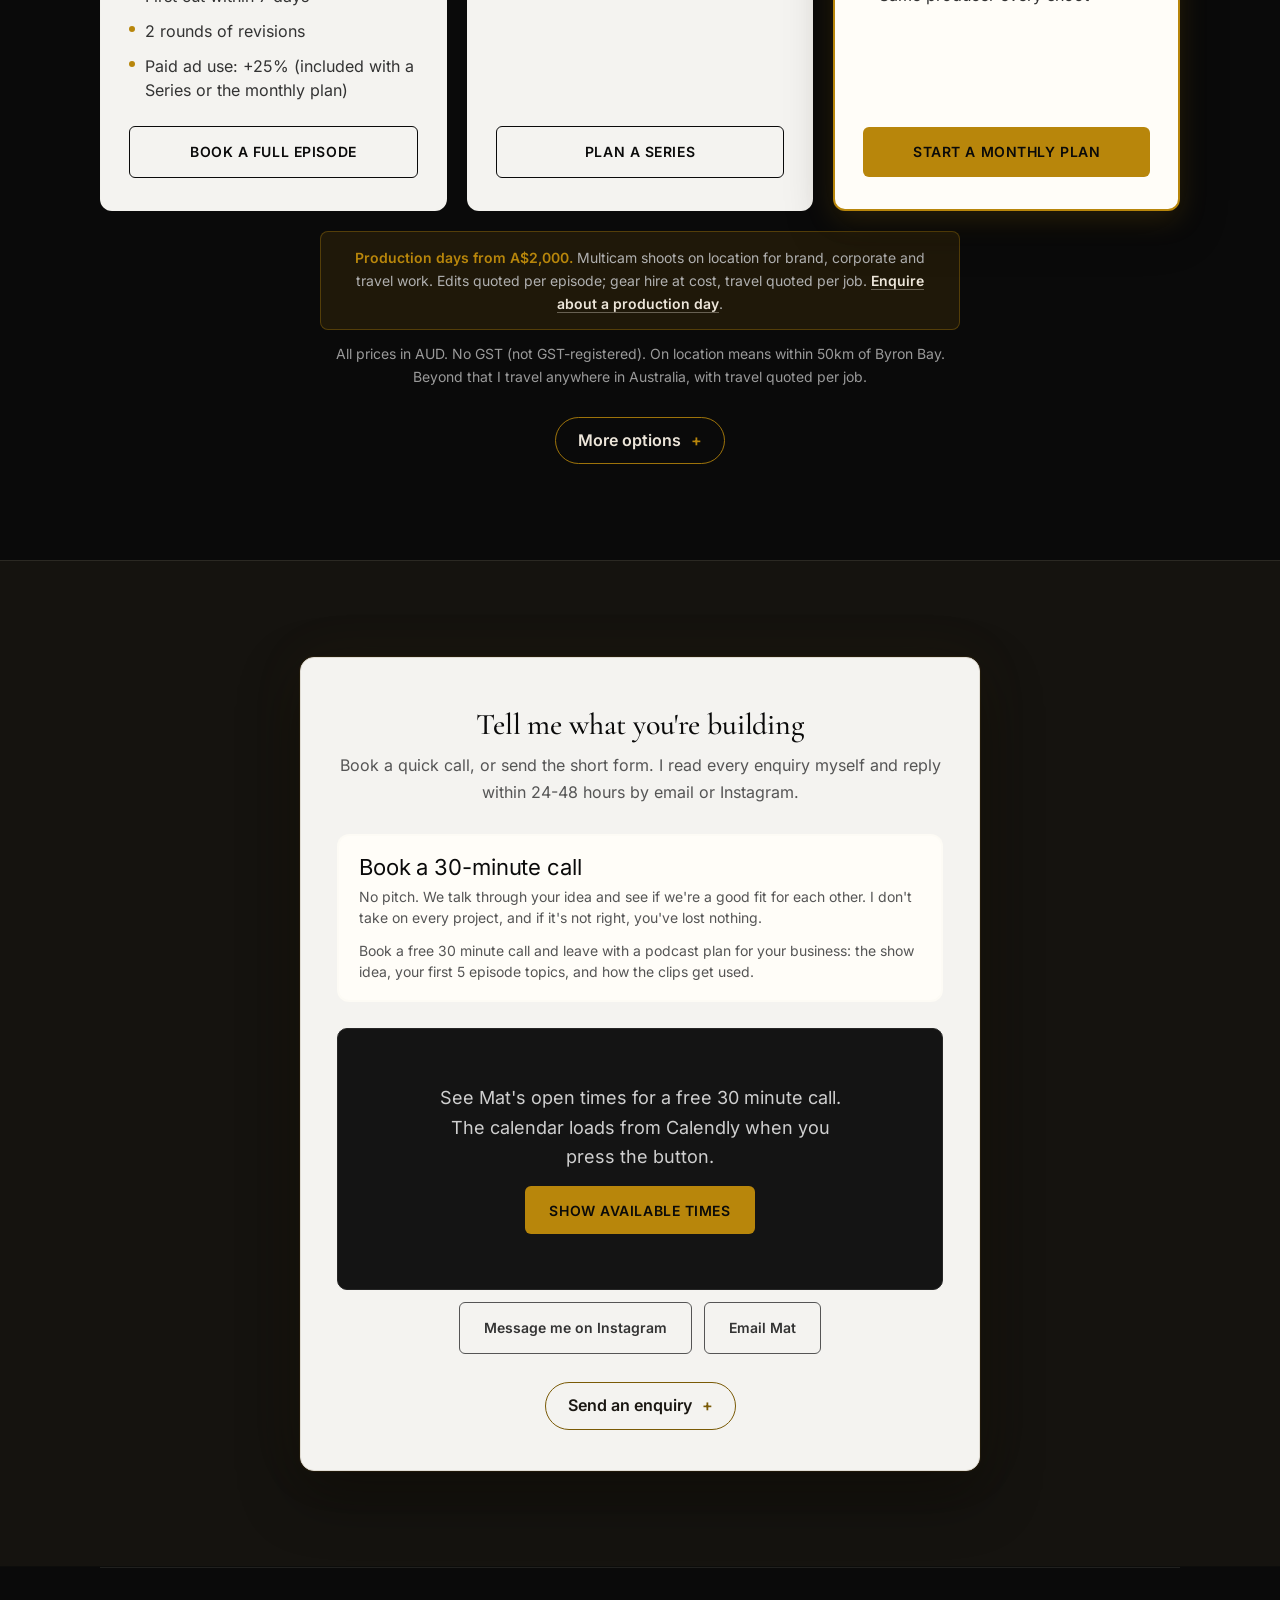
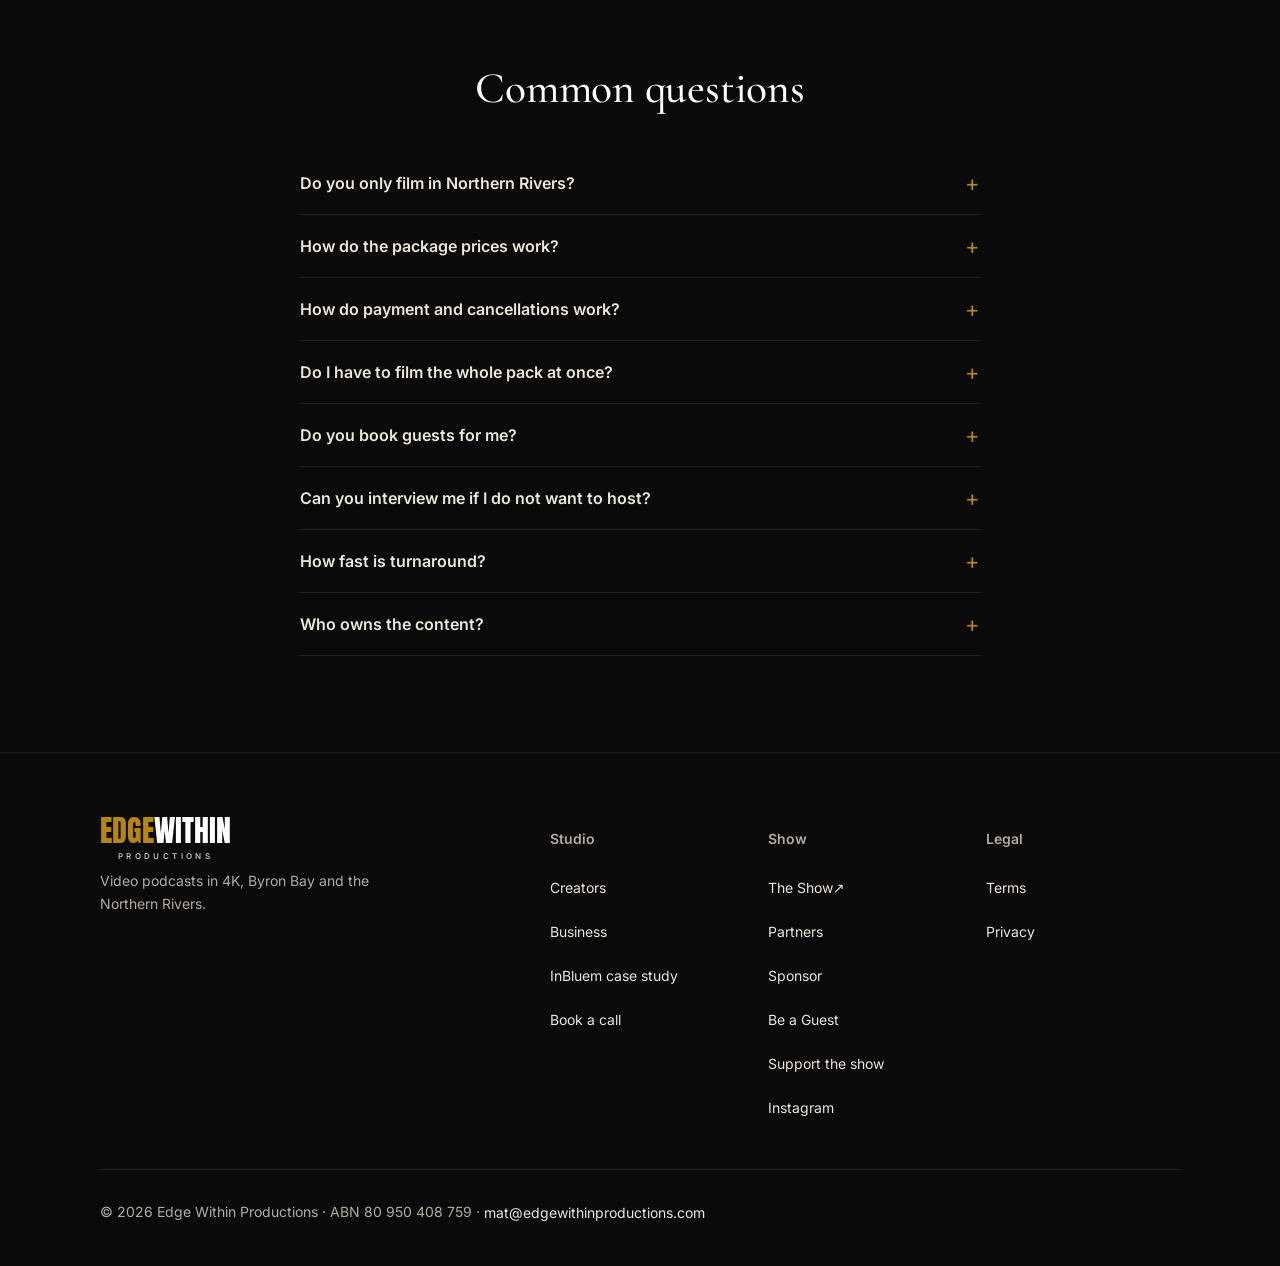
==== commit a20c5400: "Creators/business: three 4K cameras, why section under hero, free call offer copy; business Montana " ====
--- a/business/index.html
+++ b/business/index.html
@@ -1107,6 +1107,10 @@
 
   /* Site improvements (Oct 2026) */
   .hero-sub--kit { font-size: 14px; color: #a8a8a8; }
+  .why-block { width: 100%; max-width: 760px; margin: 8px auto 0; padding: 22px 26px; border-left: 3px solid var(--gold); background: rgba(255,255,255,0.03); border-radius: 6px; text-align: left; }
+  .why-block h2 { font-size: 22px; margin: 0 0 10px; }
+  .why-block p { margin: 0; color: #d6d6d6; line-height: 1.6; }
+  .free-call-offer { margin: 12px 0 0; color: #d6d6d6; }
   .testimonial-pair { display: grid; grid-template-columns: 1fr 1fr; gap: 20px; width: 100%; max-width: 1100px; margin: 0 auto; }
   @media (max-width: 860px) { .testimonial-pair { grid-template-columns: 1fr; } }
   .cal-embed { margin: 18px 0 8px; border-radius: 10px; overflow: hidden; background: #141414; border: 1px solid #262626; }
@@ -1256,10 +1260,9 @@
     </div>
     <div class="pill lp-hero-offer">Full Episode A$1,900 · Series A$1,750/ep<span class="pill-loc">Byron Bay &amp; Northern Rivers</span></div>
   </div>
-<div class="biz-combined">
-  <div><h3>Easy</h3><p>You show up and talk. I bring two matched 4K cameras, lights and premium mics, and handle the edit.</p><p class="bc-out">Explain what you do once, use it for months.</p></div>
-  <div><h3>Professional</h3><p>Colour graded and audio mastered, in 4K.</p><p class="bc-out">Clips for ads and socials every week.</p></div>
-  <div><h3>Experienced</h3><p>The same system I run for my own show, Edge Within.</p><p class="bc-out">Builds trust before the first call.</p></div>
+<div class="why-block" id="why">
+  <h2>Why a podcast, <em>why now</em></h2>
+  <p>Your customers are drowning in AI-written posts. They can't tell what's real any more, so they buy from people they trust. A podcast is the fastest way to let them hear you think, without writing a single post or selling to them.</p>
 </div>
 <div class="testimonial-pair">
   <!-- Testimonial: Montana Lower (InBluem), approved by Mat 29 Sep 2026. -->
@@ -1273,6 +1276,11 @@
     <blockquote class="testimonial">&ldquo;Mat has supported and co-created at two of my house concerts and set up a mini podcast room during the night's festivities. He brings everything: his gear, his lighting, his whole setup. … He offers a few tiered options that fit my budget easily, and honestly, for the value he provides, it was the easiest yes I've made.&rdquo;</blockquote>
     <figcaption class="testimonial-cite"><span class="t-name">Dan Ingram</span><span class="t-role">Musician, vocal coach, yoga and movement teacher, and community organiser</span></figcaption>
   </figure>
+</div>
+<div class="biz-combined">
+  <div><h3>Easy</h3><p>You show up and talk. I bring three 4K cameras, lights and premium mics, and handle the edit.</p><p class="bc-out">Explain what you do once, use it for months.</p></div>
+  <div><h3>Professional</h3><p>Colour graded and audio mastered, in 4K.</p><p class="bc-out">Clips for ads and socials every week.</p></div>
+  <div><h3>Experienced</h3><p>The same system I run for my own show, Edge Within.</p><p class="bc-out">Builds trust before the first call.</p></div>
 </div>
   <!-- Source: Instagram Insights, 90 days to 4 Oct 2026: 22,963 followers, 3.7M Reels views, +10,696 net new followers, 342,887 interactions. -->
   <p class="proof-line"><strong>Same system behind Edge Within:</strong> 3.7M Reels views and +10.7K new followers in 90 days (Oct 2026), $0 spent on ads, 21 episodes shipped. <a href="https://open.spotify.com/show/6EJ2PRRlHMxoWW7Hct9iEs" target="_blank" rel="noopener">Spotify</a> &middot; <a href="https://www.youtube.com/@EdgeWithinPodcast" target="_blank" rel="noopener">YouTube</a> &middot; <a href="https://www.instagram.com/edgewithinpodcast/" target="_blank" rel="noopener">Instagram</a></p>
@@ -1339,7 +1347,7 @@
         <div class="tier-period">at my set · A$2,200 on location</div>
         <div class="tier-total">Recorded and edited</div>
         <ul class="tier-list">
-          <li>Two matched 4K cameras, lights and premium mics</li>
+          <li>Three 4K cameras, lights and premium mics</li>
           <li>Multicam long-form edit, colour graded, audio mastered</li>
           <li>Suggested titles, description and chapters, ready for you to tweak</li>
           <li>8 hook-first clips</li>
@@ -1417,6 +1425,7 @@
         <div>
           <h3>Book a 30-minute call</h3>
           <p>No pitch. We talk through your idea and see if we're a good fit for each other. I don't take on every project, and if it's not right, you've lost nothing.</p>
+          <p class="free-call-offer">Book a free 30 minute call and leave with a podcast plan for your business: the show idea, your first 5 episode topics, and how the clips get used.</p>
         </div>
       </div>
       <div class="cal-mobile">
@@ -1530,7 +1539,7 @@
     </div>
     <div class="faq-item">
       <button type="button" class="faq-q" aria-expanded="false">How do payment and cancellations work?</button>
-      <div class="faq-a">Every booking takes a 50% deposit to lock the shoot day, with the balance due when your files are ready to deliver. If you pay in full up front, as with a Creator Session booked through the pay links, there is nothing more to pay. You get one free reschedule with 48 hours&rsquo; notice, and weather moves are always free. Full details are in the <a href="/terms/">terms</a>.</div>
+      <div class="faq-a">Every booking takes a 50% deposit to lock the shoot day, with the balance due when your files are ready to deliver. You can also pay in full up front. You get one free reschedule with 48 hours&rsquo; notice, and weather moves are always free. Full details are in the <a href="/terms/">terms</a>.</div>
     </div>
     <div class="faq-item">
       <button type="button" class="faq-q" aria-expanded="false">Do I have to film the whole pack at once?</button>
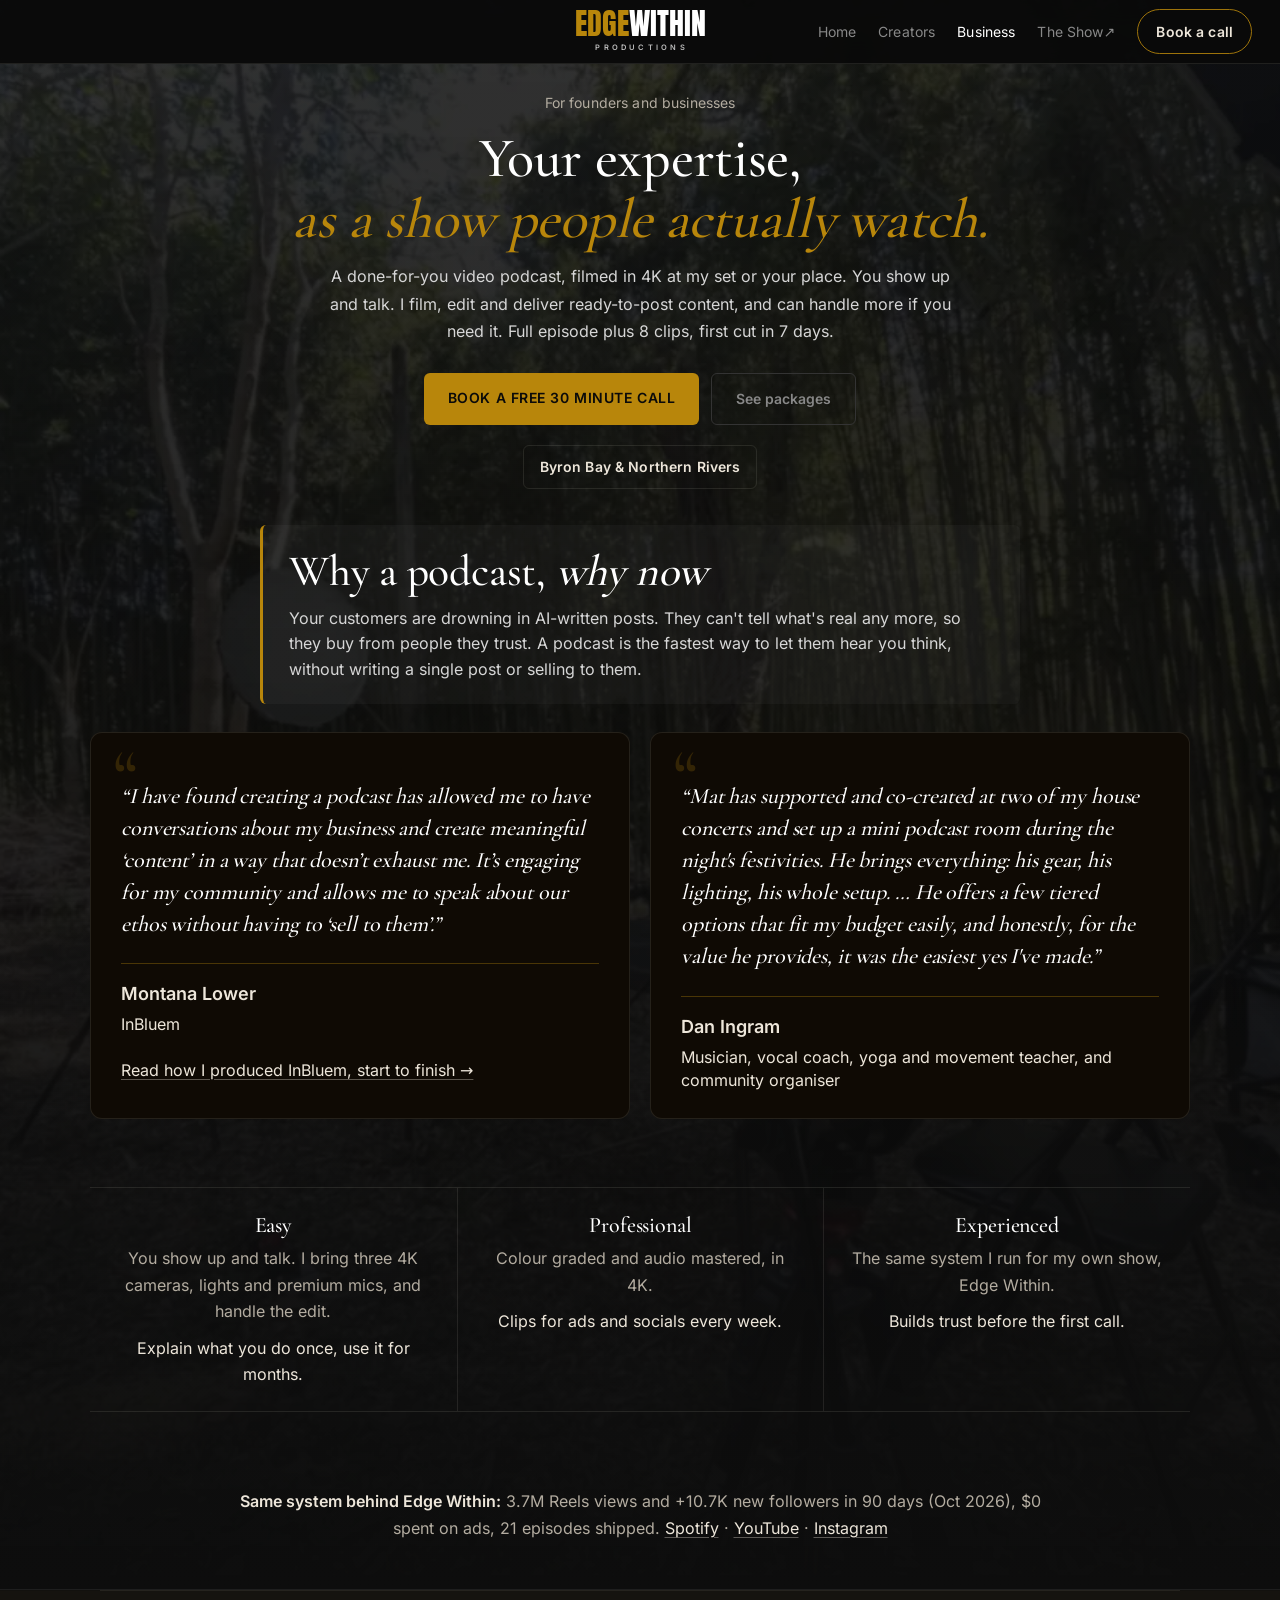
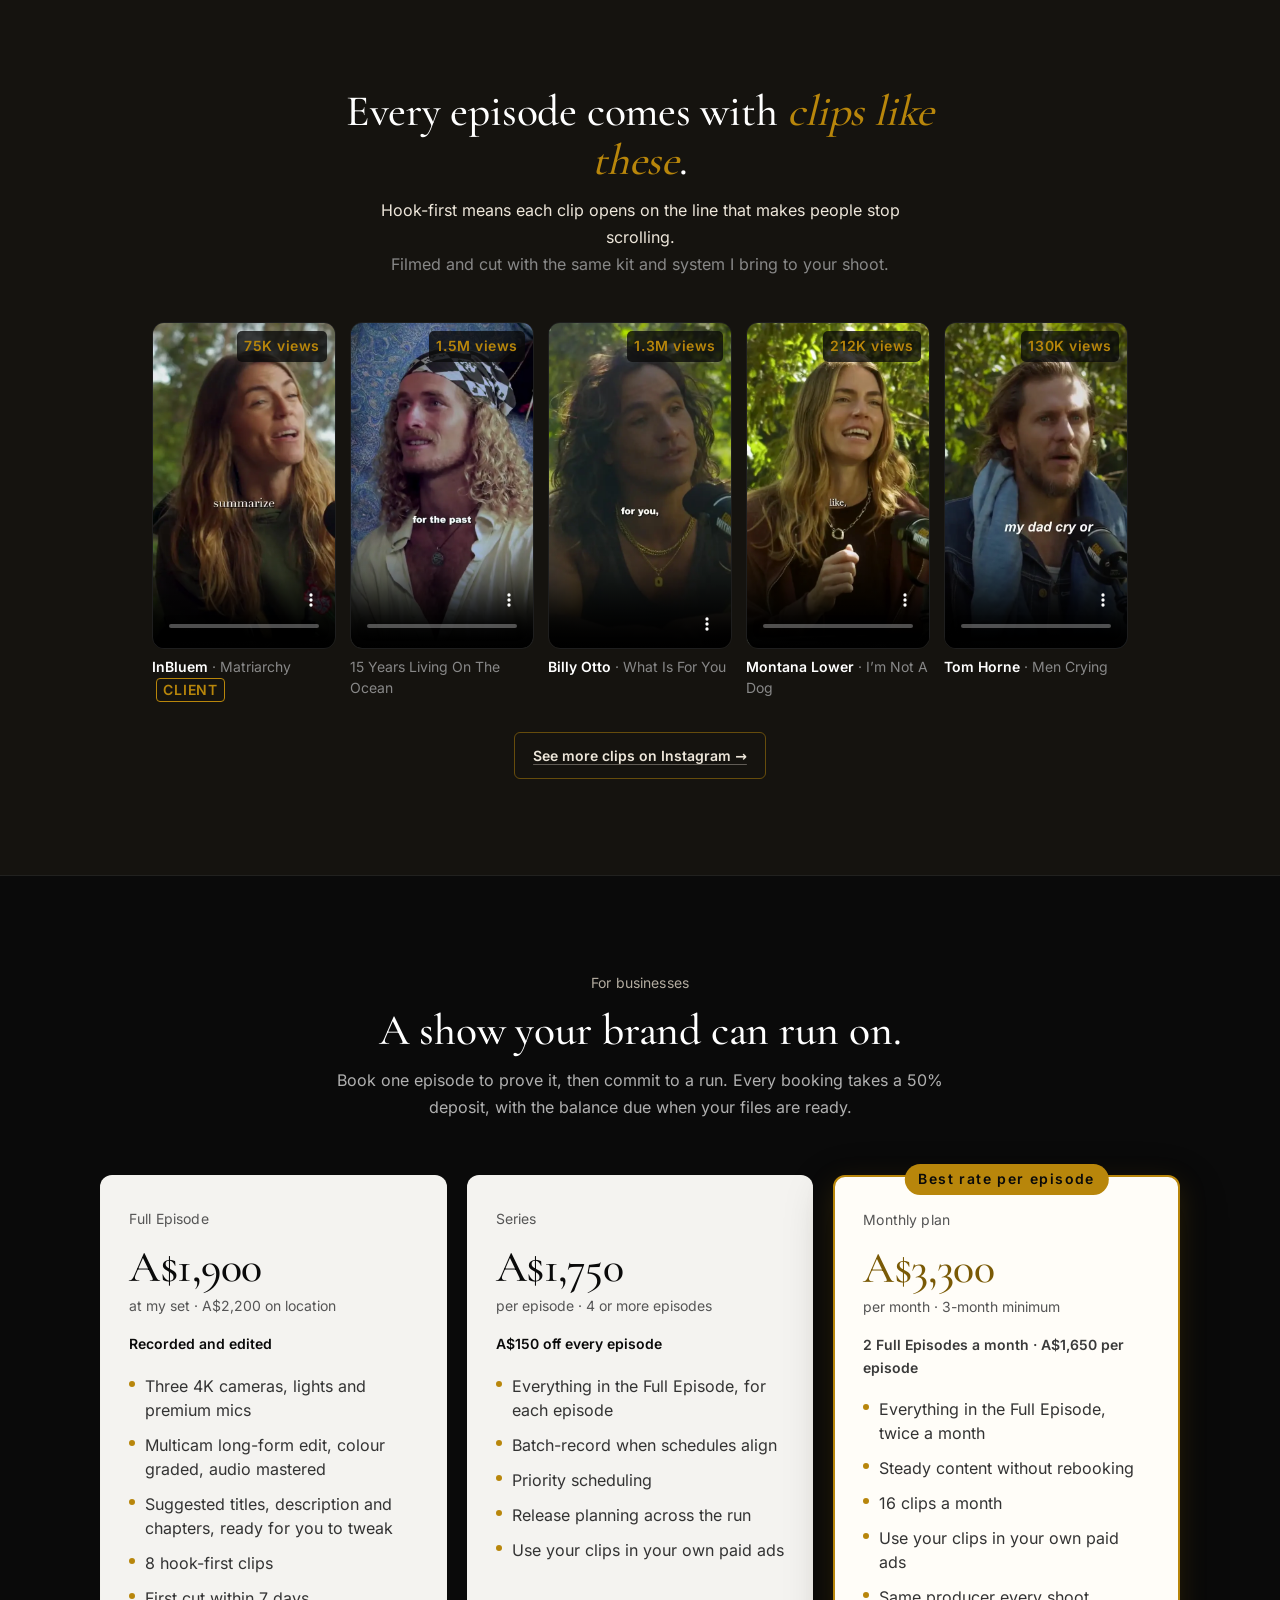
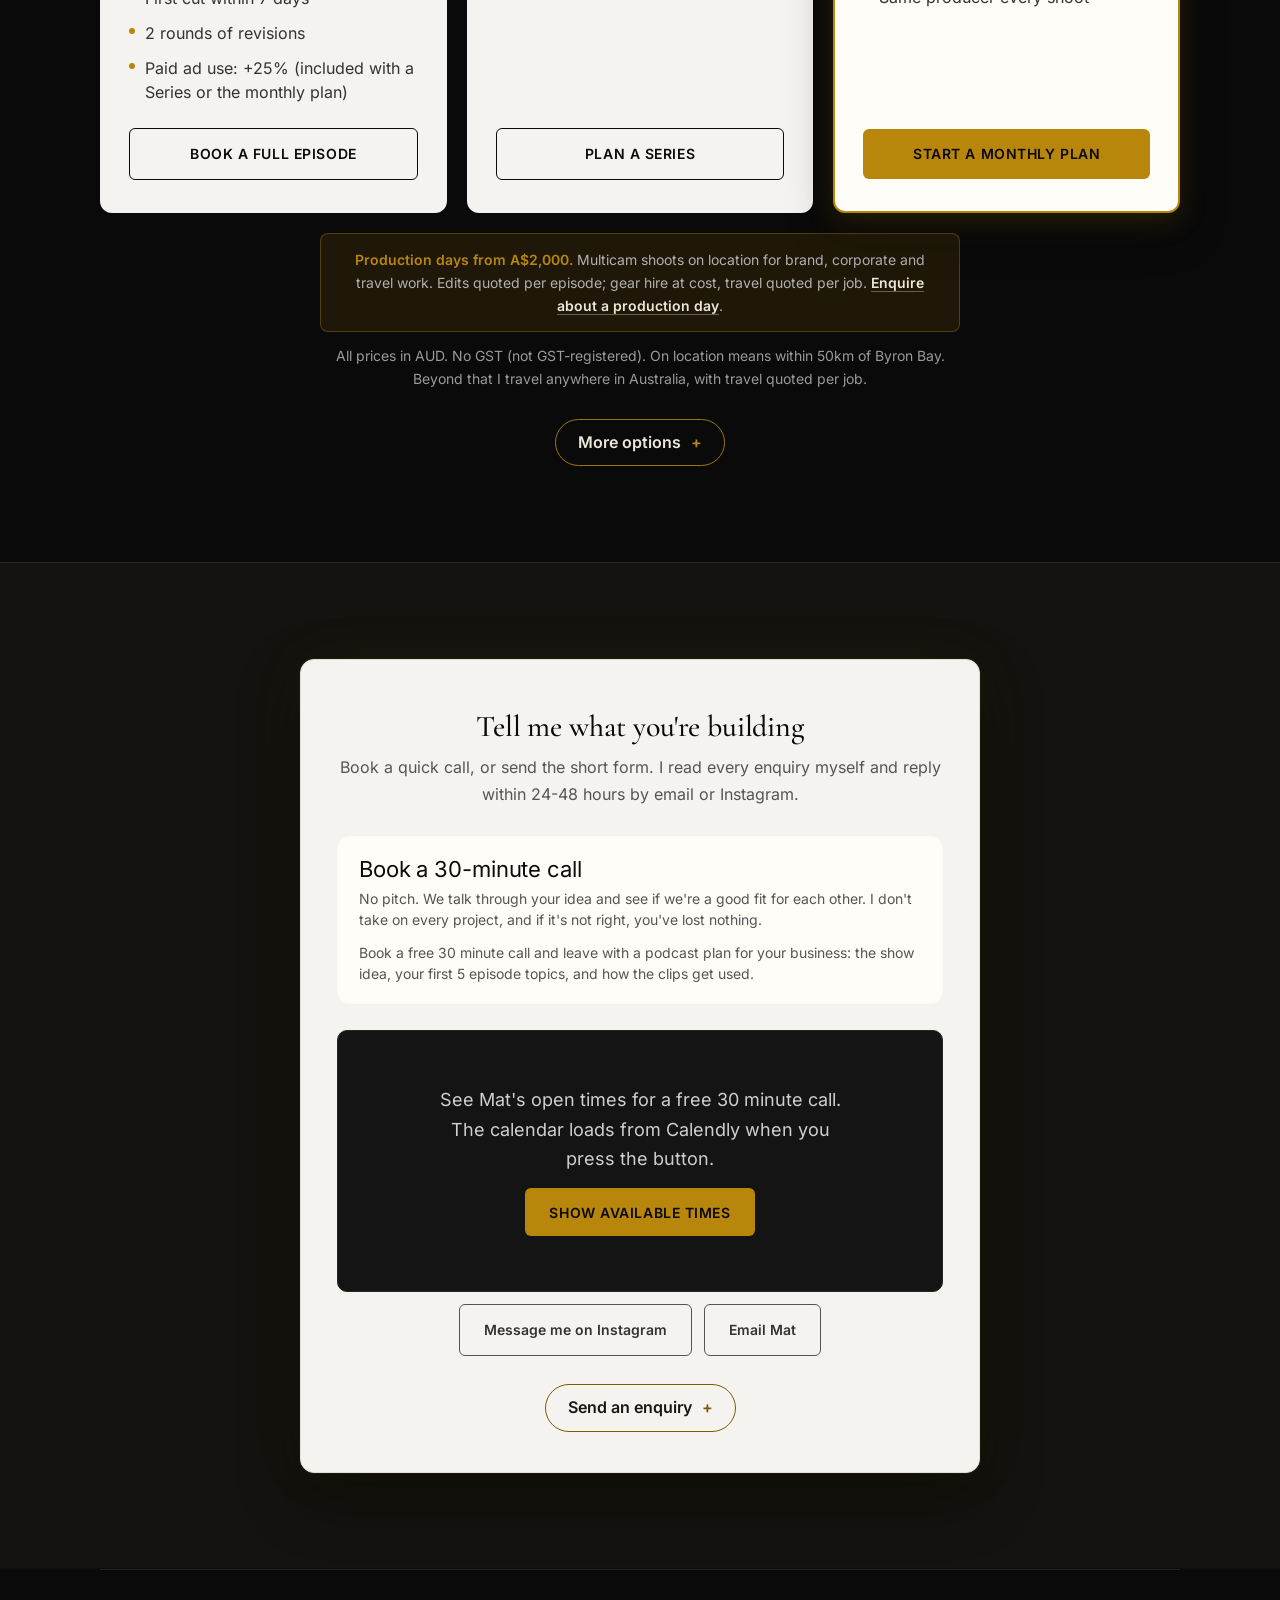
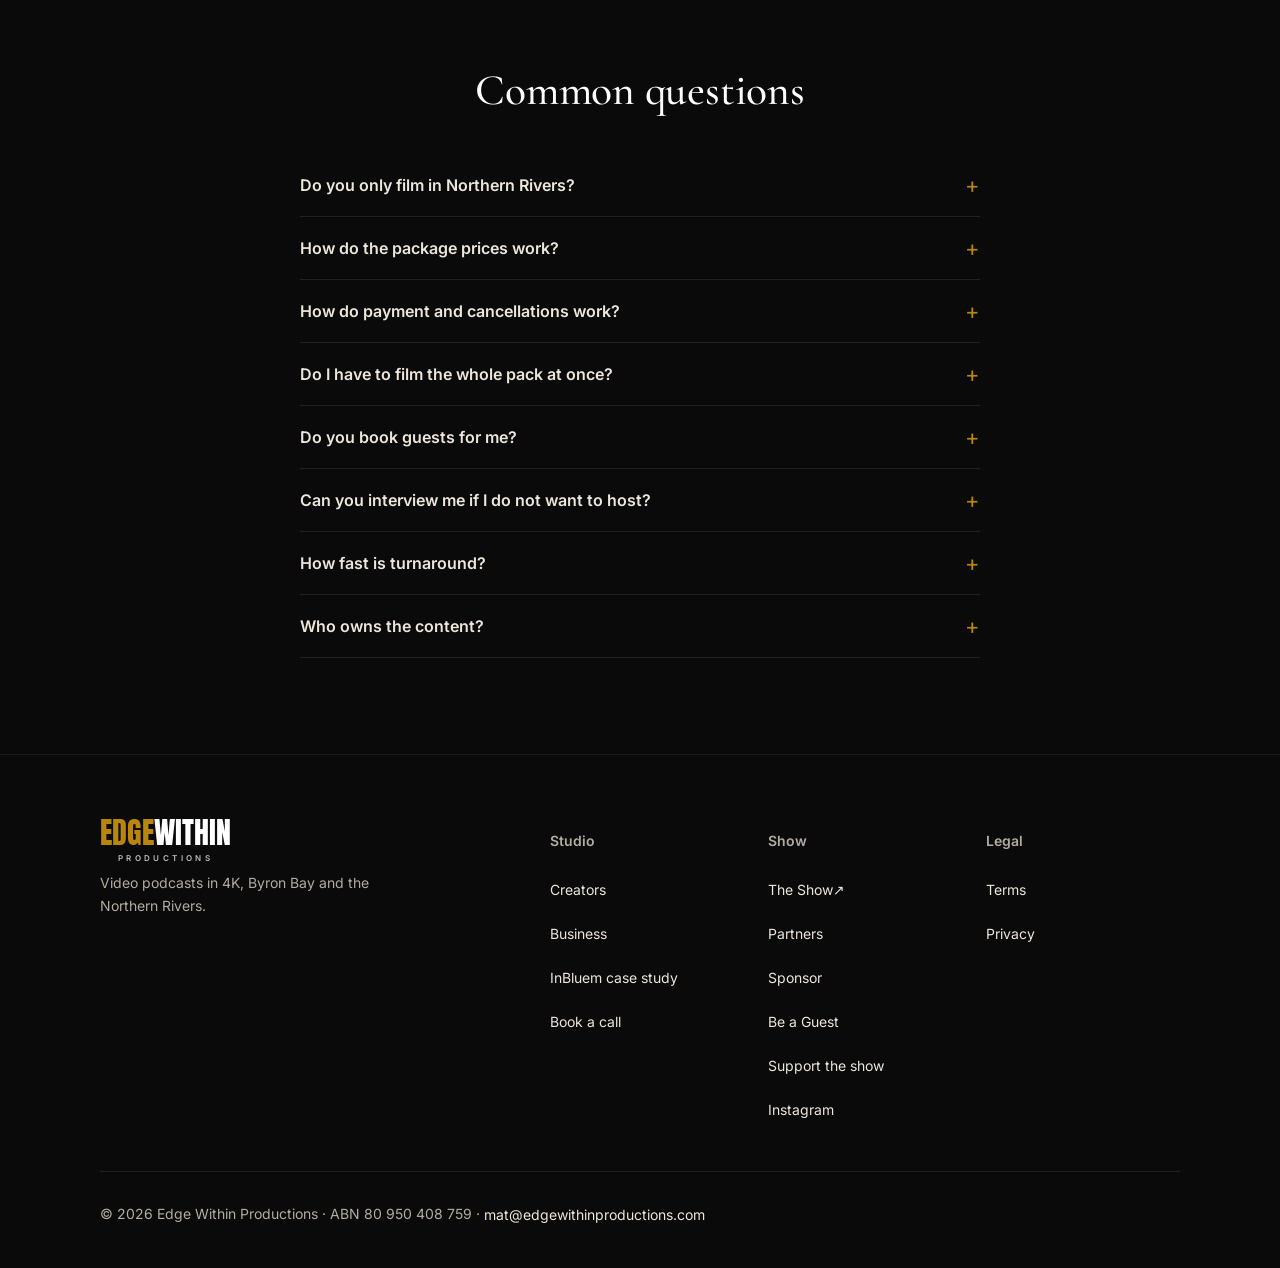
==== commit 18668dde: "Trust before price: hero CTA is free 30 minute call + See packages on home, creators, business; crea" ====
--- a/business/index.html
+++ b/business/index.html
@@ -1256,9 +1256,10 @@
   </div>
   <div class="hero-cta">
     <div class="hero-btns">
-      <a href="#book" class="btn-primary" data-package="full">Book a free 30 min call</a>
+      <a href="https://calendly.com/mjdaavenport/podcast-production-chat" target="_blank" rel="noopener" data-booking-link class="btn-primary">Book a free 30 minute call</a>
+      <a href="#pricing" class="btn-secondary">See packages</a>
     </div>
-    <div class="pill lp-hero-offer">Full Episode A$1,900 · Series A$1,750/ep<span class="pill-loc">Byron Bay &amp; Northern Rivers</span></div>
+    <div class="pill lp-hero-offer">Byron Bay &amp; Northern Rivers</div>
   </div>
 <div class="why-block" id="why">
   <h2>Why a podcast, <em>why now</em></h2>
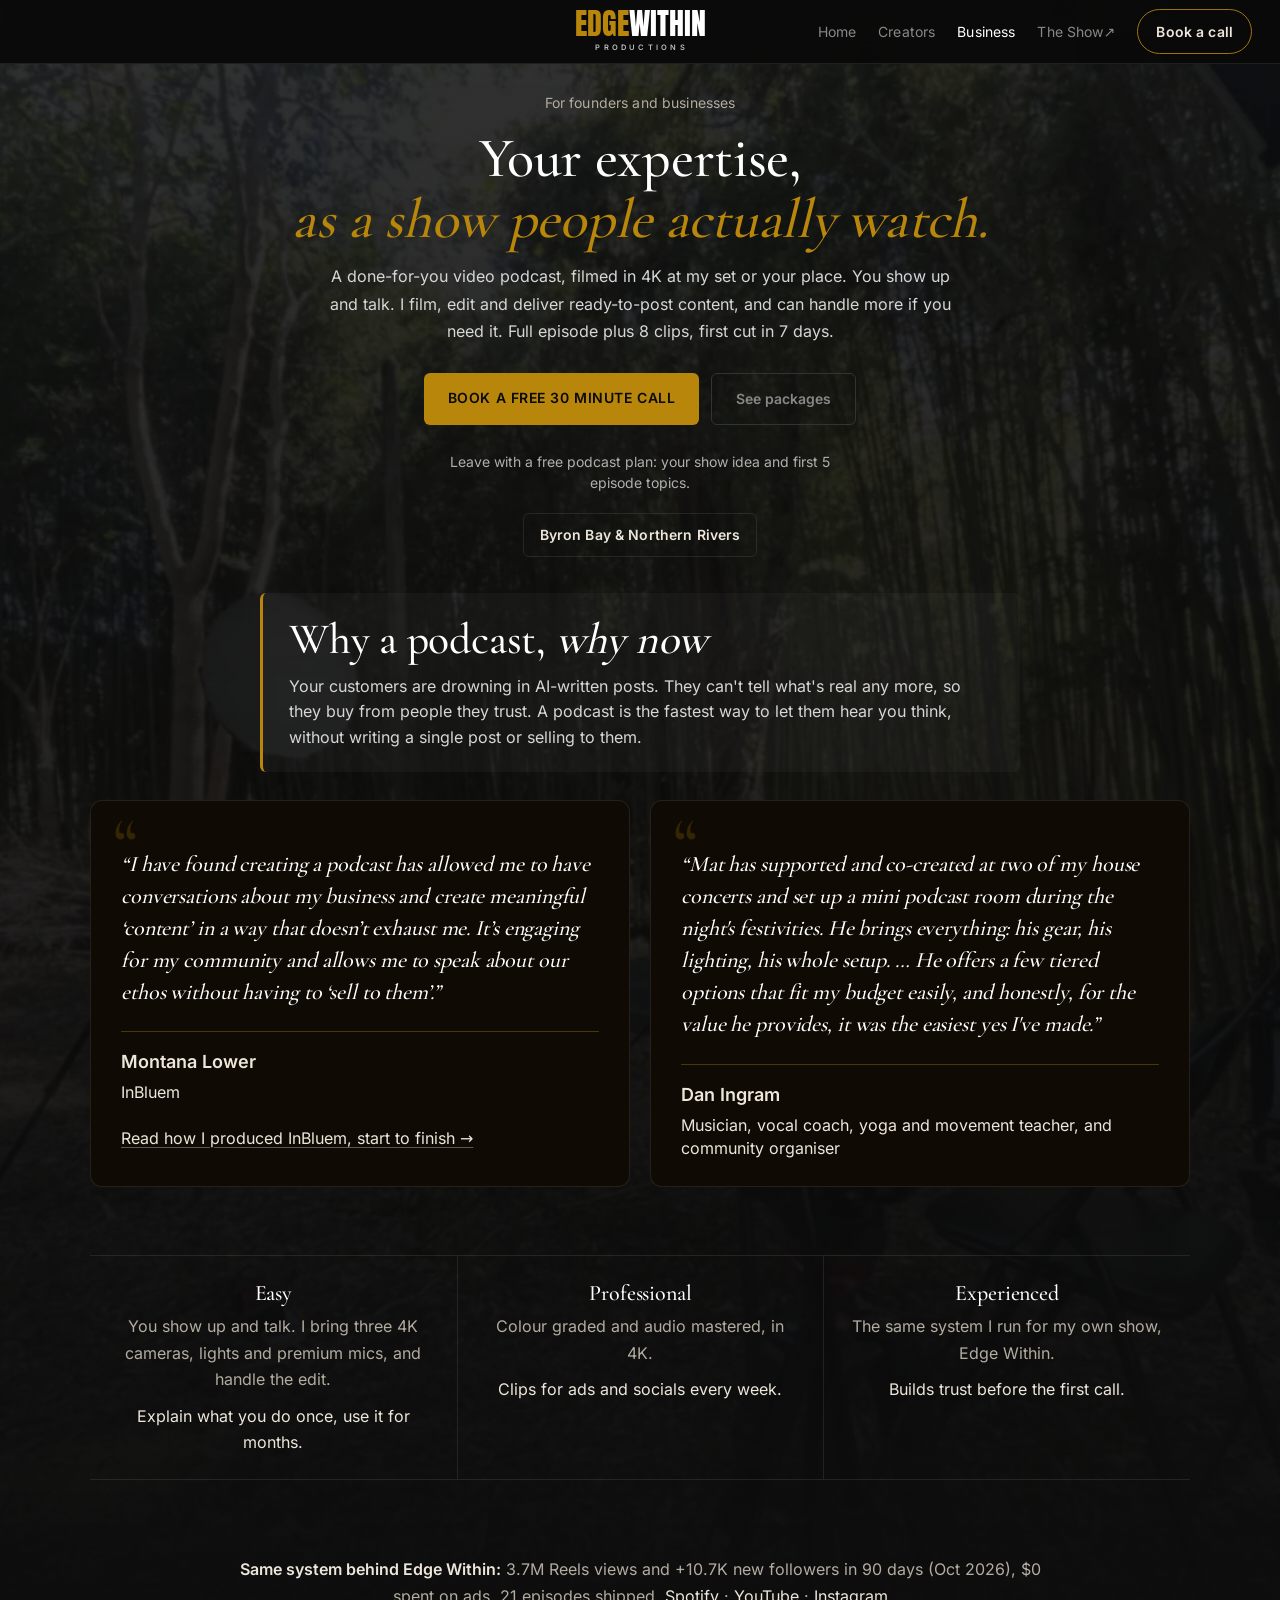
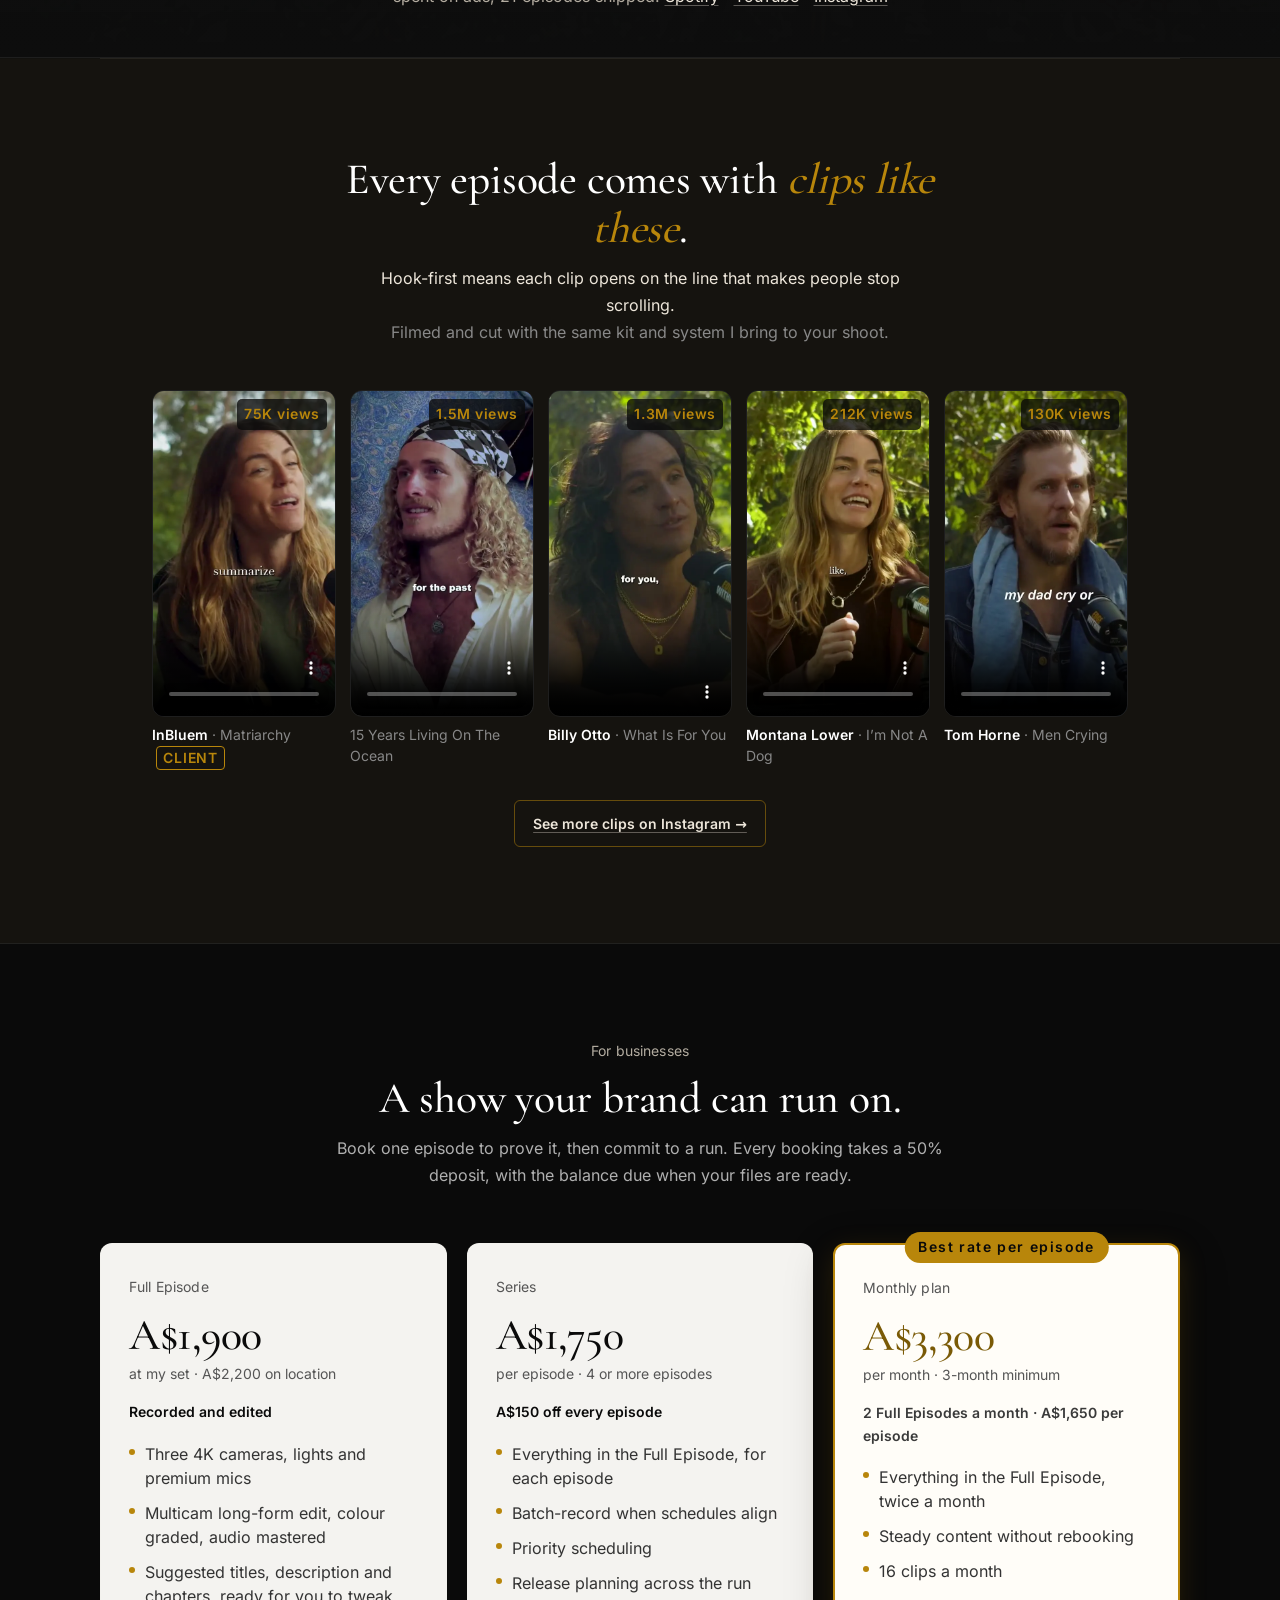
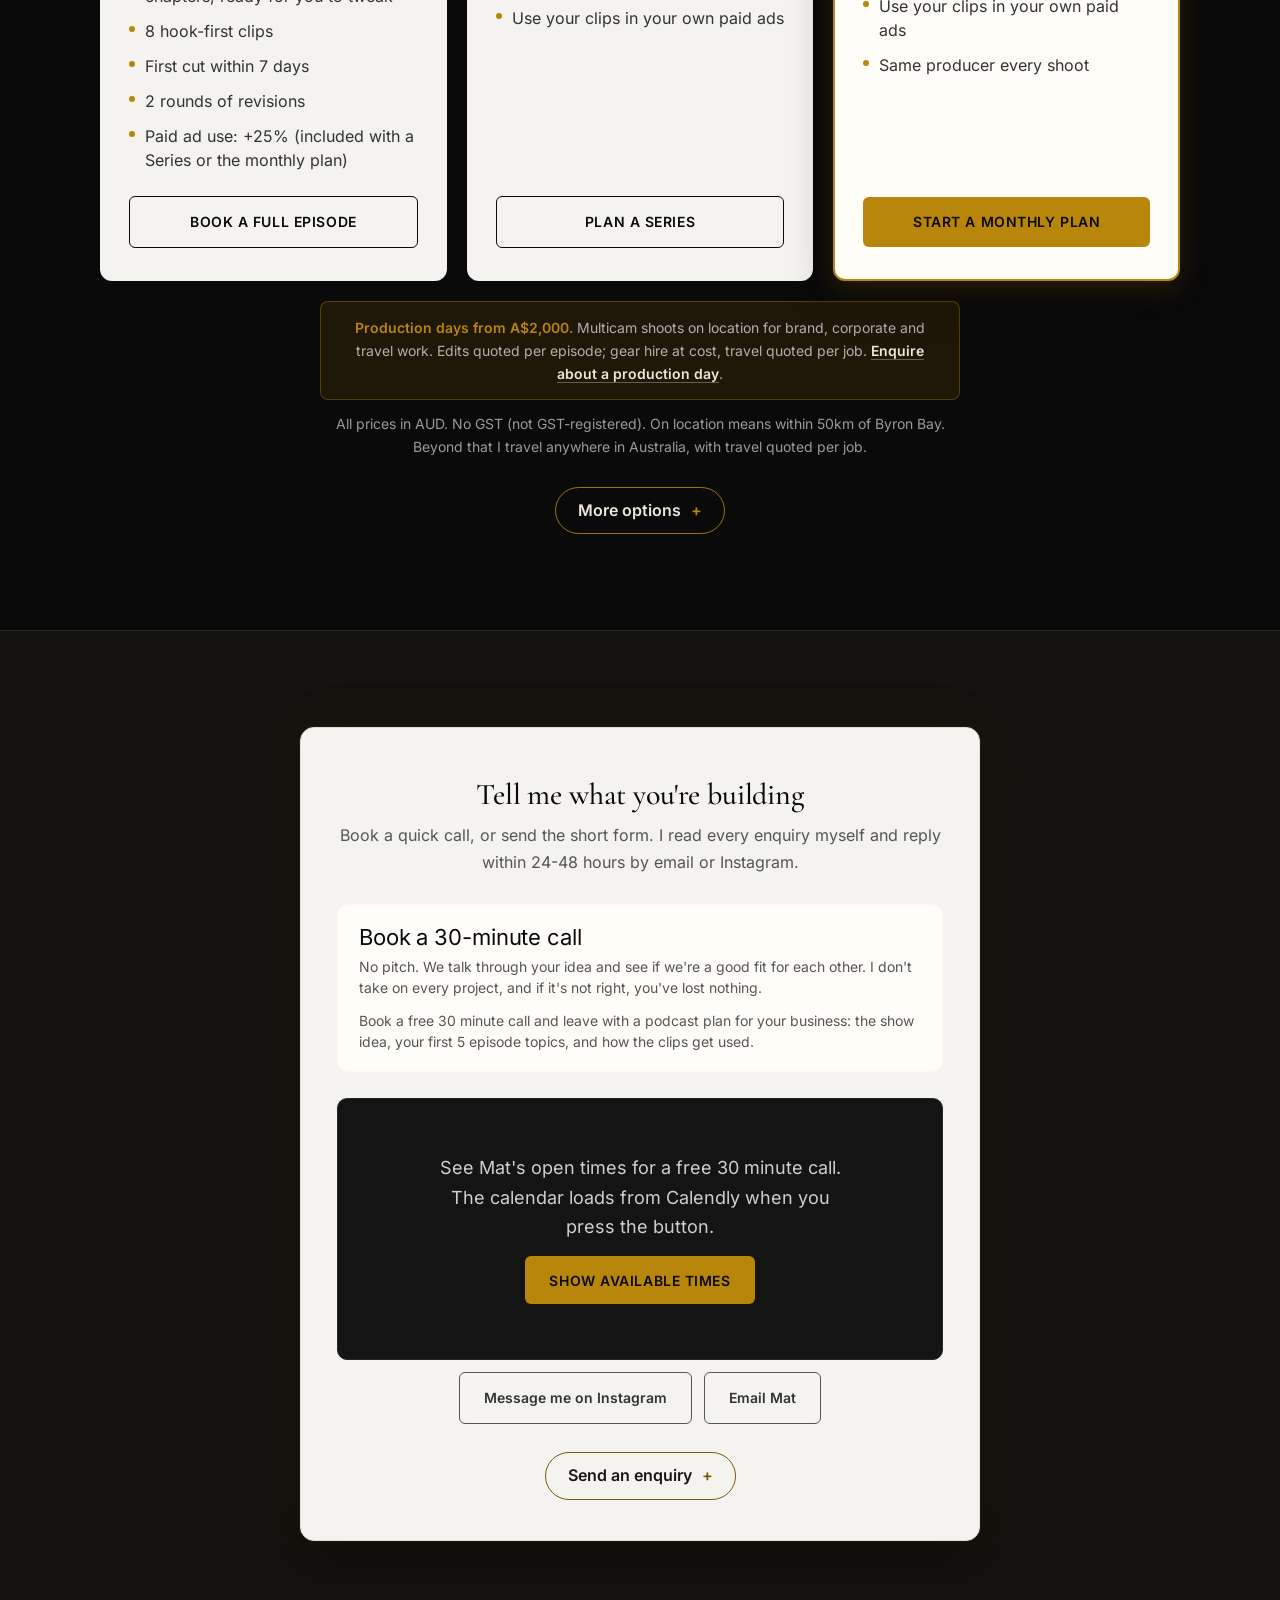
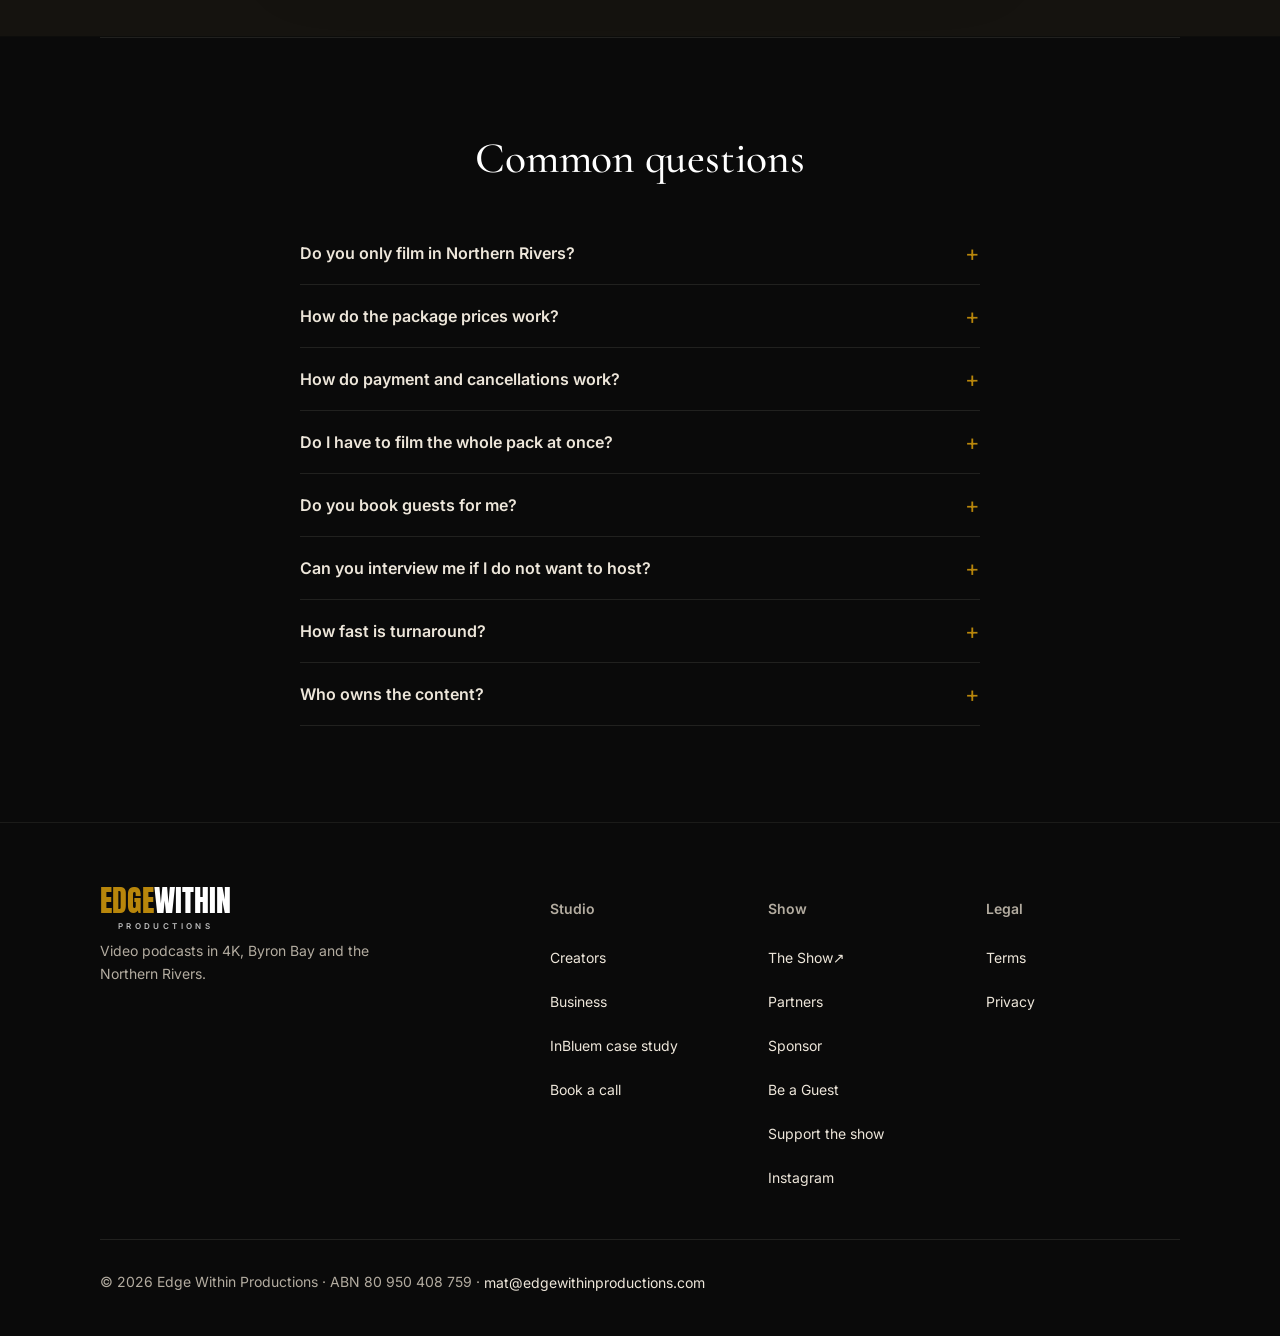
==== commit b48c854c: "Hero: add free plan line under free call button on home, creators, business" ====
--- a/business/index.html
+++ b/business/index.html
@@ -1222,6 +1222,7 @@
   .t-role { font-family: var(--sans); font-size: 16px; line-height: 1.45; color: var(--gold); }
   .testimonial-card .case-link--card { margin-top: 12px; }
   @media (max-width: 860px) { .testimonial-card, .s-quote { height: auto; } .testimonial-card blockquote, .s-quote blockquote { font-size: 18px !important; } }
+  .hero-call-note { margin: 12px 0 0; font-size: 14px; line-height: 1.5; opacity: .8; max-width: 420px; }
 </style>
 <link rel="preload" href="/assets/fonts/inter-latin-400-normal.woff2" as="font" type="font/woff2" crossorigin>
 <link rel="preload" href="/assets/fonts/cormorant-garamond-latin-500-normal.woff2" as="font" type="font/woff2" crossorigin>
@@ -1259,6 +1260,7 @@
       <a href="https://calendly.com/mjdaavenport/podcast-production-chat" target="_blank" rel="noopener" data-booking-link class="btn-primary">Book a free 30 minute call</a>
       <a href="#pricing" class="btn-secondary">See packages</a>
     </div>
+    <p class="hero-call-note">Leave with a free podcast plan: your show idea and first 5 episode topics.</p>
     <div class="pill lp-hero-offer">Byron Bay &amp; Northern Rivers</div>
   </div>
 <div class="why-block" id="why">
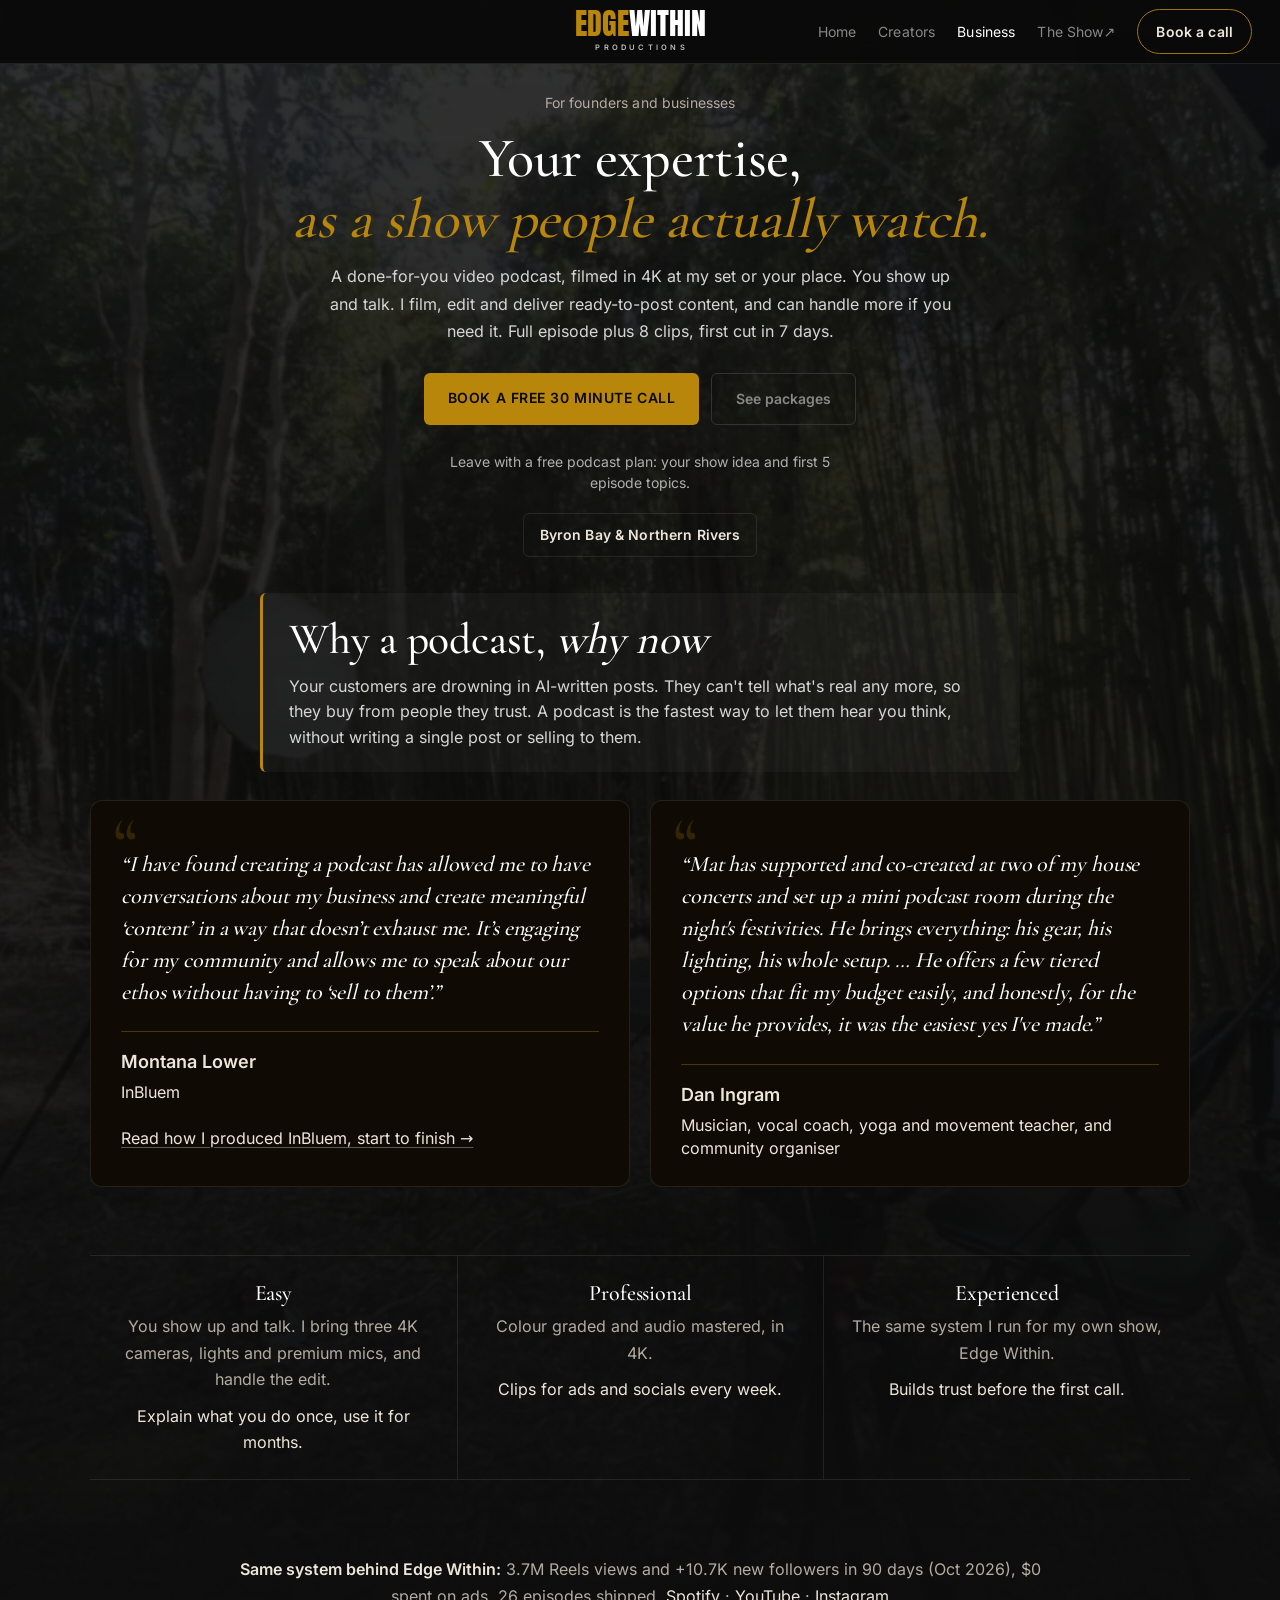
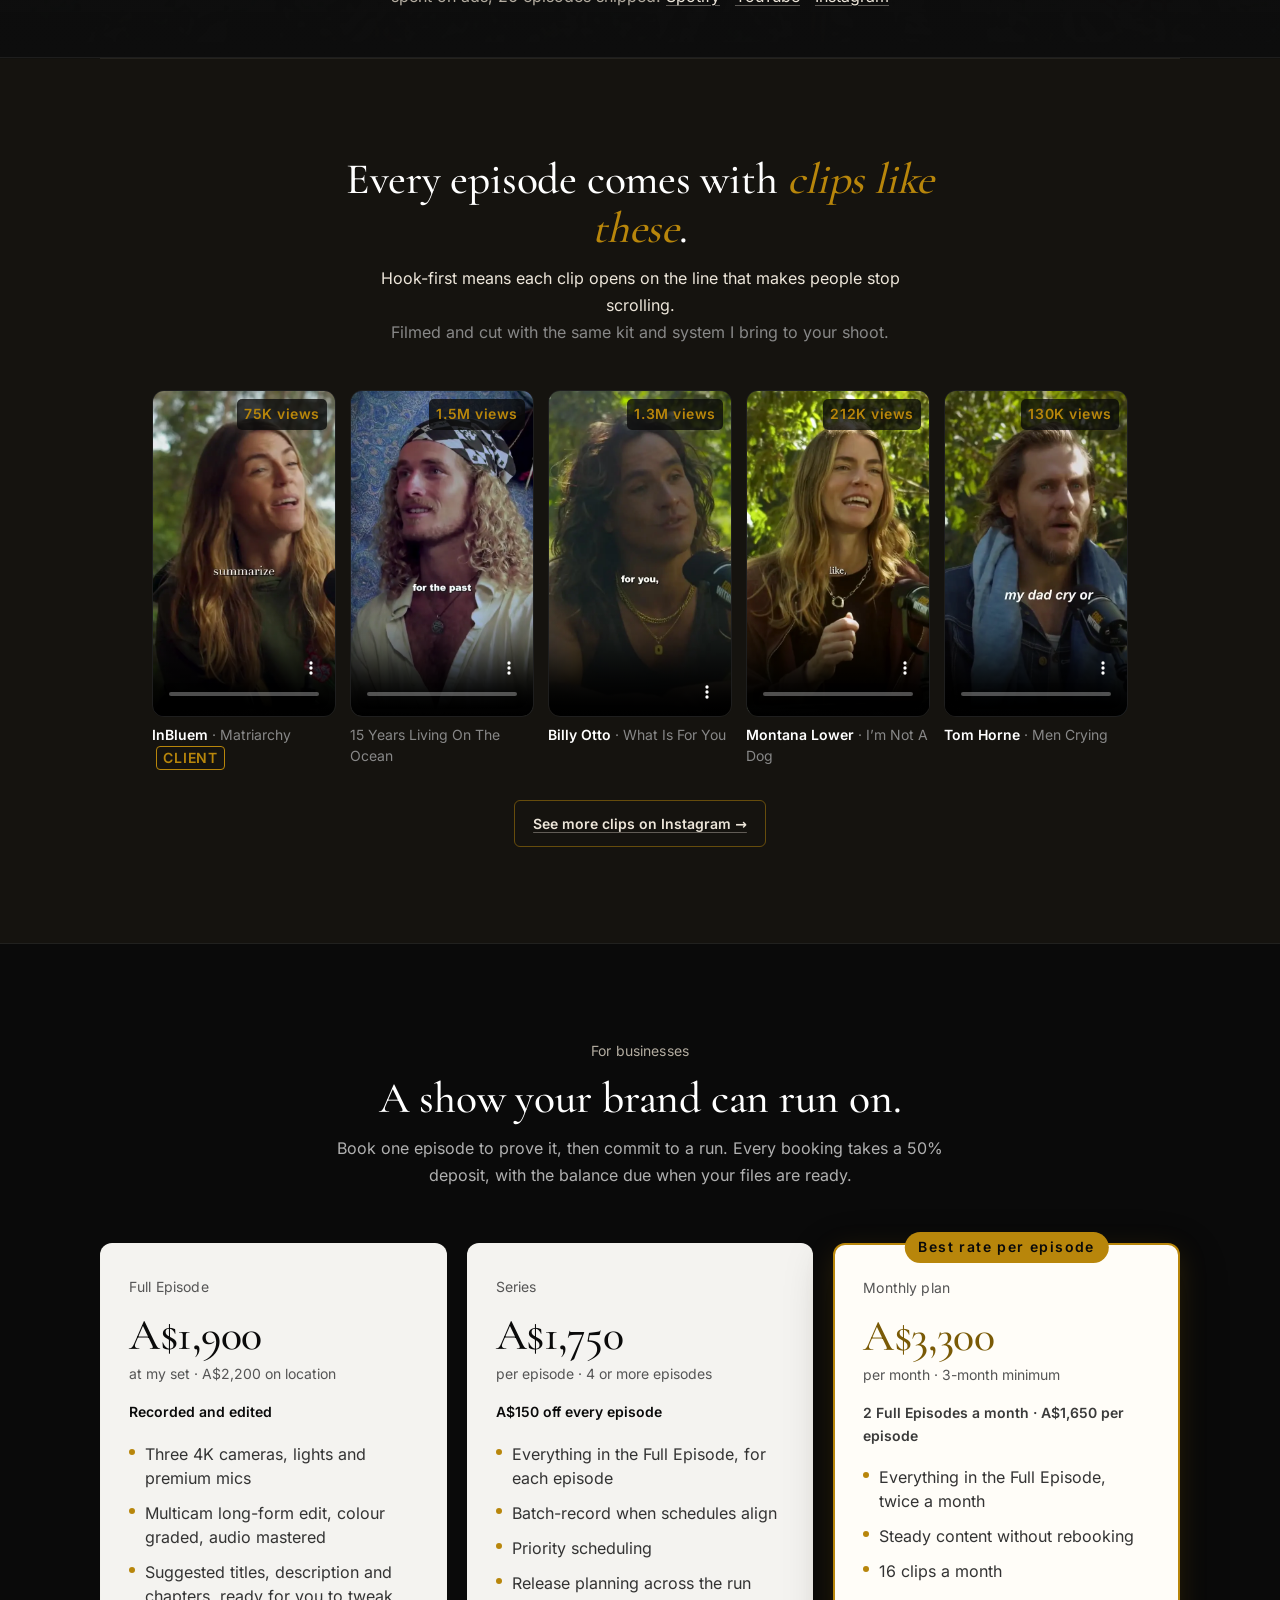
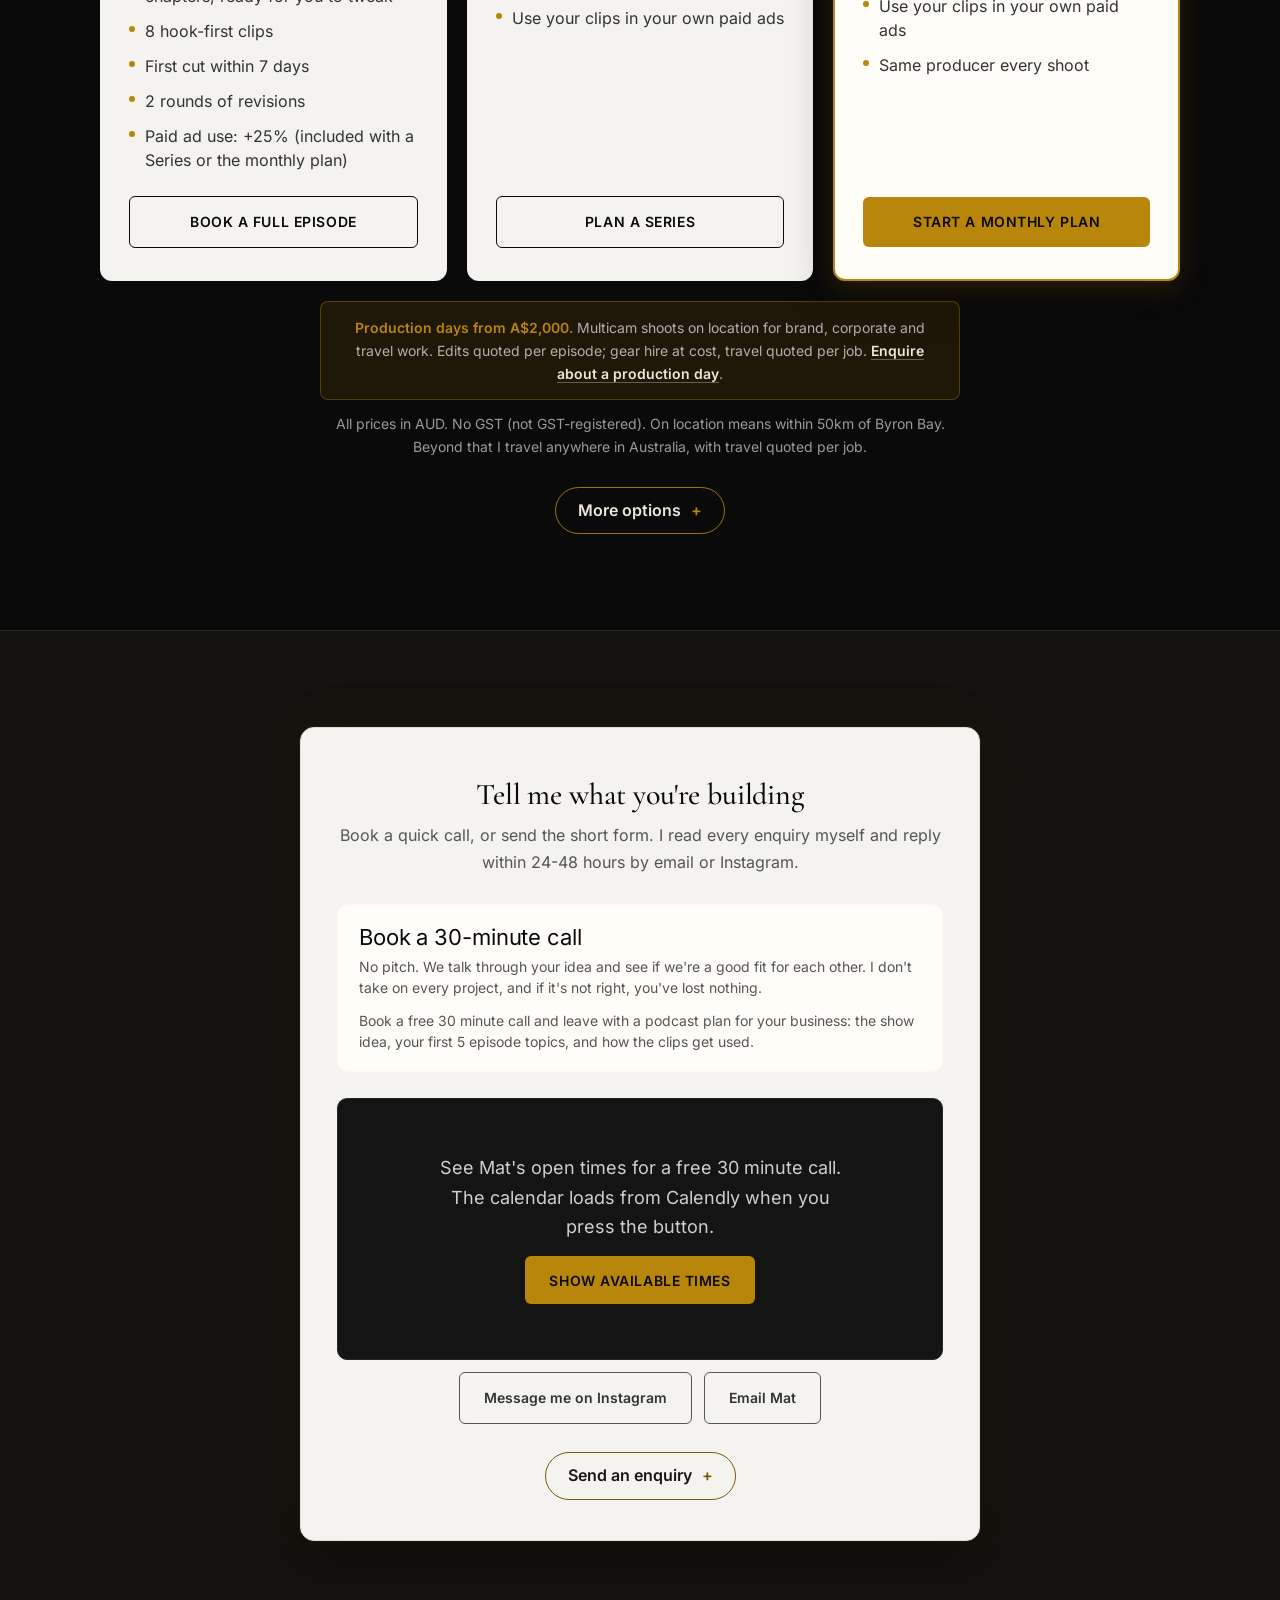
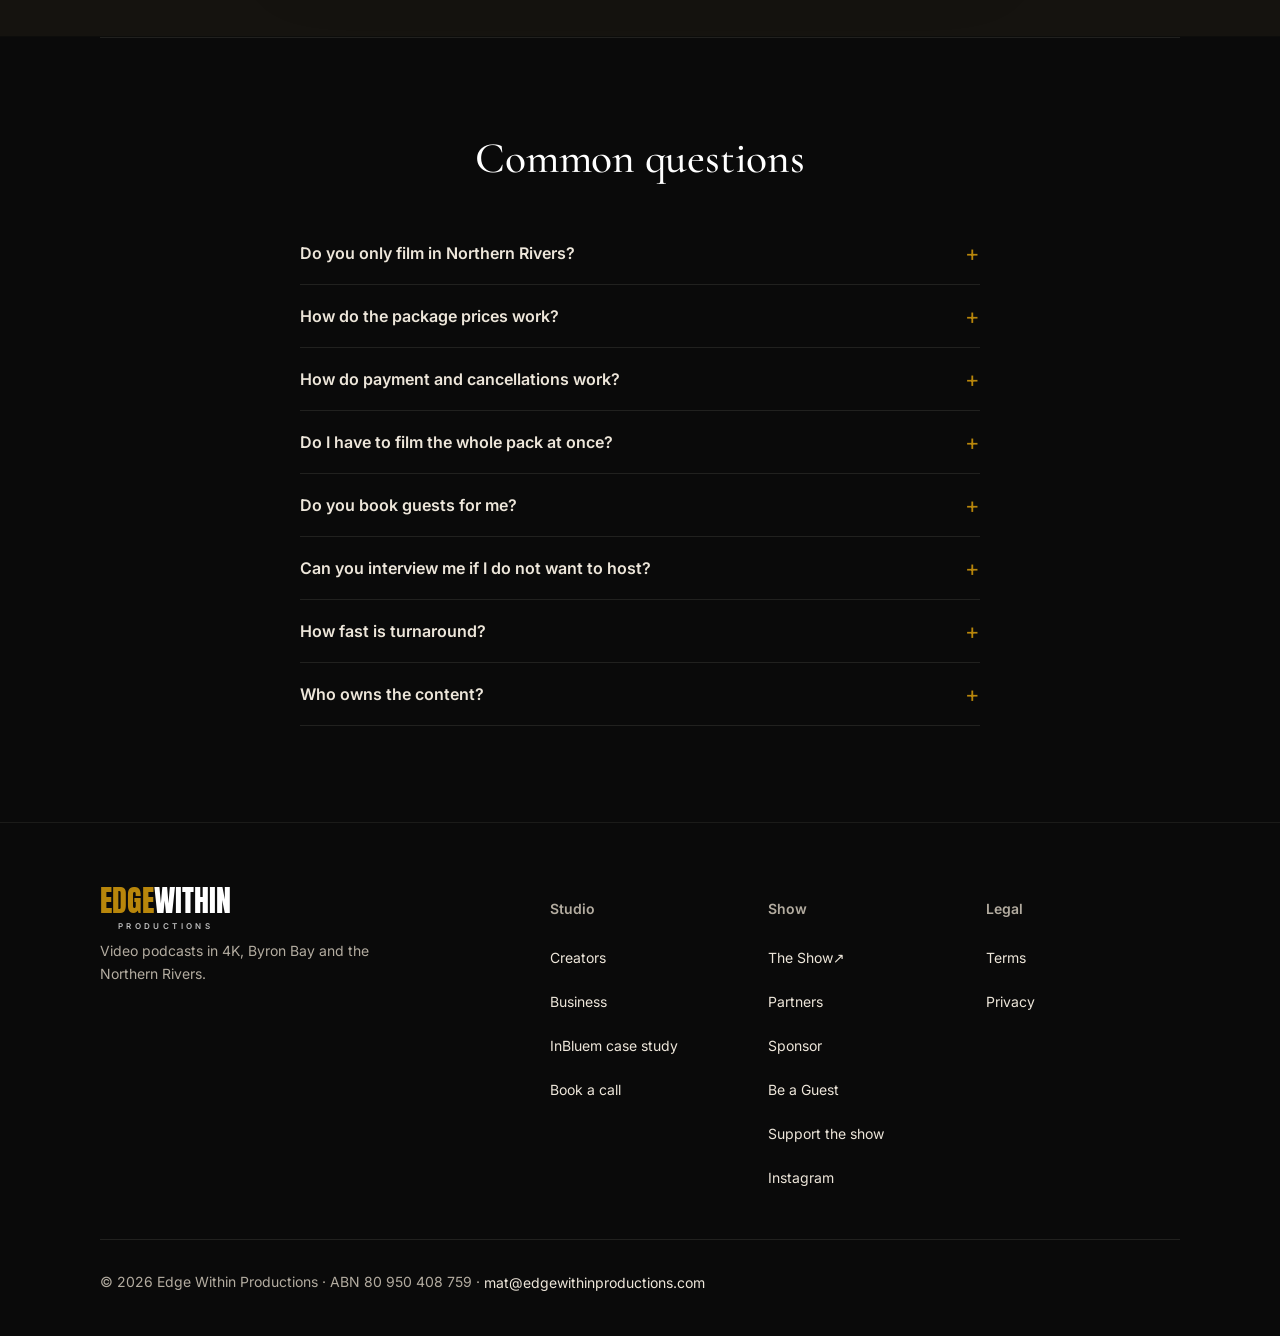
==== commit 3b04bea2: "Update episodes shipped from 21 to 26 (home stats, business proof line) Co-Authored-By: Claude Opus " ====
--- a/business/index.html
+++ b/business/index.html
@@ -1286,7 +1286,7 @@
   <div><h3>Experienced</h3><p>The same system I run for my own show, Edge Within.</p><p class="bc-out">Builds trust before the first call.</p></div>
 </div>
   <!-- Source: Instagram Insights, 90 days to 4 Oct 2026: 22,963 followers, 3.7M Reels views, +10,696 net new followers, 342,887 interactions. -->
-  <p class="proof-line"><strong>Same system behind Edge Within:</strong> 3.7M Reels views and +10.7K new followers in 90 days (Oct 2026), $0 spent on ads, 21 episodes shipped. <a href="https://open.spotify.com/show/6EJ2PRRlHMxoWW7Hct9iEs" target="_blank" rel="noopener">Spotify</a> &middot; <a href="https://www.youtube.com/@EdgeWithinPodcast" target="_blank" rel="noopener">YouTube</a> &middot; <a href="https://www.instagram.com/edgewithinpodcast/" target="_blank" rel="noopener">Instagram</a></p>
+  <p class="proof-line"><strong>Same system behind Edge Within:</strong> 3.7M Reels views and +10.7K new followers in 90 days (Oct 2026), $0 spent on ads, 26 episodes shipped. <a href="https://open.spotify.com/show/6EJ2PRRlHMxoWW7Hct9iEs" target="_blank" rel="noopener">Spotify</a> &middot; <a href="https://www.youtube.com/@EdgeWithinPodcast" target="_blank" rel="noopener">YouTube</a> &middot; <a href="https://www.instagram.com/edgewithinpodcast/" target="_blank" rel="noopener">Instagram</a></p>
 </section>
 
 <section class="section reels-section" id="clips">
